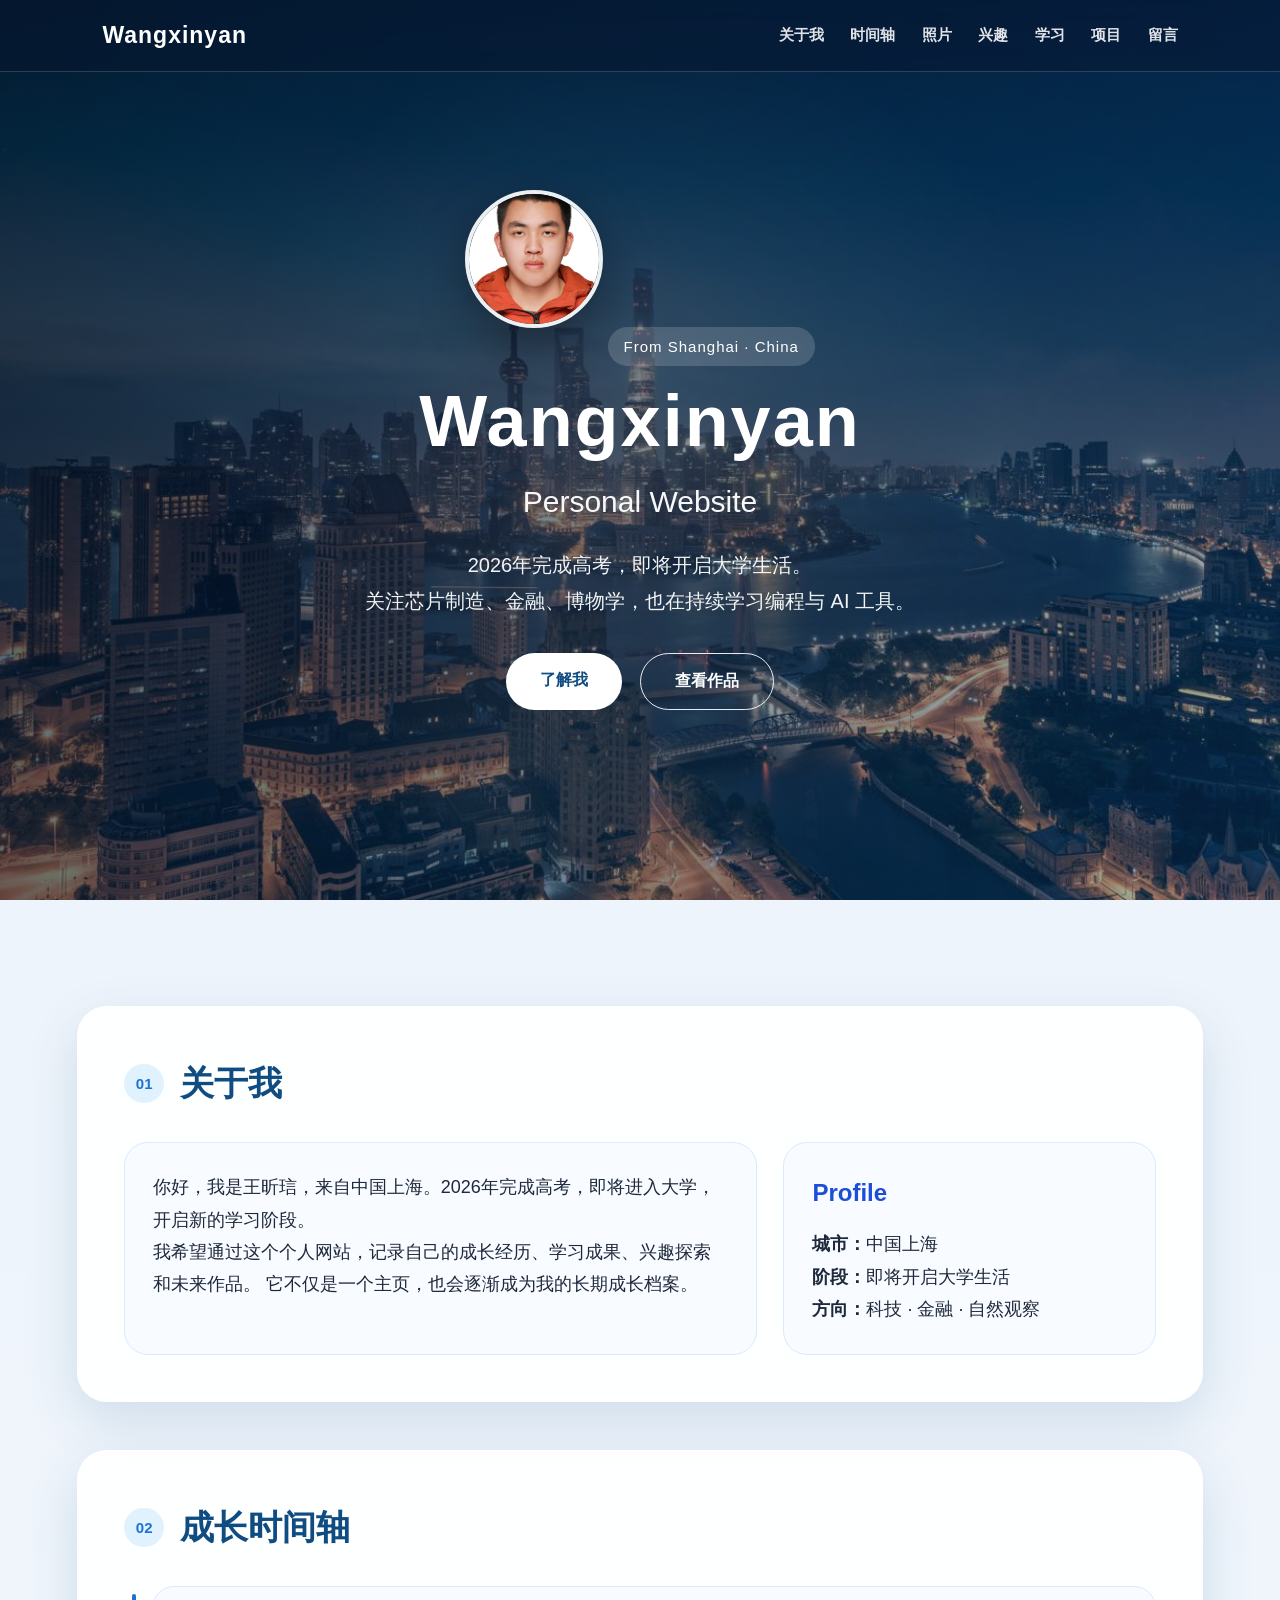
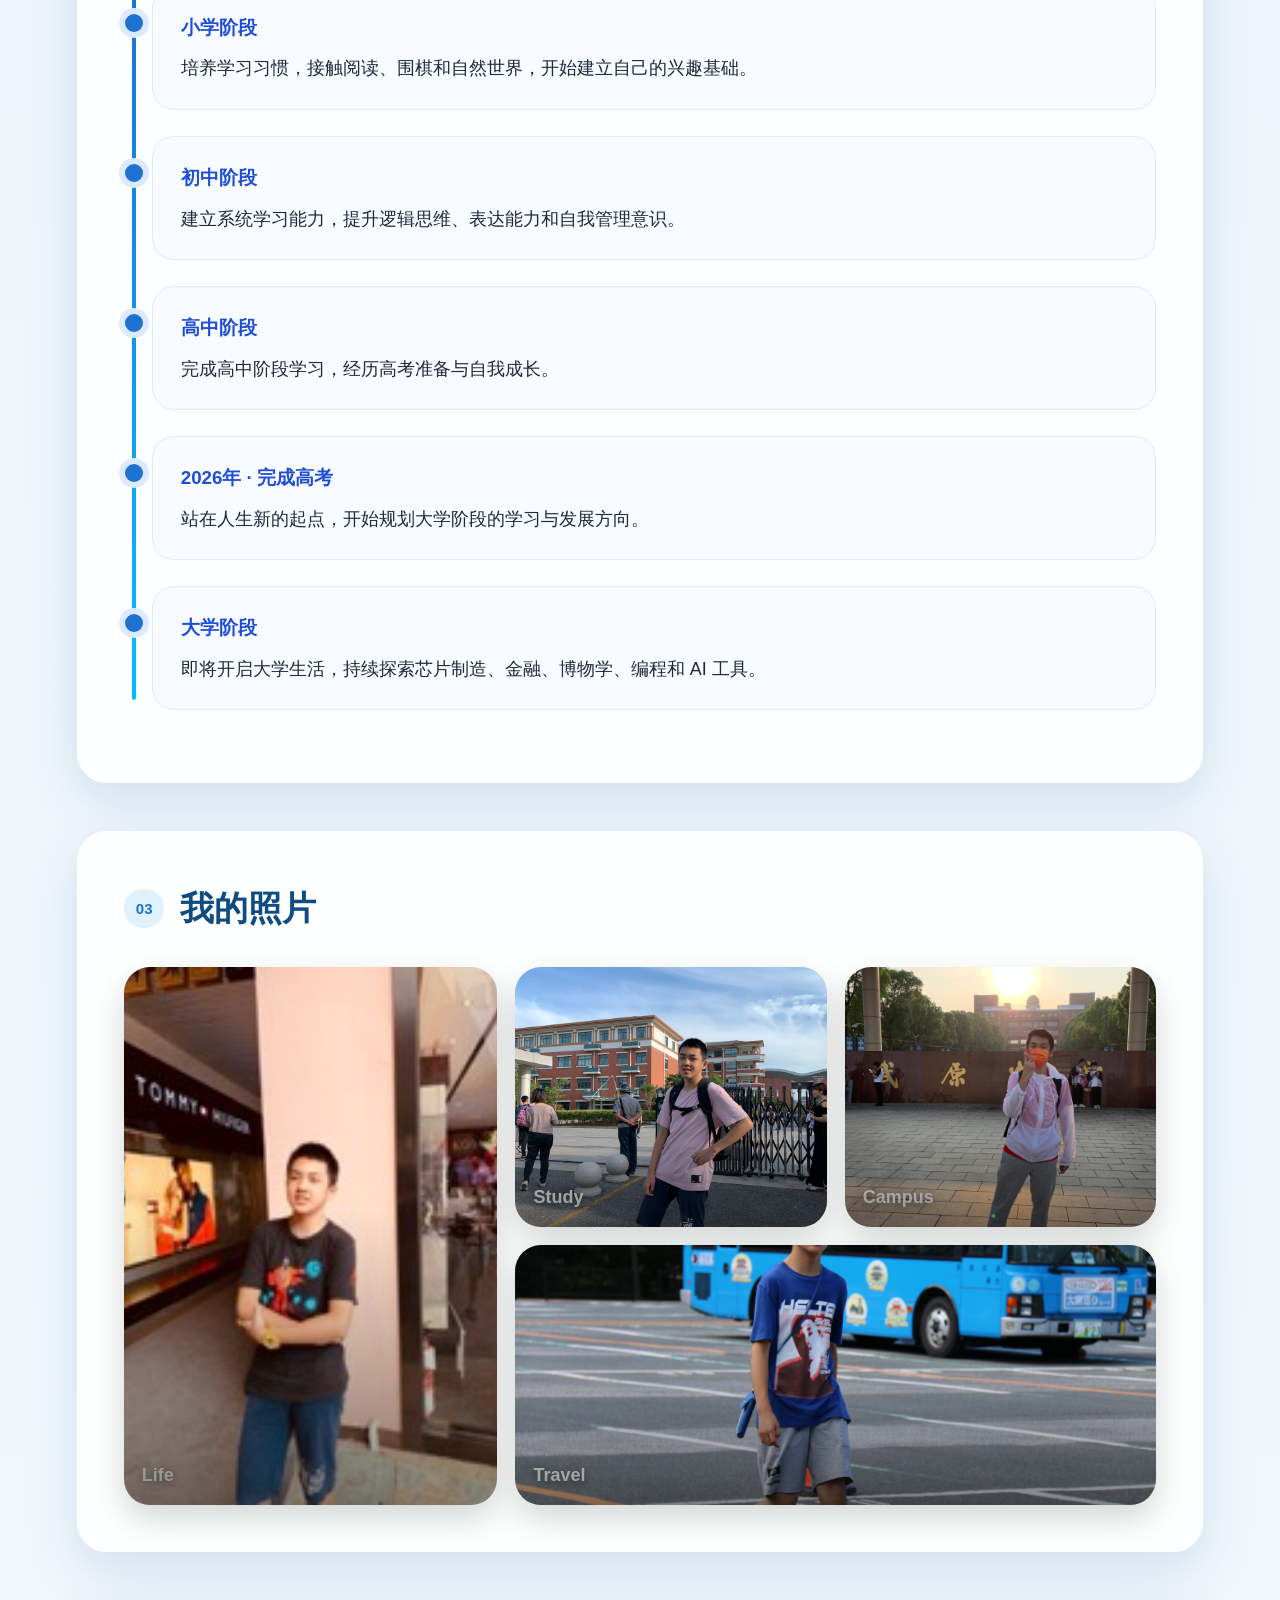
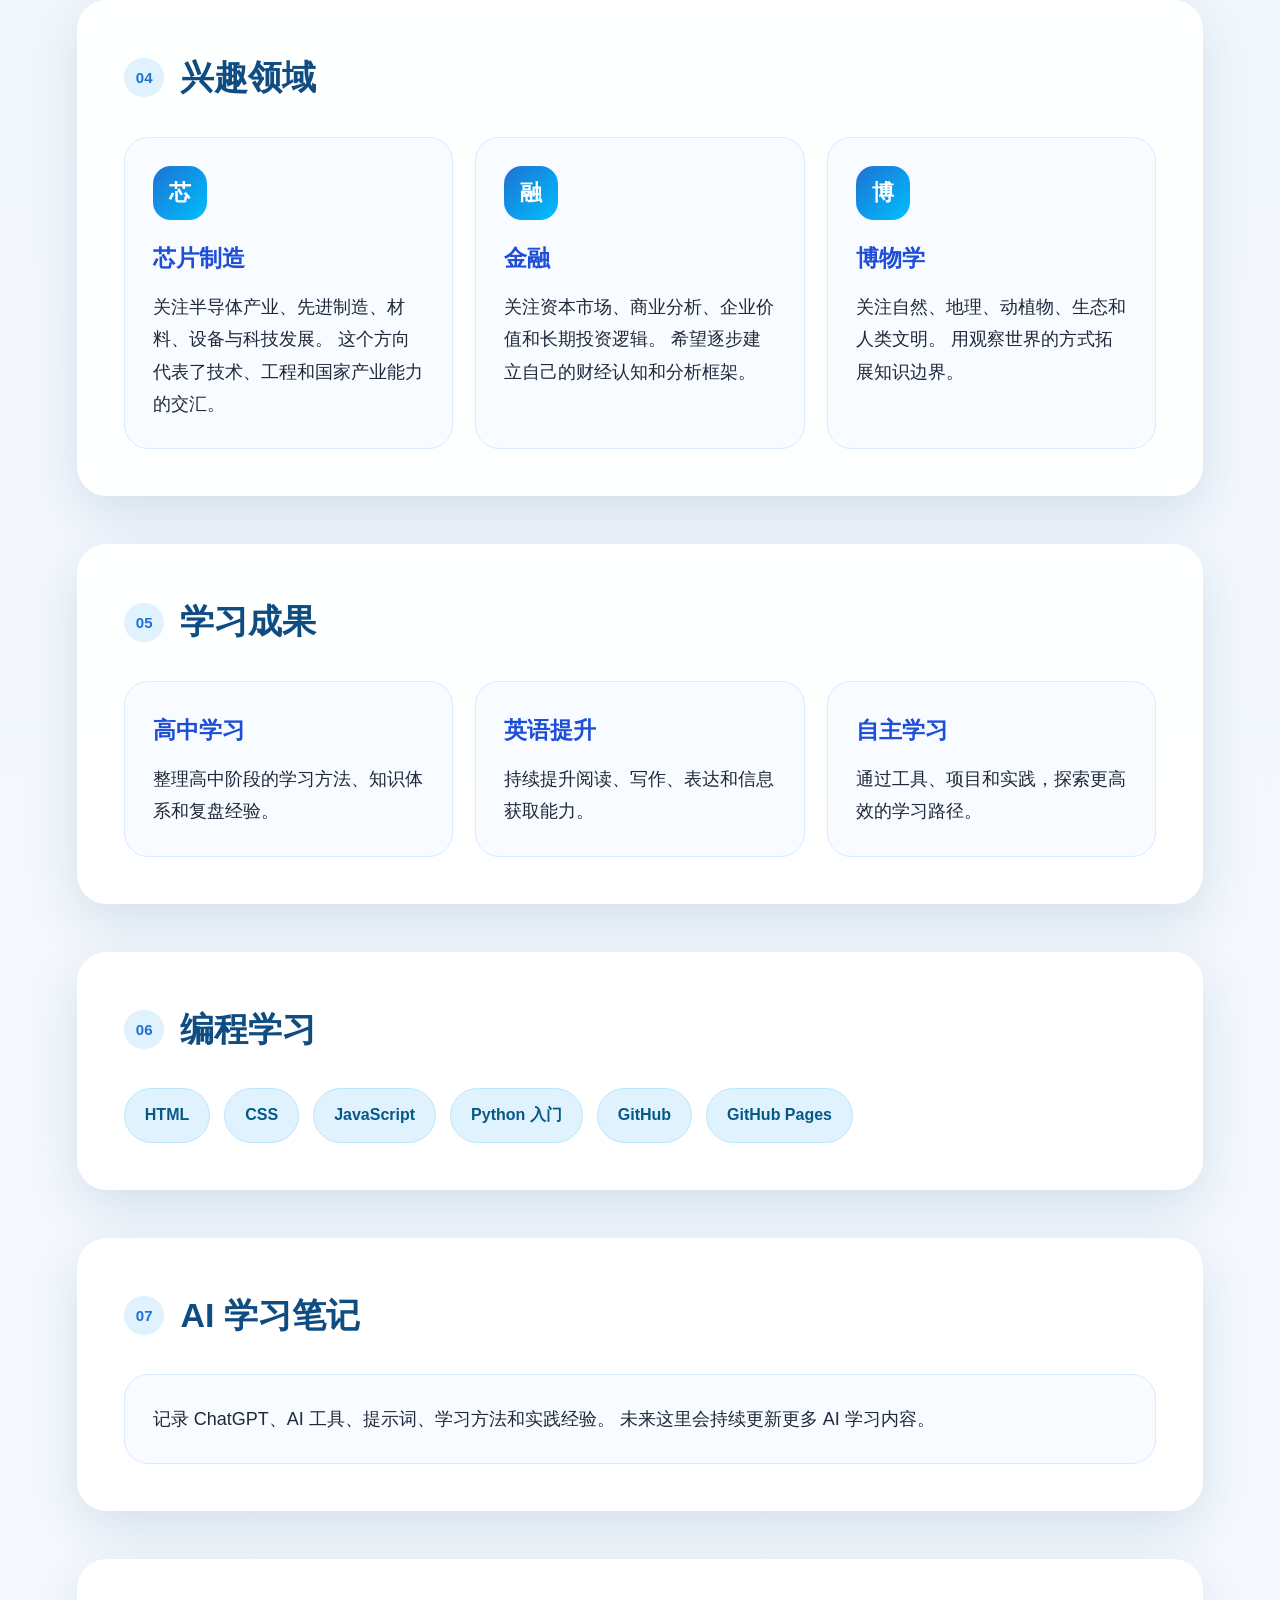
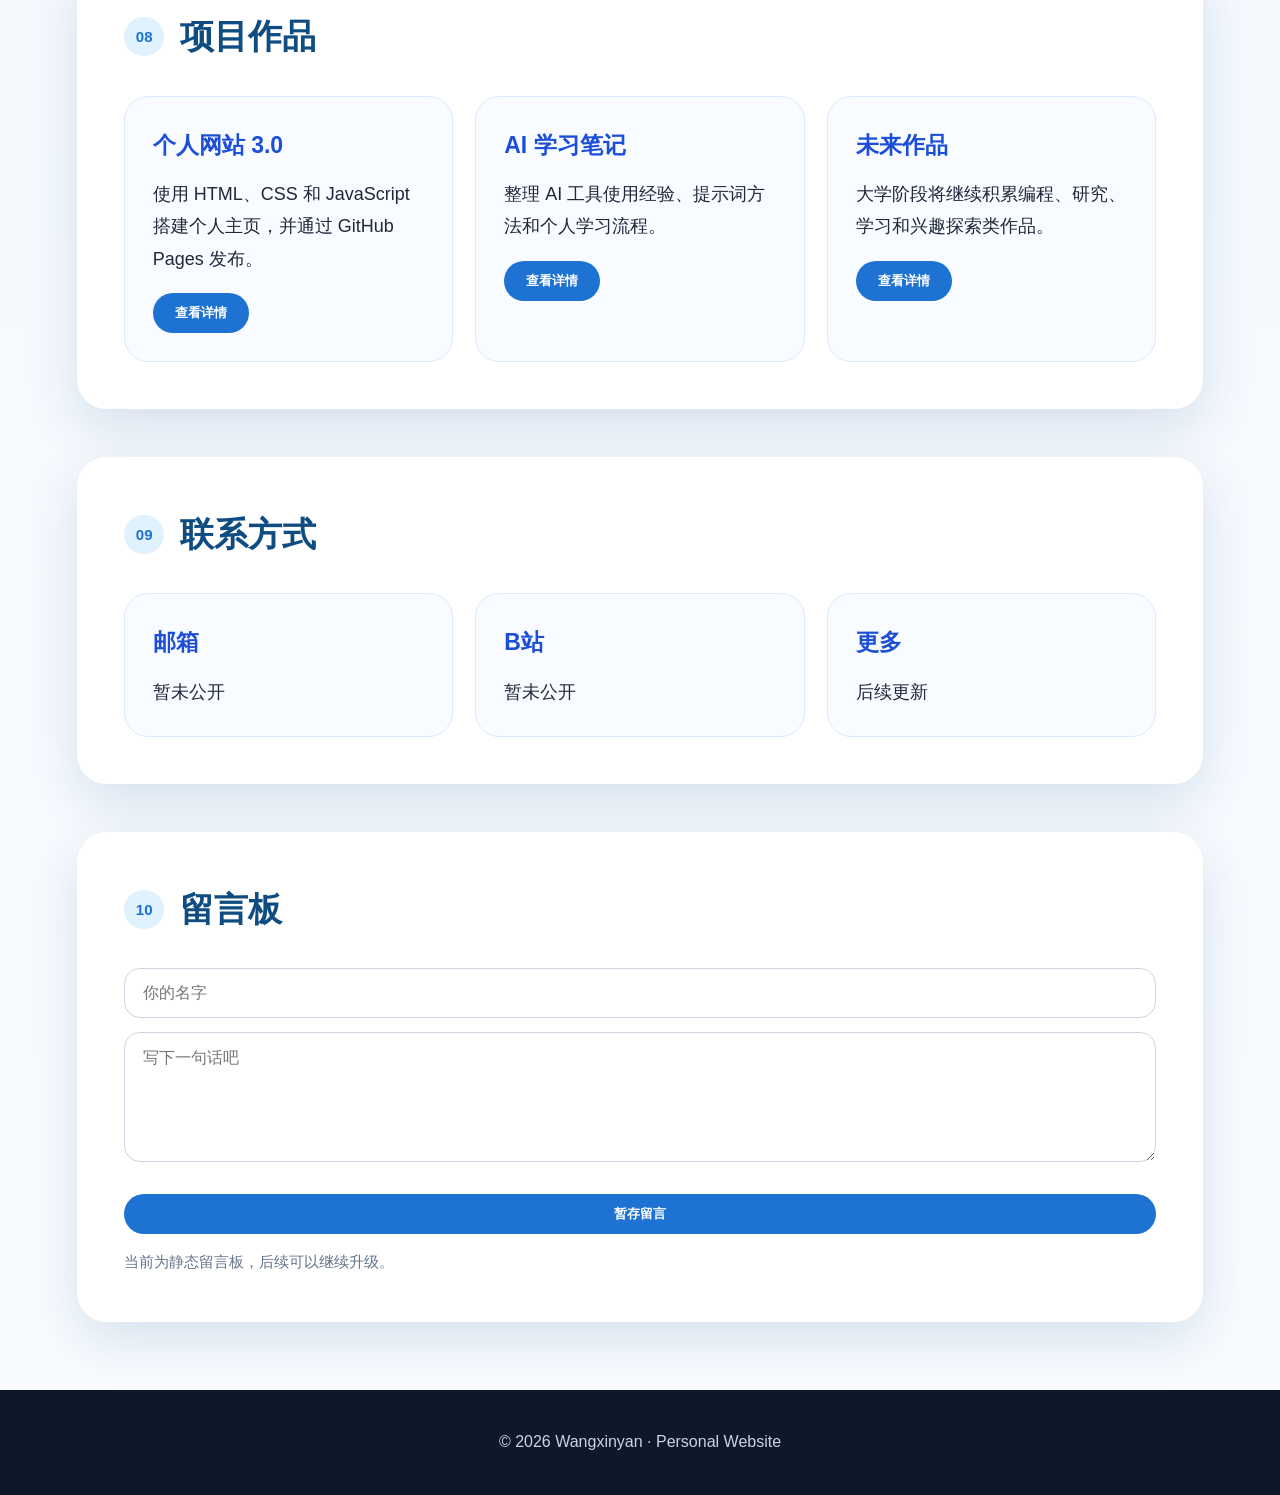
==== index.html @ 005f0ea9 "4.0check" ====
<!DOCTYPE html>
<html lang="zh-CN">
<head>
    <meta charset="UTF-8">
    <meta name="viewport" content="width=device-width, initial-scale=1.0">
    <title>Wangxinyan · Personal Website</title>
    <link rel="stylesheet" href="style.css">
</head>
<body>

<nav class="navbar">
    <div class="nav-brand">Wangxinyan</div>
    <div class="nav-links">
        <a href="about.html">关于我</a>
        <a href="timeline.html">时间轴</a>
        <a href="gallery.html">照片</a>
        <a href="#interests">兴趣</a>
        <a href="#study">学习</a>
        <a href="#projects">项目</a>
        <a href="#message">留言</a>
    </div>
</nav>

<header class="hero">
    <div class="hero-mask"></div>

    <div class="hero-content">
        <img class="avatar" src="images/avatar.jpg" alt="王昕琂头像">

        <p class="eyebrow">From Shanghai · China</p>

        <h1>Wangxinyan</h1>

        <p class="subtitle">Personal Website</p>

        <p class="hero-desc">
            2026年完成高考，即将开启大学生活。<br>
            关注芯片制造、金融、博物学，也在持续学习编程与 AI 工具。
        </p>

        <div class="hero-actions">
            <a href="#about" class="btn btn-primary">了解我</a>
            <a href="#projects" class="btn btn-outline">查看作品</a>
        </div>
    </div>
</header>

<main>

<section id="about" class="section intro-section">
    <div class="section-title">
        <span>01</span>
        <h2>关于我</h2>
    </div>

    <div class="intro-layout">
        <div class="intro-text">
            <p>
                你好，我是王昕琂，来自中国上海。2026年完成高考，即将进入大学，开启新的学习阶段。
            </p>
            <p>
                我希望通过这个个人网站，记录自己的成长经历、学习成果、兴趣探索和未来作品。
                它不仅是一个主页，也会逐渐成为我的长期成长档案。
            </p>
        </div>

        <div class="profile-card">
            <h3>Profile</h3>
            <p><strong>城市：</strong>中国上海</p>
            <p><strong>阶段：</strong>即将开启大学生活</p>
            <p><strong>方向：</strong>科技 · 金融 · 自然观察</p>
        </div>
    </div>
</section>

<section id="timeline" class="section">
    <div class="section-title">
        <span>02</span>
        <h2>成长时间轴</h2>
    </div>

    <div class="timeline">
        <div class="timeline-item">
            <div class="dot"></div>
            <div class="timeline-content">
                <h3>小学阶段</h3>
                <p>培养学习习惯，接触阅读、围棋和自然世界，开始建立自己的兴趣基础。</p>
            </div>
        </div>

        <div class="timeline-item">
            <div class="dot"></div>
            <div class="timeline-content">
                <h3>初中阶段</h3>
                <p>建立系统学习能力，提升逻辑思维、表达能力和自我管理意识。</p>
            </div>
        </div>

        <div class="timeline-item">
            <div class="dot"></div>
            <div class="timeline-content">
                <h3>高中阶段</h3>
                <p>完成高中阶段学习，经历高考准备与自我成长。</p>
            </div>
        </div>

        <div class="timeline-item">
            <div class="dot"></div>
            <div class="timeline-content">
                <h3>2026年 · 完成高考</h3>
                <p>站在人生新的起点，开始规划大学阶段的学习与发展方向。</p>
            </div>
        </div>

        <div class="timeline-item">
            <div class="dot"></div>
            <div class="timeline-content">
                <h3>大学阶段</h3>
                <p>即将开启大学生活，持续探索芯片制造、金融、博物学、编程和 AI 工具。</p>
            </div>
        </div>
    </div>
</section>

<section id="photos" class="section">
    <div class="section-title">
        <span>03</span>
        <h2>我的照片</h2>
    </div>

    <div class="photo-grid">
        <div class="photo-card large">
            <img src="images/life.jpg" alt="生活照片">
            <p>Life</p>
        </div>

        <div class="photo-card">
            <img src="images/study1.jpg" alt="学习照片">
            <p>Study</p>
        </div>

        <div class="photo-card">
            <img src="images/study2.jpg" alt="学习照片">
            <p>Campus</p>
        </div>

        <div class="photo-card wide">
            <img src="images/travel1.jpg" alt="旅行照片">
            <p>Travel</p>
        </div>
    </div>
</section>

<section id="interests" class="section">
    <div class="section-title">
        <span>04</span>
        <h2>兴趣领域</h2>
    </div>

    <div class="interest-grid">
        <div class="interest-card">
            <div class="icon">芯</div>
            <h3>芯片制造</h3>
            <p>
                关注半导体产业、先进制造、材料、设备与科技发展。
                这个方向代表了技术、工程和国家产业能力的交汇。
            </p>
        </div>

        <div class="interest-card">
            <div class="icon">融</div>
            <h3>金融</h3>
            <p>
                关注资本市场、商业分析、企业价值和长期投资逻辑。
                希望逐步建立自己的财经认知和分析框架。
            </p>
        </div>

        <div class="interest-card">
            <div class="icon">博</div>
            <h3>博物学</h3>
            <p>
                关注自然、地理、动植物、生态和人类文明。
                用观察世界的方式拓展知识边界。
            </p>
        </div>
    </div>
</section>

<section id="study" class="section">
    <div class="section-title">
        <span>05</span>
        <h2>学习成果</h2>
    </div>

    <div class="card-grid">
        <div class="info-card">
            <h3>高中学习</h3>
            <p>整理高中阶段的学习方法、知识体系和复盘经验。</p>
        </div>

        <div class="info-card">
            <h3>英语提升</h3>
            <p>持续提升阅读、写作、表达和信息获取能力。</p>
        </div>

        <div class="info-card">
            <h3>自主学习</h3>
            <p>通过工具、项目和实践，探索更高效的学习路径。</p>
        </div>
    </div>
</section>

<section id="coding" class="section">
    <div class="section-title">
        <span>06</span>
        <h2>编程学习</h2>
    </div>

    <div class="tags">
        <span>HTML</span>
        <span>CSS</span>
        <span>JavaScript</span>
        <span>Python 入门</span>
        <span>GitHub</span>
        <span>GitHub Pages</span>
    </div>
</section>

<section id="ai" class="section">
    <div class="section-title">
        <span>07</span>
        <h2>AI 学习笔记</h2>
    </div>

    <div class="note-card">
        <p>
            记录 ChatGPT、AI 工具、提示词、学习方法和实践经验。
            未来这里会持续更新更多 AI 学习内容。
        </p>
    </div>
</section>

<section id="projects" class="section">
    <div class="section-title">
        <span>08</span>
        <h2>项目作品</h2>
    </div>

    <div class="project-grid">
        <div class="project-card">
            <h3>个人网站 3.0</h3>
            <p>使用 HTML、CSS 和 JavaScript 搭建个人主页，并通过 GitHub Pages 发布。</p>
            <button class="detail-btn" data-title="个人网站 3.0" data-content="这是我的个人网站项目，记录我的成长经历、兴趣方向、照片、学习成果和未来作品。">查看详情</button>
        </div>

        <div class="project-card">
            <h3>AI 学习笔记</h3>
            <p>整理 AI 工具使用经验、提示词方法和个人学习流程。</p>
            <button class="detail-btn" data-title="AI 学习笔记" data-content="这里未来会记录我使用 AI 工具辅助学习、写作、编程和资料整理的过程。">查看详情</button>
        </div>

        <div class="project-card">
            <h3>未来作品</h3>
            <p>大学阶段将继续积累编程、研究、学习和兴趣探索类作品。</p>
            <button class="detail-btn" data-title="未来作品" data-content="这里会逐步放入我大学阶段完成的小项目、学习成果和实践作品。">查看详情</button>
        </div>
    </div>
</section>

<section id="contact" class="section">
    <div class="section-title">
        <span>09</span>
        <h2>联系方式</h2>
    </div>

    <div class="contact-grid">
        <div class="contact-card">
            <h3>邮箱</h3>
            <p>暂未公开</p>
        </div>

        <div class="contact-card">
            <h3>B站</h3>
            <p>暂未公开</p>
        </div>

        <div class="contact-card">
            <h3>更多</h3>
            <p>后续更新</p>
        </div>
    </div>
</section>

<section id="message" class="section">
    <div class="section-title">
        <span>10</span>
        <h2>留言板</h2>
    </div>

    <div class="message-box">
        <input type="text" placeholder="你的名字">
        <textarea placeholder="写下一句话吧"></textarea>
        <button id="messageBtn">暂存留言</button>
        <p>当前为静态留言板，后续可以继续升级。</p>
    </div>
</section>

</main>

<div class="modal" id="projectModal">
    <div class="modal-box">
        <button class="close-btn" id="closeModal">×</button>
        <h3 id="modalTitle"></h3>
        <p id="modalContent"></p>
    </div>
</div>

<button id="topBtn">↑</button>

<footer>
    <p>© 2026 Wangxinyan · Personal Website</p>
</footer>

<script src="script.js"></script>
</body>
</html>
---- style.css ----
* {
    margin: 0;
    padding: 0;
    box-sizing: border-box;
}

html {
    scroll-behavior: smooth;
}

body {
    font-family: "Microsoft YaHei", Arial, sans-serif;
    color: #1e293b;
    background: #eef4fb;
    line-height: 1.8;
}

/* 顶部导航 */
.navbar {
    position: fixed;
    top: 0;
    left: 0;
    width: 100%;
    height: 72px;
    padding: 0 8%;
    z-index: 1000;
    display: flex;
    align-items: center;
    justify-content: space-between;
    color: #fff;
    background: rgba(8, 20, 45, 0.42);
    backdrop-filter: blur(18px);
    border-bottom: 1px solid rgba(255, 255, 255, 0.16);
}

.nav-brand {
    font-size: 23px;
    font-weight: 800;
    letter-spacing: 1px;
}

.nav-links a {
    margin-left: 22px;
    color: #fff;
    text-decoration: none;
    font-size: 15px;
    font-weight: 600;
    opacity: 0.88;
    transition: 0.3s;
}

.nav-links a:hover {
    color: #93c5fd;
    opacity: 1;
}

/* 首页 */
.hero {
    position: relative;
    min-height: 100vh;
    background: url("shanghai.jpg") center center / cover no-repeat;
    display: flex;
    align-items: center;
    justify-content: center;
    text-align: center;
    color: #fff;
    overflow: hidden;
}

.hero::before {
    content: "";
    position: absolute;
    inset: 0;
    background: linear-gradient(135deg, rgba(4, 12, 28, 0.76), rgba(12, 80, 140, 0.36));
}

.hero::after {
    content: "";
    position: absolute;
    inset: 0;
    background: radial-gradient(circle at center, rgba(255,255,255,0.08), transparent 55%);
}

.hero-mask {
    position: absolute;
    inset: 0;
}

.hero-content {
    position: relative;
    z-index: 2;
    max-width: 980px;
    padding: 40px 24px;
    animation: fadeUp 1s ease forwards;
}

.avatar {
    width: 138px;
    height: 138px;
    border-radius: 50%;
    object-fit: cover;
    border: 4px solid rgba(255, 255, 255, 0.92);
    box-shadow: 0 16px 48px rgba(0, 0, 0, 0.38);
    margin-bottom: 24px;
}

.eyebrow {
    display: inline-block;
    padding: 6px 16px;
    margin-bottom: 16px;
    border-radius: 999px;
    background: rgba(255, 255, 255, 0.16);
    backdrop-filter: blur(12px);
    font-size: 15px;
    letter-spacing: 1px;
}

.hero h1 {
    font-size: 72px;
    line-height: 1.1;
    letter-spacing: 2px;
    margin-bottom: 14px;
}

.subtitle {
    font-size: 30px;
    margin-bottom: 18px;
    opacity: 0.96;
}

.hero-desc {
    font-size: 20px;
    opacity: 0.94;
    margin-bottom: 34px;
}

.hero-actions {
    display: flex;
    justify-content: center;
    gap: 18px;
    flex-wrap: wrap;
}

.btn {
    display: inline-block;
    padding: 13px 34px;
    border-radius: 999px;
    text-decoration: none;
    font-weight: 800;
    transition: 0.32s;
}

.btn-primary {
    background: #ffffff;
    color: #0f4c81;
}

.btn-outline {
    border: 1px solid rgba(255,255,255,0.9);
    color: #ffffff;
}

.btn:hover {
    transform: translateY(-4px);
    box-shadow: 0 14px 32px rgba(0,0,0,0.22);
}

/* 主体 */
main {
    padding: 58px 0 20px;
    background:
        linear-gradient(180deg, #eef4fb, #f8fbff);
}

.section {
    width: 88%;
    max-width: 1160px;
    margin: 48px auto;
    padding: 46px;
    background: rgba(255, 255, 255, 0.92);
    border-radius: 30px;
    box-shadow: 0 18px 52px rgba(15, 76, 129, 0.14);
    border: 1px solid rgba(255,255,255,0.65);
}

.section-title {
    display: flex;
    align-items: center;
    gap: 16px;
    margin-bottom: 28px;
}

.section-title span {
    font-size: 15px;
    font-weight: 900;
    color: #1d72d2;
    padding: 6px 12px;
    background: #e0f2fe;
    border-radius: 999px;
}

.section-title h2 {
    font-size: 34px;
    color: #0f4c81;
}

.section p {
    font-size: 18px;
}

/* 关于我 */
.intro-layout {
    display: grid;
    grid-template-columns: 1.7fr 1fr;
    gap: 26px;
}

.intro-text,
.profile-card,
.note-card {
    padding: 28px;
    border-radius: 24px;
    background: #f8fbff;
    border: 1px solid #dbeafe;
}

.profile-card h3 {
    color: #1d4ed8;
    font-size: 24px;
    margin-bottom: 14px;
}

/* 时间轴 */
.timeline {
    position: relative;
    padding-left: 28px;
}

.timeline::before {
    content: "";
    position: absolute;
    left: 8px;
    top: 8px;
    width: 4px;
    height: calc(100% - 18px);
    background: linear-gradient(#1d72d2, #00bfff);
    border-radius: 999px;
}

.timeline-item {
    position: relative;
    margin-bottom: 26px;
}

.timeline-item .dot {
    position: absolute;
    left: -27px;
    top: 28px;
    width: 18px;
    height: 18px;
    background: #1d72d2;
    border-radius: 50%;
    box-shadow: 0 0 0 6px #dbeafe;
}

.timeline-content {
    padding: 24px 28px;
    background: #f8fbff;
    border: 1px solid #dbeafe;
    border-radius: 22px;
    transition: 0.32s;
}

.timeline-content:hover {
    transform: translateX(6px);
    box-shadow: 0 12px 30px rgba(29, 114, 210, 0.16);
}

.timeline-content h3 {
    color: #1d4ed8;
    margin-bottom: 8px;
}

/* 照片墙 */
.photo-grid {
    display: grid;
    grid-template-columns: 1.2fr 1fr 1fr;
    grid-auto-rows: 260px;
    gap: 18px;
}

.photo-card {
    position: relative;
    overflow: hidden;
    border-radius: 26px;
    box-shadow: 0 14px 34px rgba(0,0,0,0.17);
    background: #e2e8f0;
}

.photo-card.large {
    grid-row: span 2;
}

.photo-card.wide {
    grid-column: span 2;
}

.photo-card img {
    width: 100%;
    height: 100%;
    object-fit: cover;
    transition: 0.45s;
}

.photo-card p {
    position: absolute;
    left: 18px;
    bottom: 14px;
    color: white;
    font-weight: 800;
    text-shadow: 0 2px 10px rgba(0,0,0,0.5);
}

.photo-card::after {
    content: "";
    position: absolute;
    inset: 0;
    background: linear-gradient(transparent 45%, rgba(0,0,0,0.45));
}

.photo-card:hover img {
    transform: scale(1.08);
}

/* 卡片网格 */
.card-grid,
.interest-grid,
.project-grid,
.contact-grid {
    display: grid;
    grid-template-columns: repeat(3, 1fr);
    gap: 22px;
}

.info-card,
.interest-card,
.project-card,
.contact-card {
    padding: 28px;
    border-radius: 24px;
    background: #f8fbff;
    border: 1px solid #dbeafe;
    transition: 0.35s;
}

.info-card:hover,
.interest-card:hover,
.project-card:hover,
.contact-card:hover {
    transform: translateY(-8px);
    box-shadow: 0 16px 38px rgba(29, 114, 210, 0.18);
}

.info-card h3,
.interest-card h3,
.project-card h3,
.contact-card h3 {
    color: #1d4ed8;
    font-size: 23px;
    margin-bottom: 12px;
}

.icon {
    width: 54px;
    height: 54px;
    border-radius: 18px;
    display: flex;
    align-items: center;
    justify-content: center;
    background: linear-gradient(135deg, #1d72d2, #00bfff);
    color: white;
    font-size: 22px;
    font-weight: 900;
    margin-bottom: 18px;
}

/* 标签 */
.tags {
    display: flex;
    flex-wrap: wrap;
    gap: 14px;
}

.tags span {
    padding: 12px 20px;
    border-radius: 999px;
    background: #e0f2fe;
    color: #075985;
    font-weight: 800;
    border: 1px solid #bae6fd;
}

/* 项目按钮 */
.detail-btn,
.message-box button {
    margin-top: 18px;
    padding: 11px 22px;
    border: none;
    border-radius: 999px;
    background: #1d72d2;
    color: white;
    font-weight: 800;
    cursor: pointer;
    transition: 0.3s;
}

.detail-btn:hover,
.message-box button:hover {
    background: #0f4c81;
    transform: translateY(-3px);
}

/* 留言板 */
.message-box {
    display: grid;
    gap: 14px;
}

.message-box input,
.message-box textarea {
    width: 100%;
    padding: 15px 18px;
    border: 1px solid #cbd5e1;
    border-radius: 16px;
    font-size: 16px;
    font-family: inherit;
    background: #ffffff;
}

.message-box textarea {
    min-height: 130px;
    resize: vertical;
}

.message-box p {
    color: #64748b;
    font-size: 15px;
}

/* 弹窗 */
.modal {
    position: fixed;
    inset: 0;
    background: rgba(0,0,0,0.45);
    display: none;
    align-items: center;
    justify-content: center;
    z-index: 3000;
    padding: 24px;
}

.modal.active {
    display: flex;
}

.modal-box {
    width: min(560px, 92vw);
    padding: 34px;
    border-radius: 26px;
    background: white;
    box-shadow: 0 20px 60px rgba(0,0,0,0.28);
    position: relative;
}

.modal-box h3 {
    color: #0f4c81;
    font-size: 26px;
    margin-bottom: 14px;
}

.close-btn {
    position: absolute;
    top: 14px;
    right: 18px;
    border: none;
    background: transparent;
    font-size: 30px;
    cursor: pointer;
}

/* 返回顶部 */
#topBtn {
    position: fixed;
    right: 24px;
    bottom: 24px;
    width: 46px;
    height: 46px;
    border: none;
    border-radius: 50%;
    background: #1d72d2;
    color: white;
    font-size: 22px;
    cursor: pointer;
    display: none;
    z-index: 2000;
    box-shadow: 0 10px 28px rgba(0,0,0,0.25);
}

footer {
    text-align: center;
    padding: 38px;
    background: #0f172a;
    color: #cbd5e1;
}

/* 滚动动画 */
.reveal {
    opacity: 0;
    transform: translateY(34px);
    transition: 0.75s ease;
}

.reveal.active {
    opacity: 1;
    transform: translateY(0);
}

@keyframes fadeUp {
    from {
        opacity: 0;
        transform: translateY(32px);
    }
    to {
        opacity: 1;
        transform: translateY(0);
    }
}

/* 手机适配 */
@media (max-width: 900px) {
    .navbar {
        height: auto;
        padding: 16px;
        flex-direction: column;
        gap: 12px;
    }

    .nav-links {
        display: flex;
        flex-wrap: wrap;
        justify-content: center;
        gap: 10px;
    }

    .nav-links a {
        margin-left: 0;
        font-size: 14px;
    }

    .hero h1 {
        font-size: 46px;
    }

    .subtitle {
        font-size: 22px;
    }

    .hero-desc {
        font-size: 17px;
    }

    .section {
        width: 92%;
        padding: 30px;
    }

    .intro-layout,
    .card-grid,
    .interest-grid,
    .project-grid,
    .contact-grid,
    .photo-grid {
        grid-template-columns: 1fr;
    }

    .photo-card.large,
    .photo-card.wide {
        grid-row: auto;
        grid-column: auto;
    }

    .photo-grid {
        grid-auto-rows: 280px;
    }
}
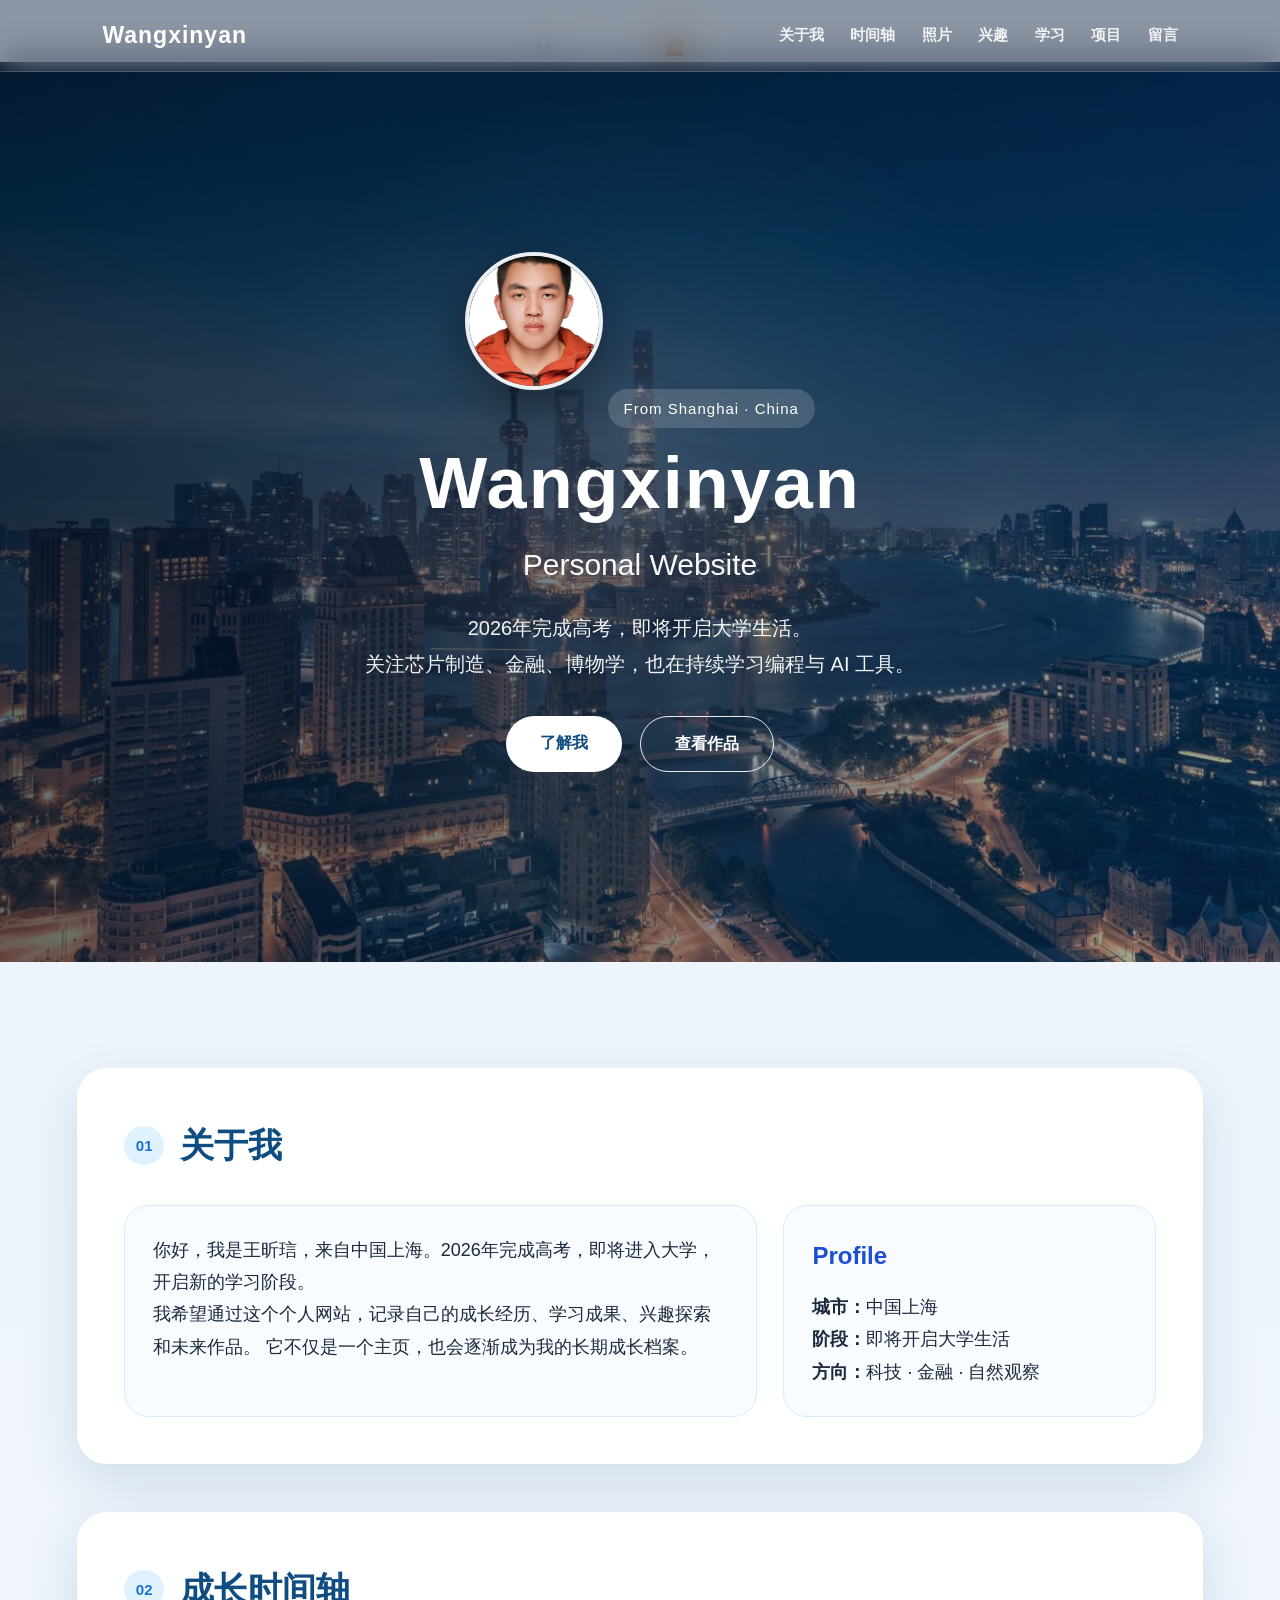
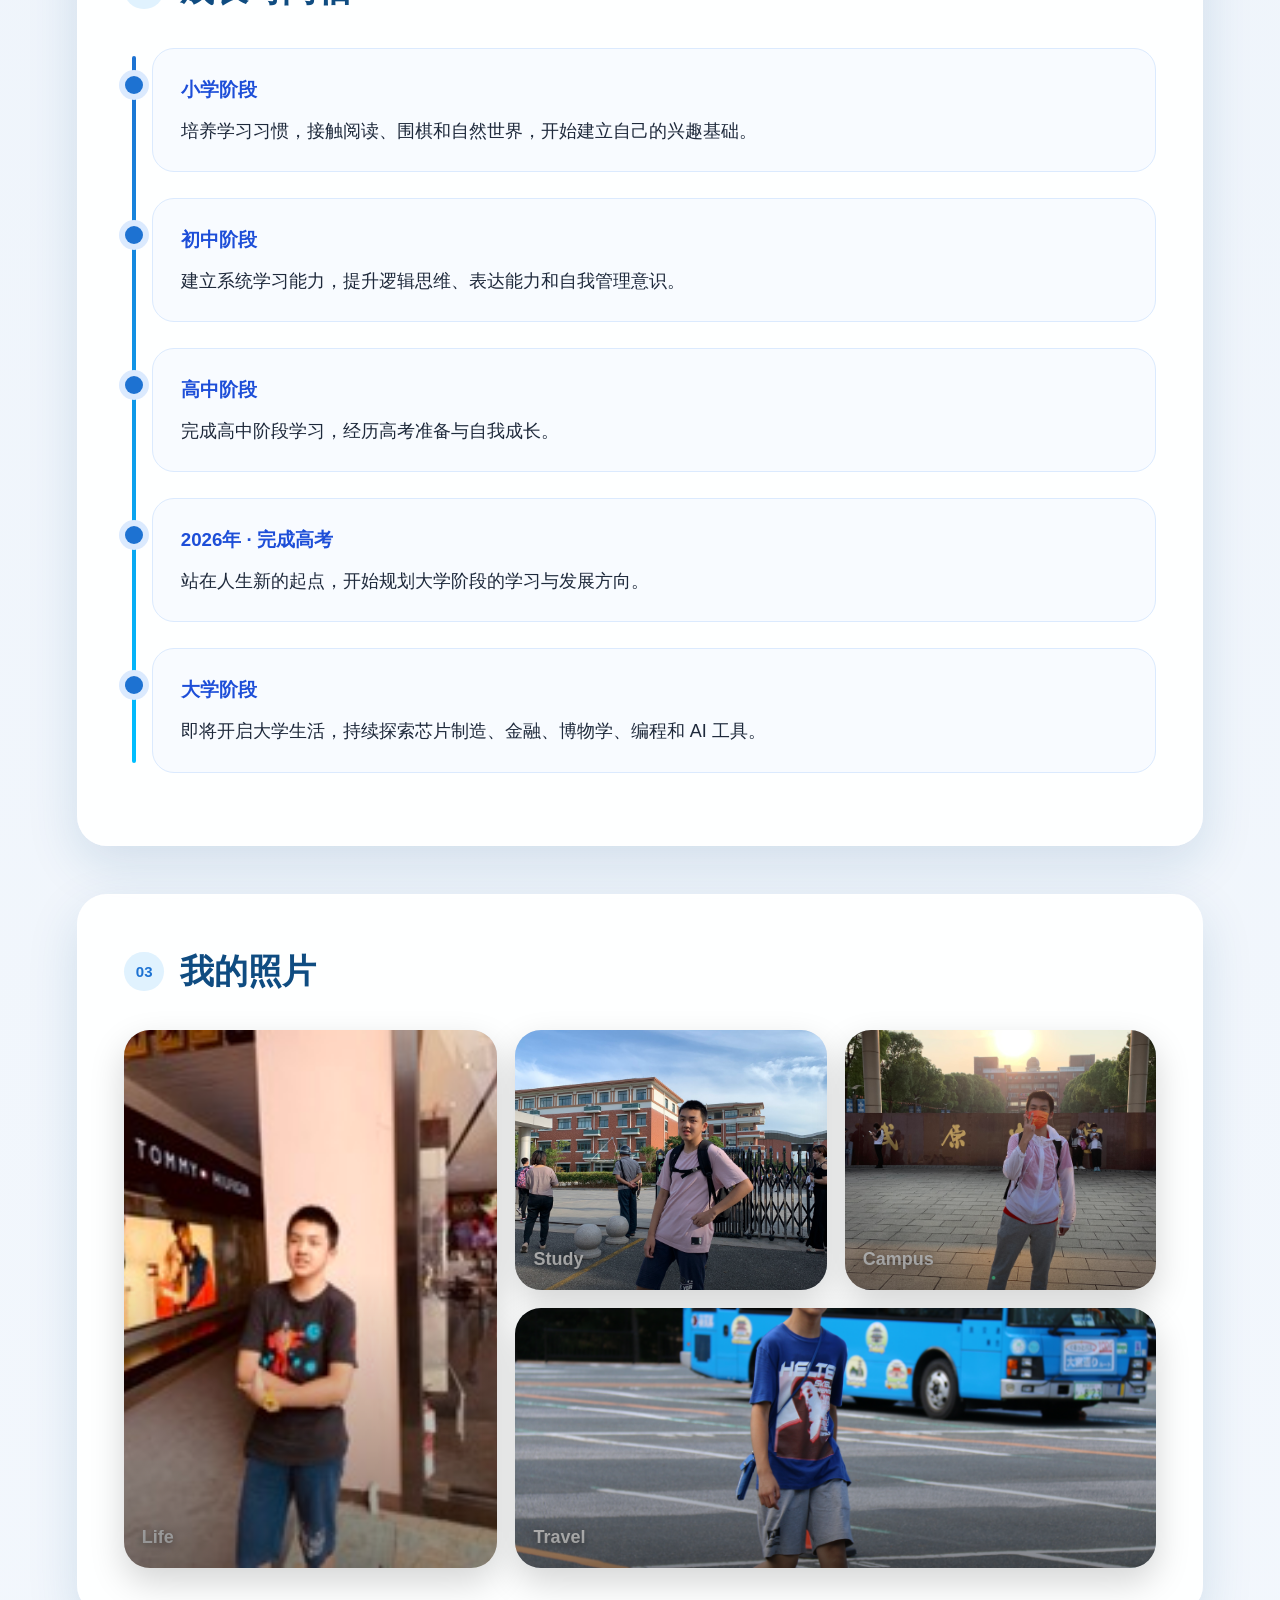
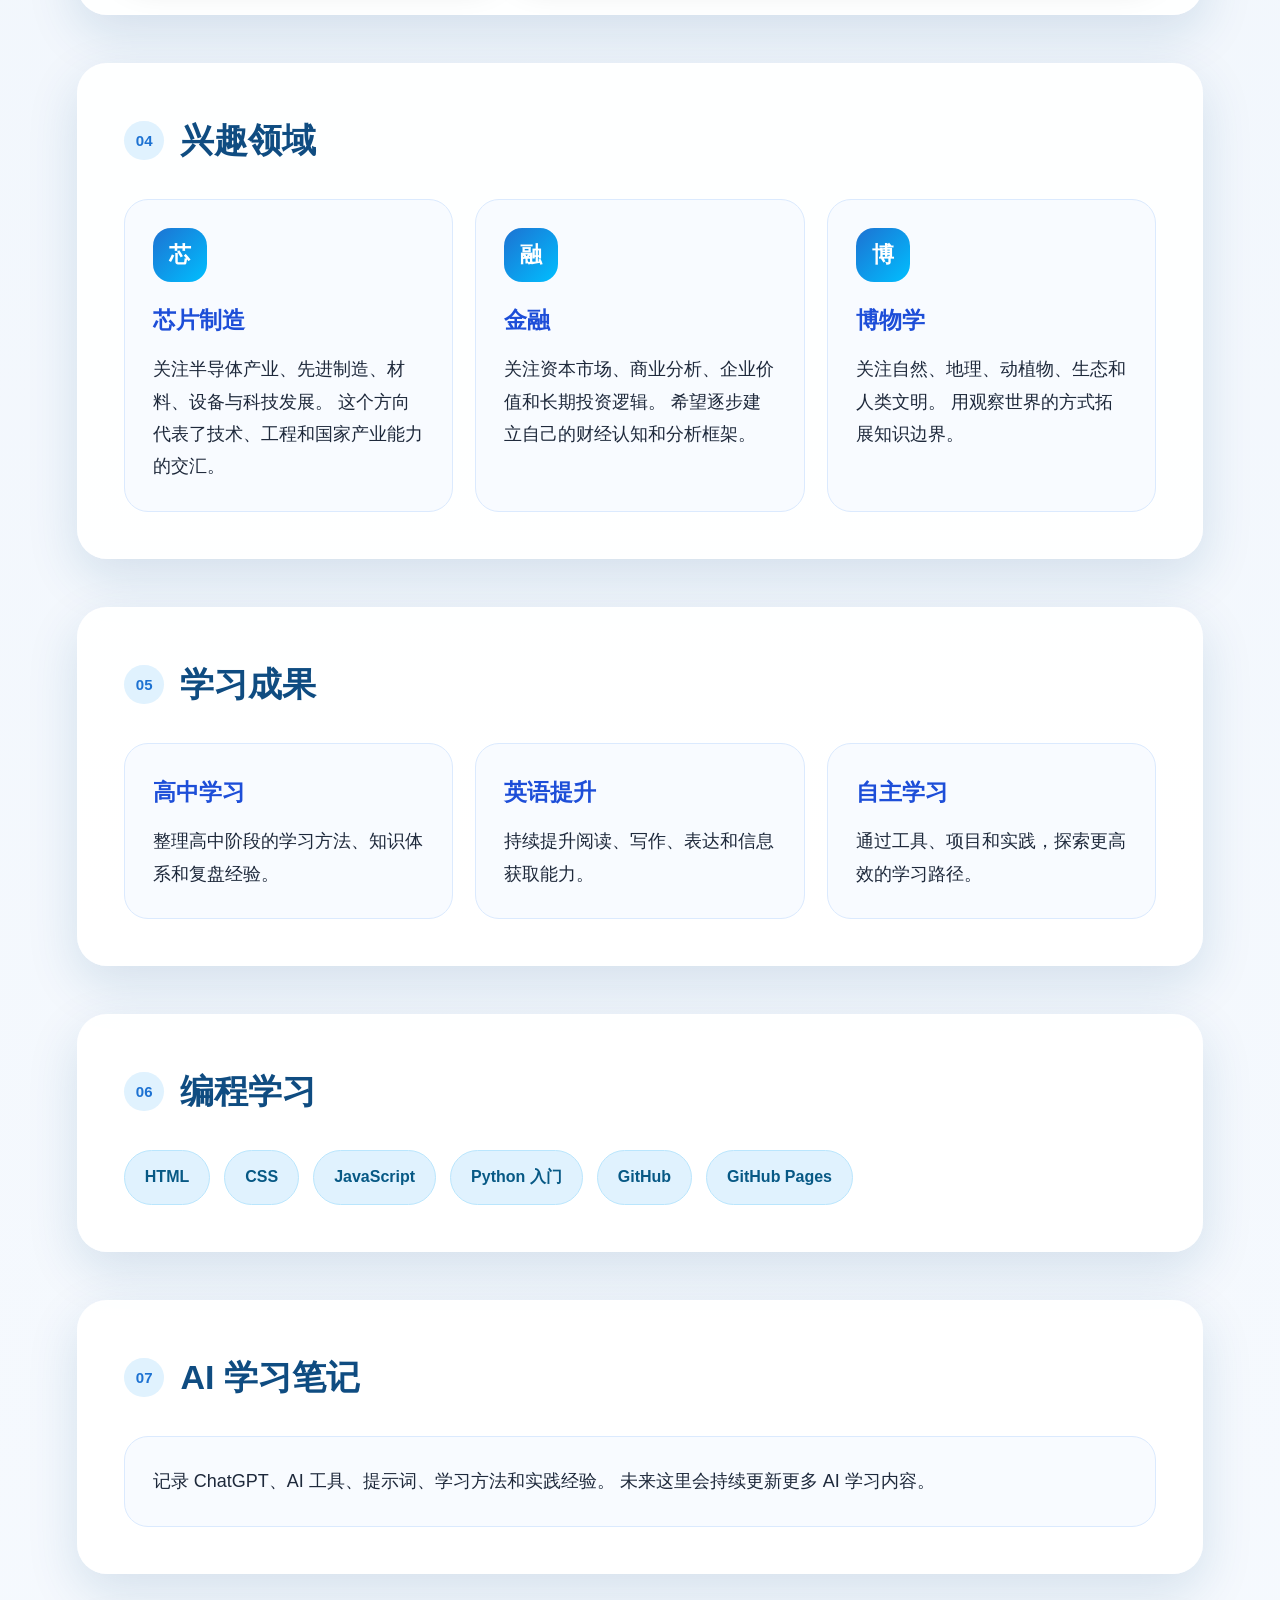
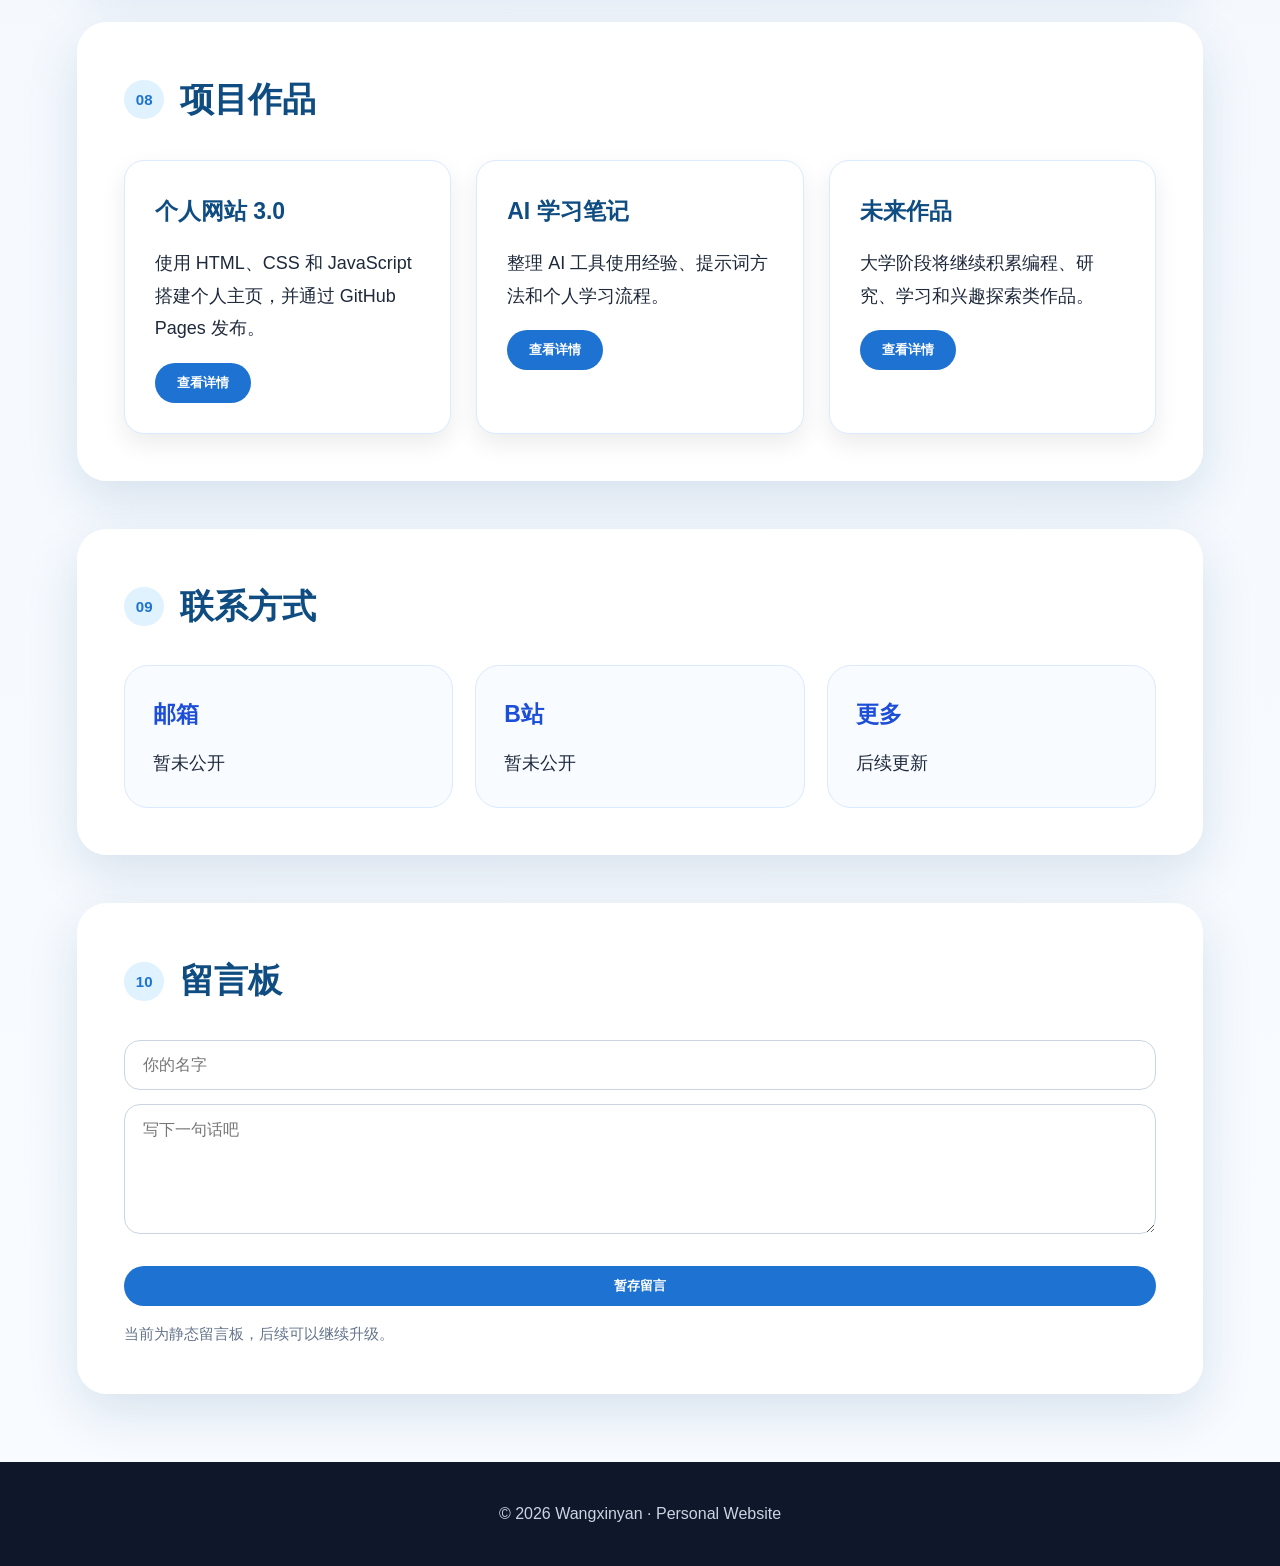
==== commit 5c1dafa2: "5.0版本" ====
--- a/index.html
+++ b/index.html
@@ -4,8 +4,22 @@
     <meta charset="UTF-8">
     <meta name="viewport" content="width=device-width, initial-scale=1.0">
     <title>Wangxinyan · Personal Website</title>
+    <div class="visitor-box">
+
+        <span>
+            👀 浏览量：
+            <span id="busuanzi_value_site_pv"></span>
+        </span>
+    
+        <span>
+            🙋 访客：
+            <span id="busuanzi_value_site_uv"></span>
+        </span>
+    
+    </div>
     <link rel="stylesheet" href="style.css">
 </head>
+<script async src="//busuanzi.ibruce.info/busuanzi/2.3/busuanzi.pure.mini.js"></script>
 <body>
 
 <nav class="navbar">
--- a/style.css
+++ b/style.css
@@ -78,7 +78,7 @@
     content: "";
     position: absolute;
     inset: 0;
-    background: radial-gradient(circle at center, rgba(255,255,255,0.08), transparent 55%);
+    background: radial-gradient(circle at center, rgba(255, 255, 255, 0.08), transparent 55%);
 }
 
 .hero-mask {
@@ -156,13 +156,13 @@
 }
 
 .btn-outline {
-    border: 1px solid rgba(255,255,255,0.9);
+    border: 1px solid rgba(255, 255, 255, 0.9);
     color: #ffffff;
 }
 
 .btn:hover {
     transform: translateY(-4px);
-    box-shadow: 0 14px 32px rgba(0,0,0,0.22);
+    box-shadow: 0 14px 32px rgba(0, 0, 0, 0.22);
 }
 
 /* 主体 */
@@ -180,7 +180,7 @@
     background: rgba(255, 255, 255, 0.92);
     border-radius: 30px;
     box-shadow: 0 18px 52px rgba(15, 76, 129, 0.14);
-    border: 1px solid rgba(255,255,255,0.65);
+    border: 1px solid rgba(255, 255, 255, 0.65);
 }
 
 .section-title {
@@ -293,7 +293,7 @@
     position: relative;
     overflow: hidden;
     border-radius: 26px;
-    box-shadow: 0 14px 34px rgba(0,0,0,0.17);
+    box-shadow: 0 14px 34px rgba(0, 0, 0, 0.17);
     background: #e2e8f0;
 }
 
@@ -318,14 +318,14 @@
     bottom: 14px;
     color: white;
     font-weight: 800;
-    text-shadow: 0 2px 10px rgba(0,0,0,0.5);
+    text-shadow: 0 2px 10px rgba(0, 0, 0, 0.5);
 }
 
 .photo-card::after {
     content: "";
     position: absolute;
     inset: 0;
-    background: linear-gradient(transparent 45%, rgba(0,0,0,0.45));
+    background: linear-gradient(transparent 45%, rgba(0, 0, 0, 0.45));
 }
 
 .photo-card:hover img {
@@ -451,7 +451,7 @@
 .modal {
     position: fixed;
     inset: 0;
-    background: rgba(0,0,0,0.45);
+    background: rgba(0, 0, 0, 0.45);
     display: none;
     align-items: center;
     justify-content: center;
@@ -468,7 +468,7 @@
     padding: 34px;
     border-radius: 26px;
     background: white;
-    box-shadow: 0 20px 60px rgba(0,0,0,0.28);
+    box-shadow: 0 20px 60px rgba(0, 0, 0, 0.28);
     position: relative;
 }
 
@@ -503,7 +503,7 @@
     cursor: pointer;
     display: none;
     z-index: 2000;
-    box-shadow: 0 10px 28px rgba(0,0,0,0.25);
+    box-shadow: 0 10px 28px rgba(0, 0, 0, 0.25);
 }
 
 footer {
@@ -530,11 +530,13 @@
         opacity: 0;
         transform: translateY(32px);
     }
+
     to {
         opacity: 1;
         transform: translateY(0);
     }
 }
+
 
 /* 手机适配 */
 @media (max-width: 900px) {
@@ -592,4 +594,493 @@
     .photo-grid {
         grid-auto-rows: 280px;
     }
-}+
+    /* ===========================
+   子页面统一风格
+=========================== */
+    body.sub-page {
+        border: 10px solid red;
+        min-height: 100vh !important;
+
+        background-image:
+            linear-gradient(rgba(5, 20, 40, 0.65),
+                rgba(5, 20, 40, 0.65)),
+            url("shanghai.jpg");
+
+        background-size: cover;
+        background-position: center;
+        background-attachment: fixed;
+    }
+
+    body.sub-page main {
+        background: transparent !important;
+        padding-top: 120px !important;
+    }
+
+    body.sub-page .section {
+        background: rgba(255, 255, 255, 0.86) !important;
+        backdrop-filter: blur(18px);
+        -webkit-backdrop-filter: blur(18px);
+        border-radius: 30px;
+        box-shadow: 0 20px 50px rgba(0, 0, 0, 0.25);
+    }
+
+    /* 时间轴 */
+
+    .timeline {
+
+        position: relative;
+
+        margin-top: 40px;
+
+        padding-left: 40px;
+
+    }
+
+    .timeline::before {
+
+        content: "";
+
+        position: absolute;
+
+        left: 14px;
+
+        top: 0;
+
+        width: 4px;
+
+        height: 100%;
+
+        background: #0f4c81;
+
+    }
+
+    .timeline-item {
+
+        position: relative;
+
+        margin-bottom: 50px;
+
+    }
+
+    .timeline-dot {
+
+        width: 24px;
+
+        height: 24px;
+
+        background: #0f4c81;
+
+        border-radius: 50%;
+
+        position: absolute;
+
+        left: -37px;
+
+        top: 5px;
+
+    }
+
+    .timeline-content {
+
+        background: white;
+
+        padding: 25px;
+
+        border-radius: 20px;
+
+        box-shadow: 0 10px 30px rgba(0, 0, 0, .1);
+    }
+    .sub-page main {
+        min-height: 100vh;
+        background-image: linear-gradient(rgba(5,20,40,0.65), rgba(5,20,40,0.65)), url("shanghai.jpg");
+        background-size: cover;
+        background-position: center;
+        background-attachment: fixed;
+    }
+    .gallery-page-grid {
+        display: grid;
+        grid-template-columns: 1.3fr 1fr 1fr;
+        grid-auto-rows: 260px;
+        gap: 22px;
+    }
+    
+    .gallery-card {
+        position: relative;
+        overflow: hidden;
+        border-radius: 26px;
+        cursor: pointer;
+        box-shadow: 0 16px 38px rgba(0,0,0,0.18);
+        background: #e2e8f0;
+    }
+    
+    .gallery-card.big {
+        grid-row: span 2;
+    }
+    
+    .gallery-card.wide {
+        grid-column: span 2;
+    }
+    
+    .gallery-card img {
+        width: 100%;
+        height: 100%;
+        object-fit: cover;
+        transition: 0.45s;
+    }
+    
+    .gallery-card:hover img {
+        transform: scale(1.08);
+    }
+    
+    .gallery-card::after {
+        content: "";
+        position: absolute;
+        inset: 0;
+        background: linear-gradient(transparent 45%, rgba(0,0,0,0.55));
+    }
+    
+    .gallery-text {
+        position: absolute;
+        left: 22px;
+        bottom: 18px;
+        z-index: 2;
+        color: white;
+    }
+    
+    .gallery-text h3 {
+        font-size: 26px;
+        margin-bottom: 4px;
+    }
+    
+    .gallery-text p {
+        font-size: 15px;
+    }
+    
+    .image-preview {
+        position: fixed;
+        inset: 0;
+        background: rgba(0,0,0,0.78);
+        display: none;
+        align-items: center;
+        justify-content: center;
+        z-index: 5000;
+    }
+    
+    .image-preview img {
+        max-width: 88vw;
+        max-height: 82vh;
+        border-radius: 22px;
+        box-shadow: 0 20px 60px rgba(0,0,0,0.45);
+    }
+    
+    #closePreview {
+        position: absolute;
+        top: 28px;
+        right: 38px;
+        color: white;
+        font-size: 42px;
+        cursor: pointer;
+    }
+    
+    @media (max-width: 900px) {
+        .gallery-page-grid {
+            grid-template-columns: 1fr;
+            grid-auto-rows: 260px;
+        }
+    
+        .gallery-card.big,
+        .gallery-card.wide {
+            grid-row: auto;
+            grid-column: auto;
+        }
+    }
+    /* ==========================
+   Gallery 4.0
+========================== */
+
+.gallery-grid{
+
+    display:grid;
+
+    grid-template-columns:
+    repeat(3,1fr);
+
+    gap:24px;
+
+    margin-top:40px;
+}
+
+.gallery-card{
+
+    height:300px;
+
+    overflow:hidden;
+
+    border-radius:24px;
+
+    cursor:pointer;
+
+    box-shadow:
+    0 10px 30px rgba(0,0,0,.15);
+
+    transition:.4s;
+}
+
+.gallery-card:hover{
+
+    transform:translateY(-8px);
+}
+
+.gallery-card img{
+
+    width:100%;
+
+    height:100%;
+
+    object-fit:cover;
+
+    display:block;
+
+    transition:.5s;
+}
+
+.gallery-card:hover img{
+
+    transform:scale(1.08);
+}
+
+.gallery-card.large{
+
+    grid-row:span 2;
+
+    height:auto;
+}
+
+.gallery-card.wide{
+
+    grid-column:span 2;
+}
+
+/* 手机 */
+
+@media(max-width:900px){
+
+    .gallery-grid{
+
+        grid-template-columns:1fr;
+    }
+
+    .gallery-card.large,
+    .gallery-card.wide{
+
+        grid-column:auto;
+        grid-row:auto;
+
+        height:300px;
+    }
+}
+/* ==================================
+   Gallery 4.0
+================================== */
+
+.gallery-grid {
+
+    margin-top: 40px;
+
+    display: grid;
+
+    grid-template-columns: repeat(3, 1fr);
+
+    gap: 24px;
+
+    grid-auto-rows: 280px;
+}
+
+.gallery-card {
+
+    position: relative;
+
+    overflow: hidden;
+
+    border-radius: 24px;
+
+    cursor: pointer;
+
+    box-shadow:
+        0 10px 30px rgba(0, 0, 0, .15);
+
+    transition: .4s;
+}
+
+.gallery-card:hover {
+
+    transform: translateY(-8px);
+}
+
+.gallery-card img {
+
+    width: 100%;
+
+    height: 100%;
+
+    object-fit: cover;
+
+    display: block;
+
+    transition: .5s;
+}
+
+.gallery-card:hover img {
+
+    transform: scale(1.08);
+}
+
+.gallery-card::after {
+
+    content: "";
+
+    position: absolute;
+
+    inset: 0;
+
+    background:
+        linear-gradient(
+            transparent 45%,
+            rgba(0,0,0,.65)
+        );
+}
+
+.gallery-info {
+
+    position: absolute;
+
+    left: 25px;
+
+    bottom: 20px;
+
+    z-index: 10;
+
+    color: white;
+}
+
+.gallery-info h3 {
+
+    font-size: 28px;
+
+    margin-bottom: 6px;
+}
+
+.gallery-info p {
+
+    font-size: 15px;
+
+    opacity: .9;
+}
+
+.gallery-card.large {
+
+    grid-row: span 2;
+}
+
+.gallery-card.wide {
+
+    grid-column: span 2;
+}
+
+@media (max-width: 900px) {
+
+    .gallery-grid {
+
+        grid-template-columns: 1fr;
+    }
+
+    .gallery-card.large,
+    .gallery-card.wide {
+
+        grid-column: auto;
+
+        grid-row: auto;
+    }
+}
+}
+.personal-gallery {
+    display: grid;
+    grid-template-columns: repeat(2, 1fr);
+    gap: 24px;
+    margin-top: 30px;
+}
+
+.personal-photo {
+    height: 320px;
+    overflow: hidden;
+    border-radius: 24px;
+    background: #e5e7eb;
+    box-shadow: 0 12px 32px rgba(0,0,0,0.16);
+}
+
+.personal-photo img {
+    width: 100%;
+    height: 100%;
+    object-fit: cover;
+    display: block;
+}
+.study-grid,
+.project-grid{
+    display:grid;
+    grid-template-columns:repeat(auto-fit,minmax(280px,1fr));
+    gap:25px;
+    margin-top:30px;
+}
+
+.study-card,
+.project-card{
+    background:white;
+    padding:30px;
+    border-radius:20px;
+
+    box-shadow:
+    0 10px 25px rgba(0,0,0,.08);
+
+    transition:.3s;
+}
+
+.study-card:hover,
+.project-card:hover{
+
+    transform:translateY(-8px);
+
+    box-shadow:
+    0 20px 40px rgba(0,0,0,.15);
+
+}
+
+.study-card h3,
+.project-card h3{
+
+    color:#0f4c81;
+
+    margin-bottom:15px;
+
+}
+.visitor-box{
+
+    margin-top:30px;
+
+    display:flex;
+
+    justify-content:center;
+
+    gap:30px;
+
+    color:white;
+
+    font-size:18px;
+
+    font-weight:600;
+
+}
+
+
+
+
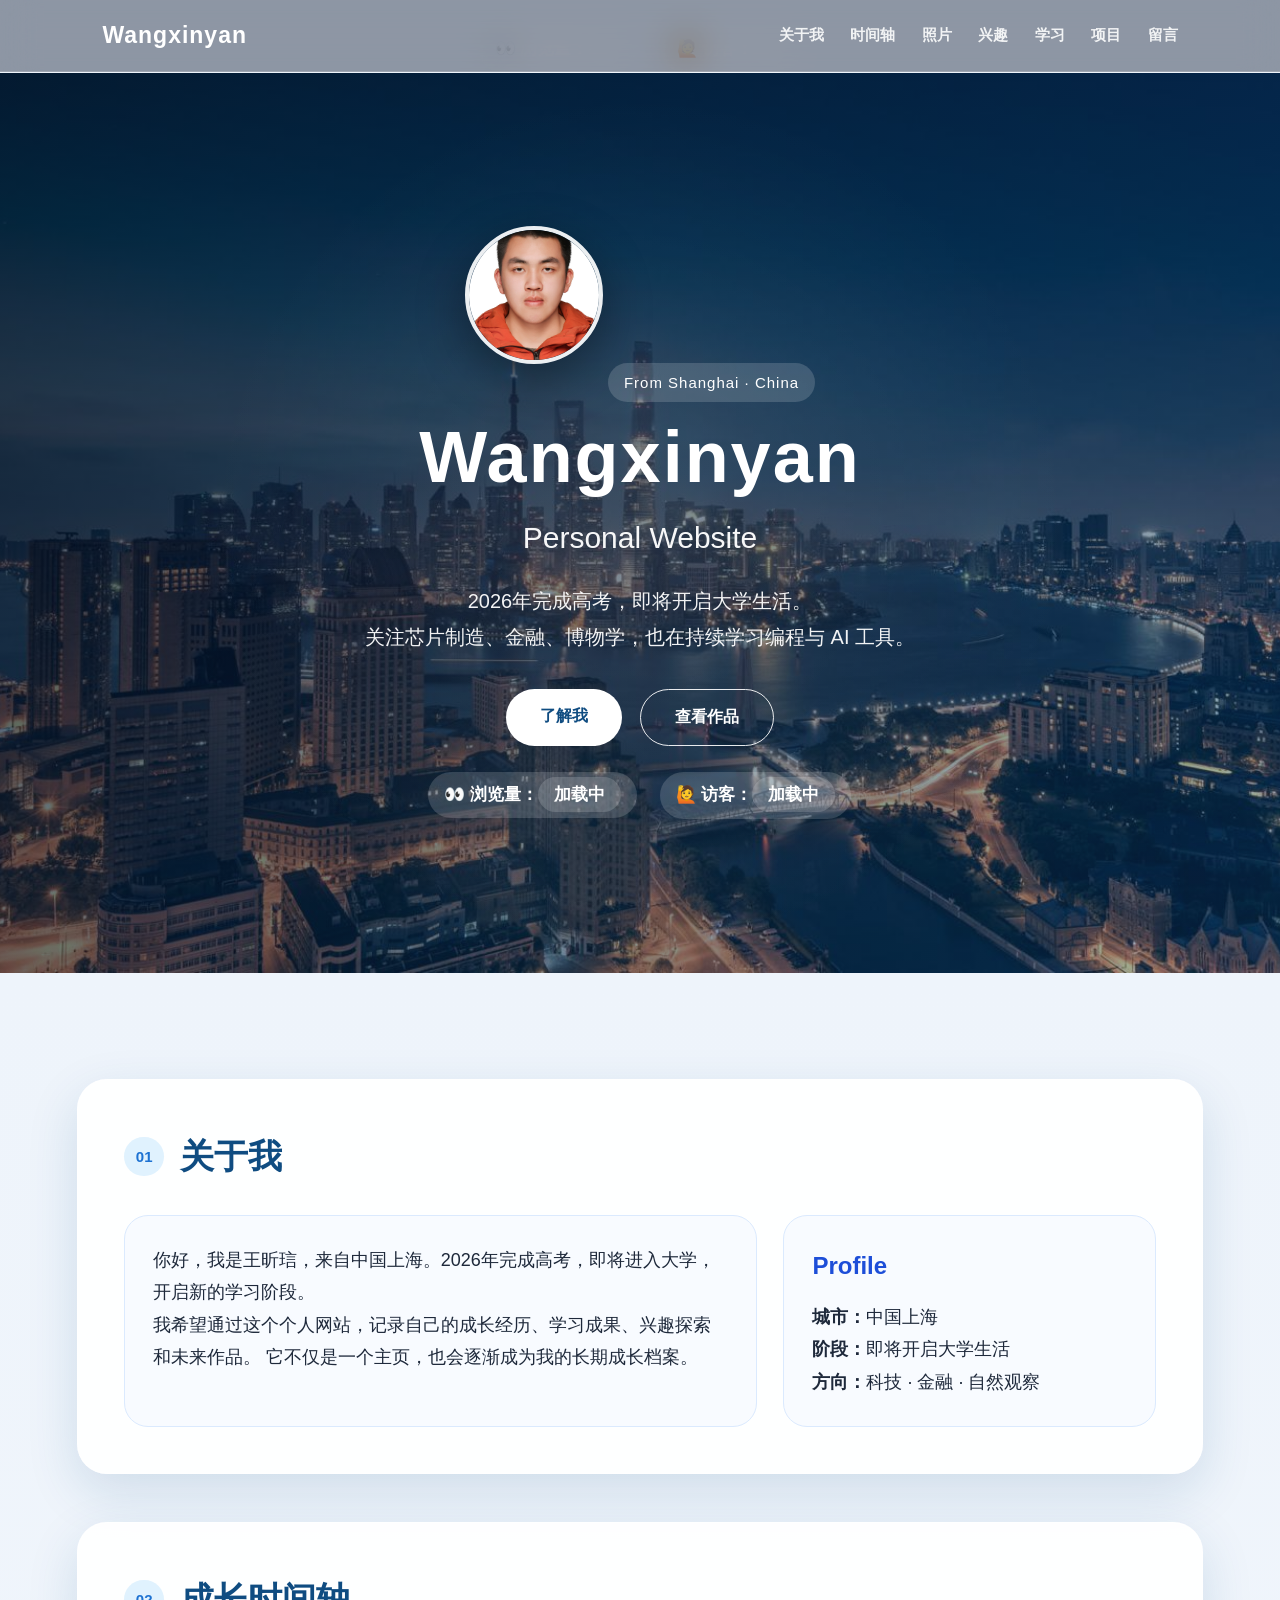
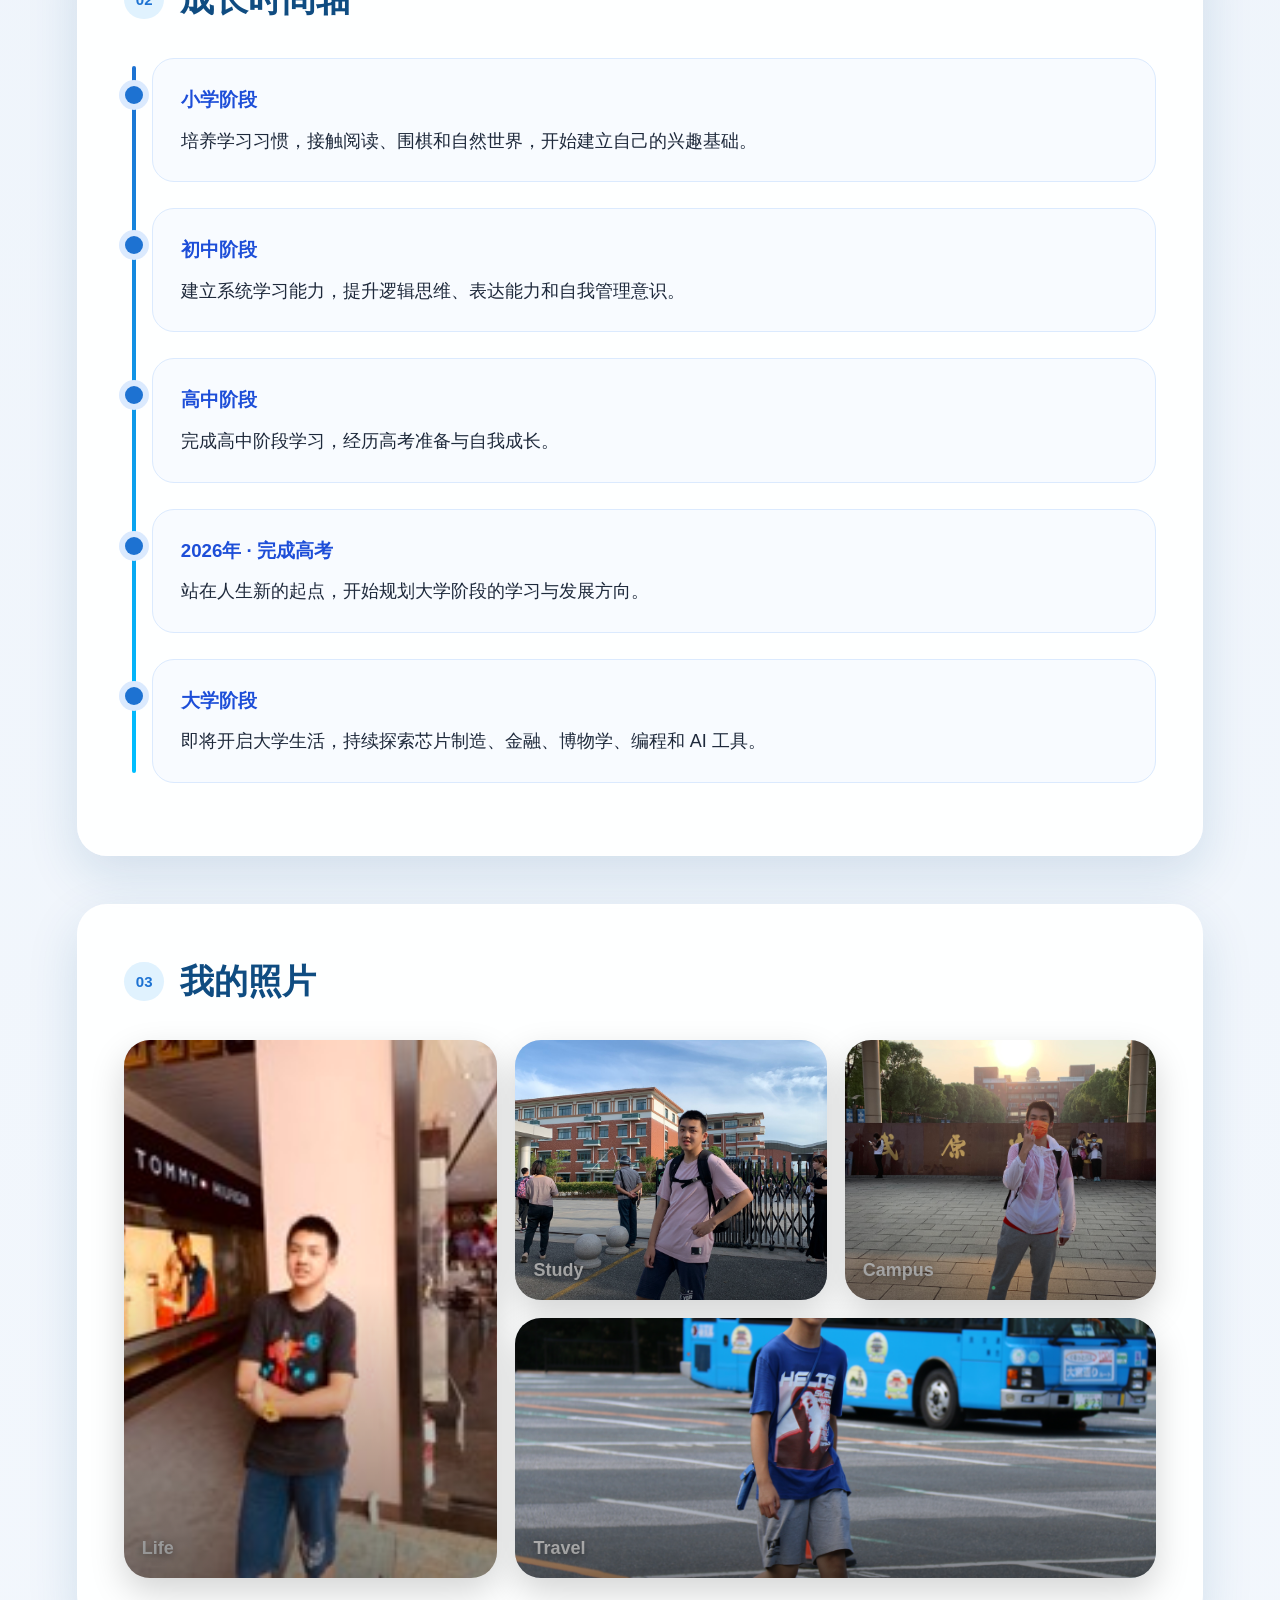
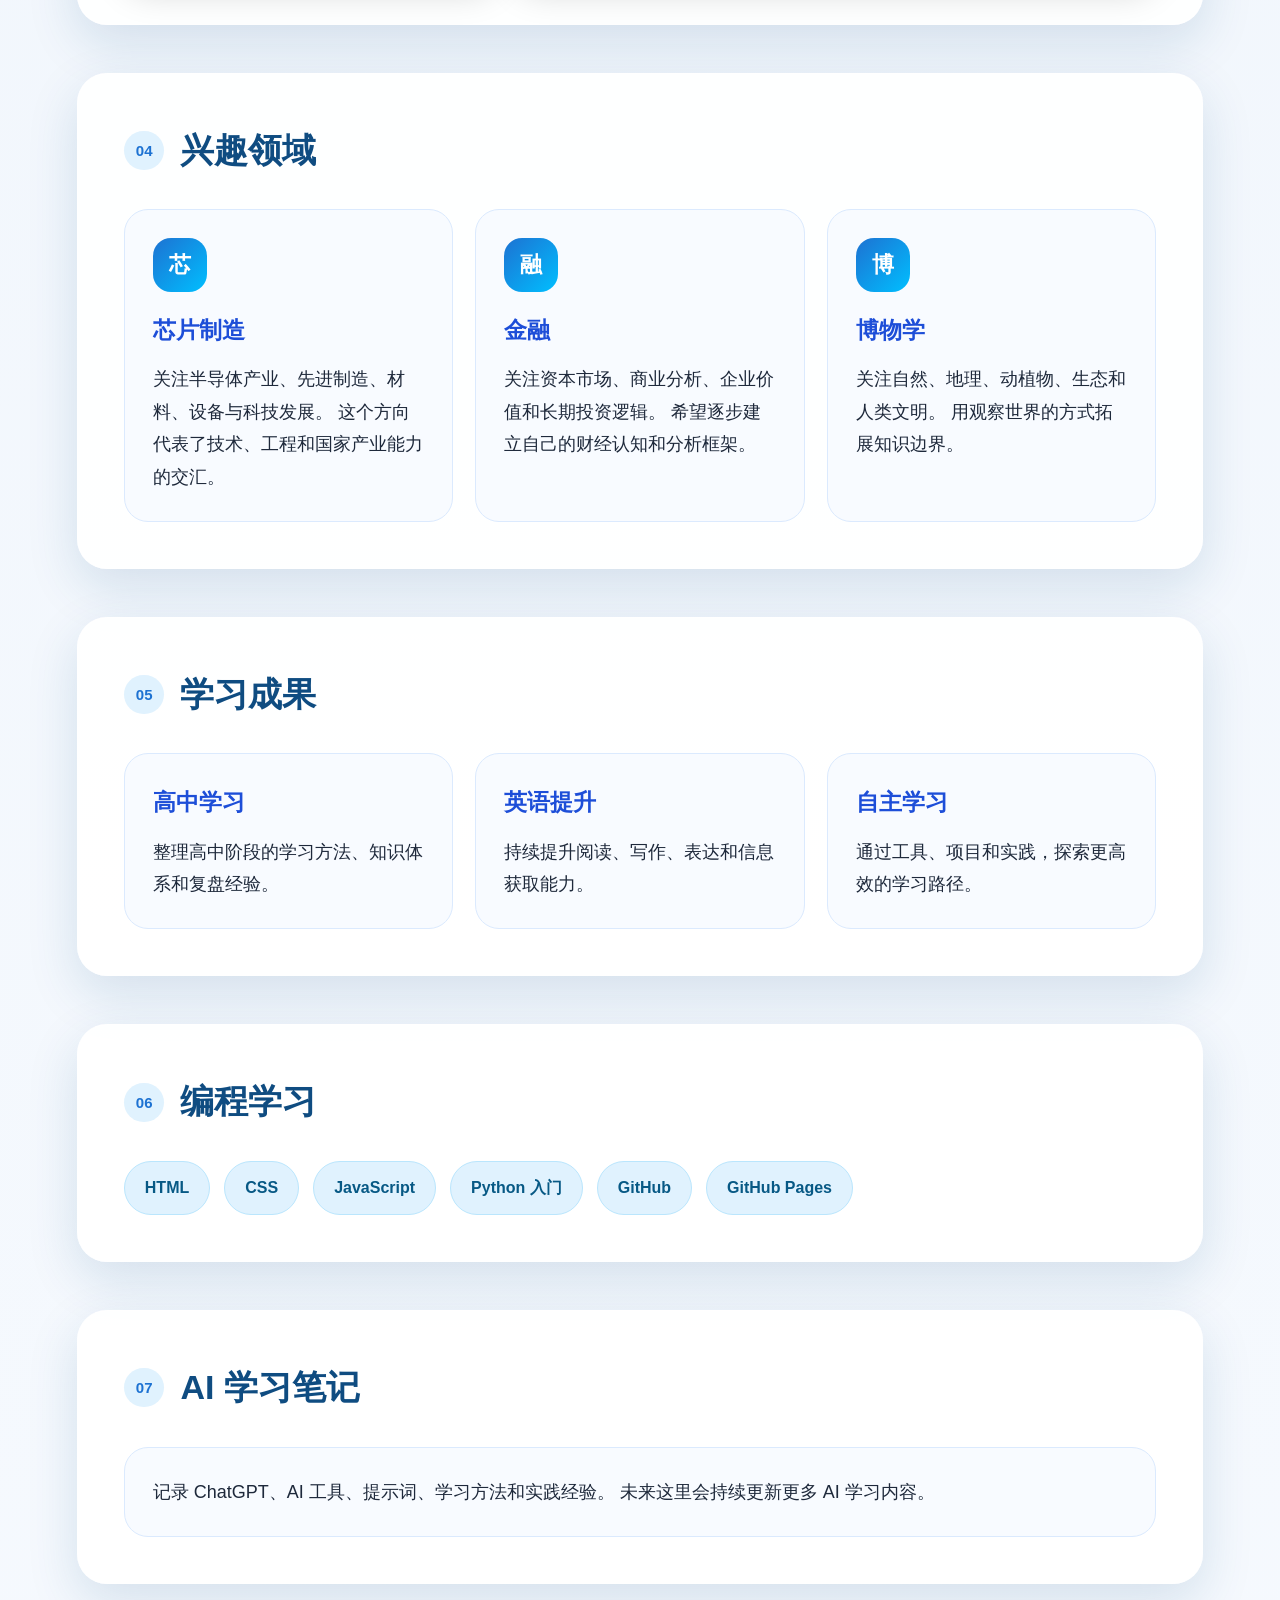
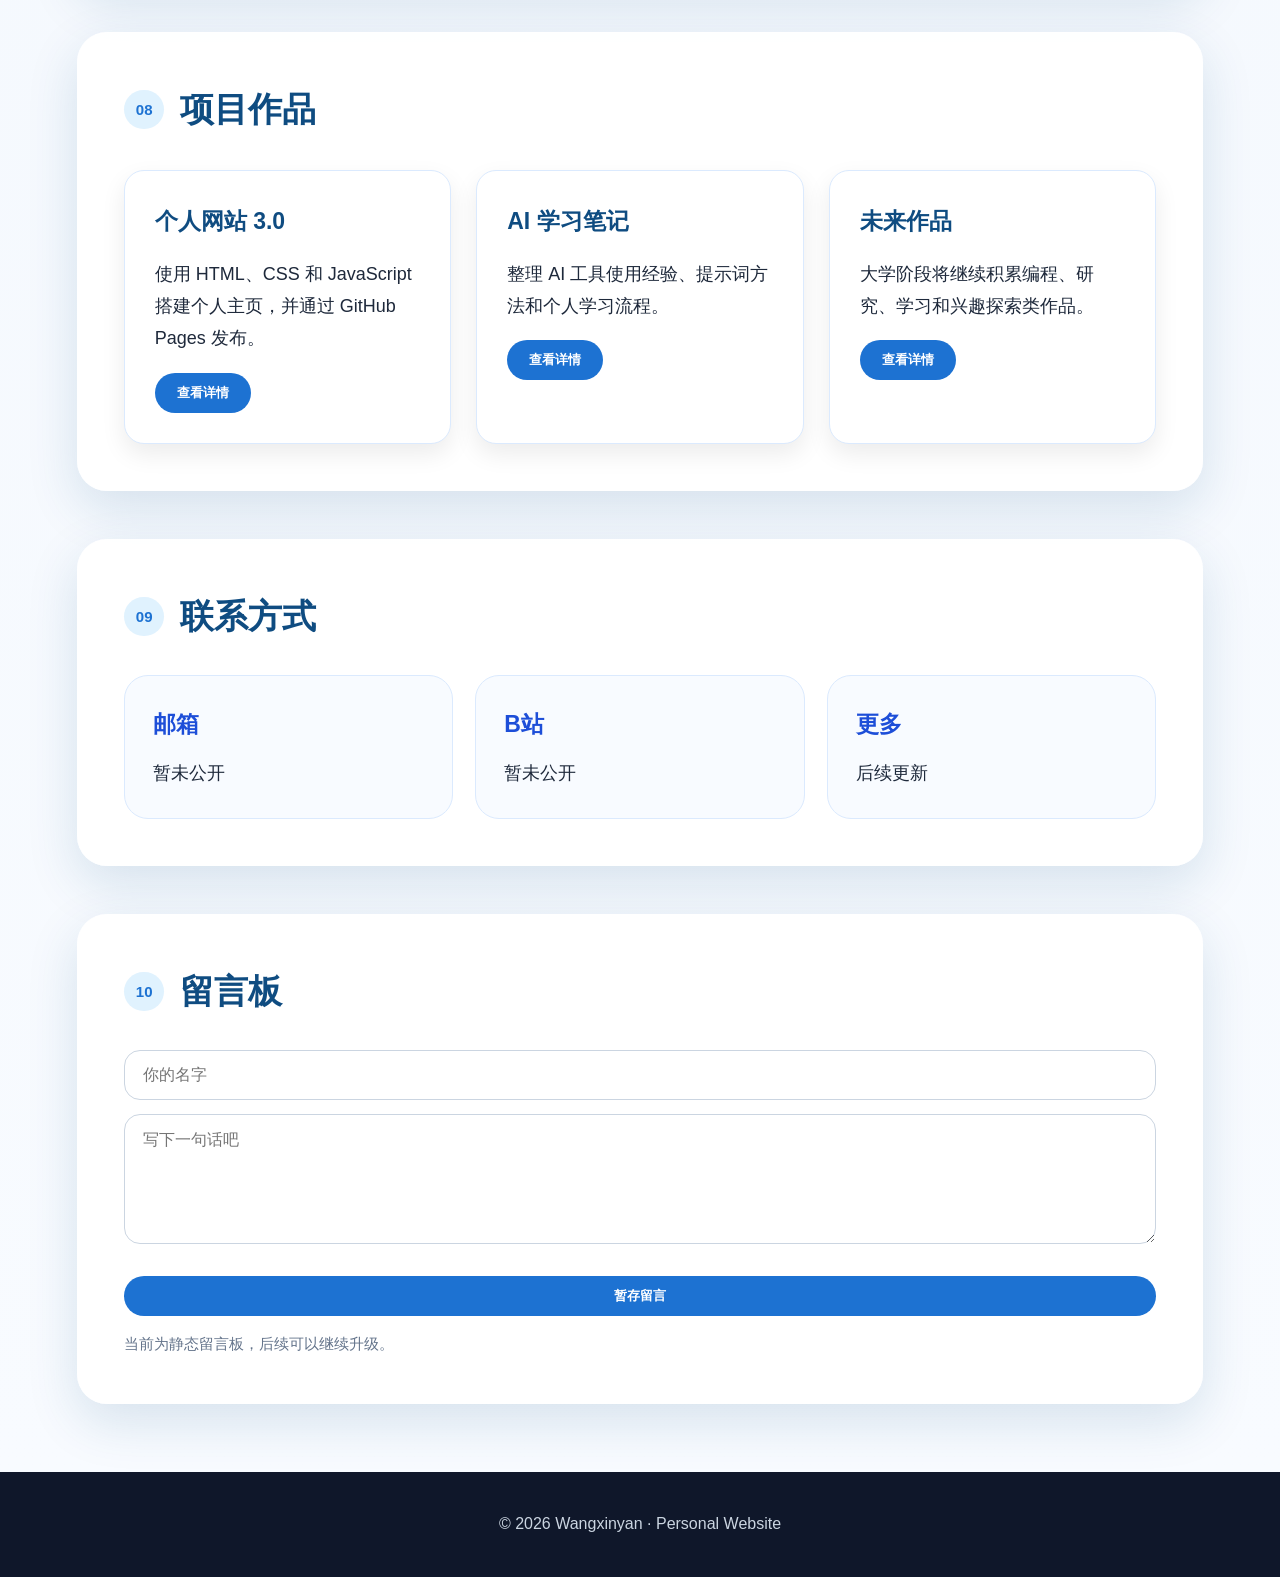
==== commit 5eb54f47: "ok" ====
--- a/index.html
+++ b/index.html
@@ -56,6 +56,10 @@
             <a href="#about" class="btn btn-primary">了解我</a>
             <a href="#projects" class="btn btn-outline">查看作品</a>
         </div>
+        <div class="visitor-box">
+            <span>👀 浏览量：<span id="busuanzi_value_site_pv">加载中</span></span>
+            <span>🙋 访客：<span id="busuanzi_value_site_uv">加载中</span></span>
+        </div>
     </div>
 </header>
 
--- a/style.css
+++ b/style.css
@@ -1080,7 +1080,24 @@
     font-weight:600;
 
 }
-
-
-
-
+.visitor-box {
+    margin-top: 26px;
+    display: flex;
+    justify-content: center;
+    gap: 24px;
+    flex-wrap: wrap;
+    color: white;
+    font-size: 17px;
+    font-weight: 700;
+}
+
+.visitor-box span {
+    padding: 8px 16px;
+    border-radius: 999px;
+    background: rgba(255,255,255,0.16);
+    backdrop-filter: blur(12px);
+}
+
+
+
+
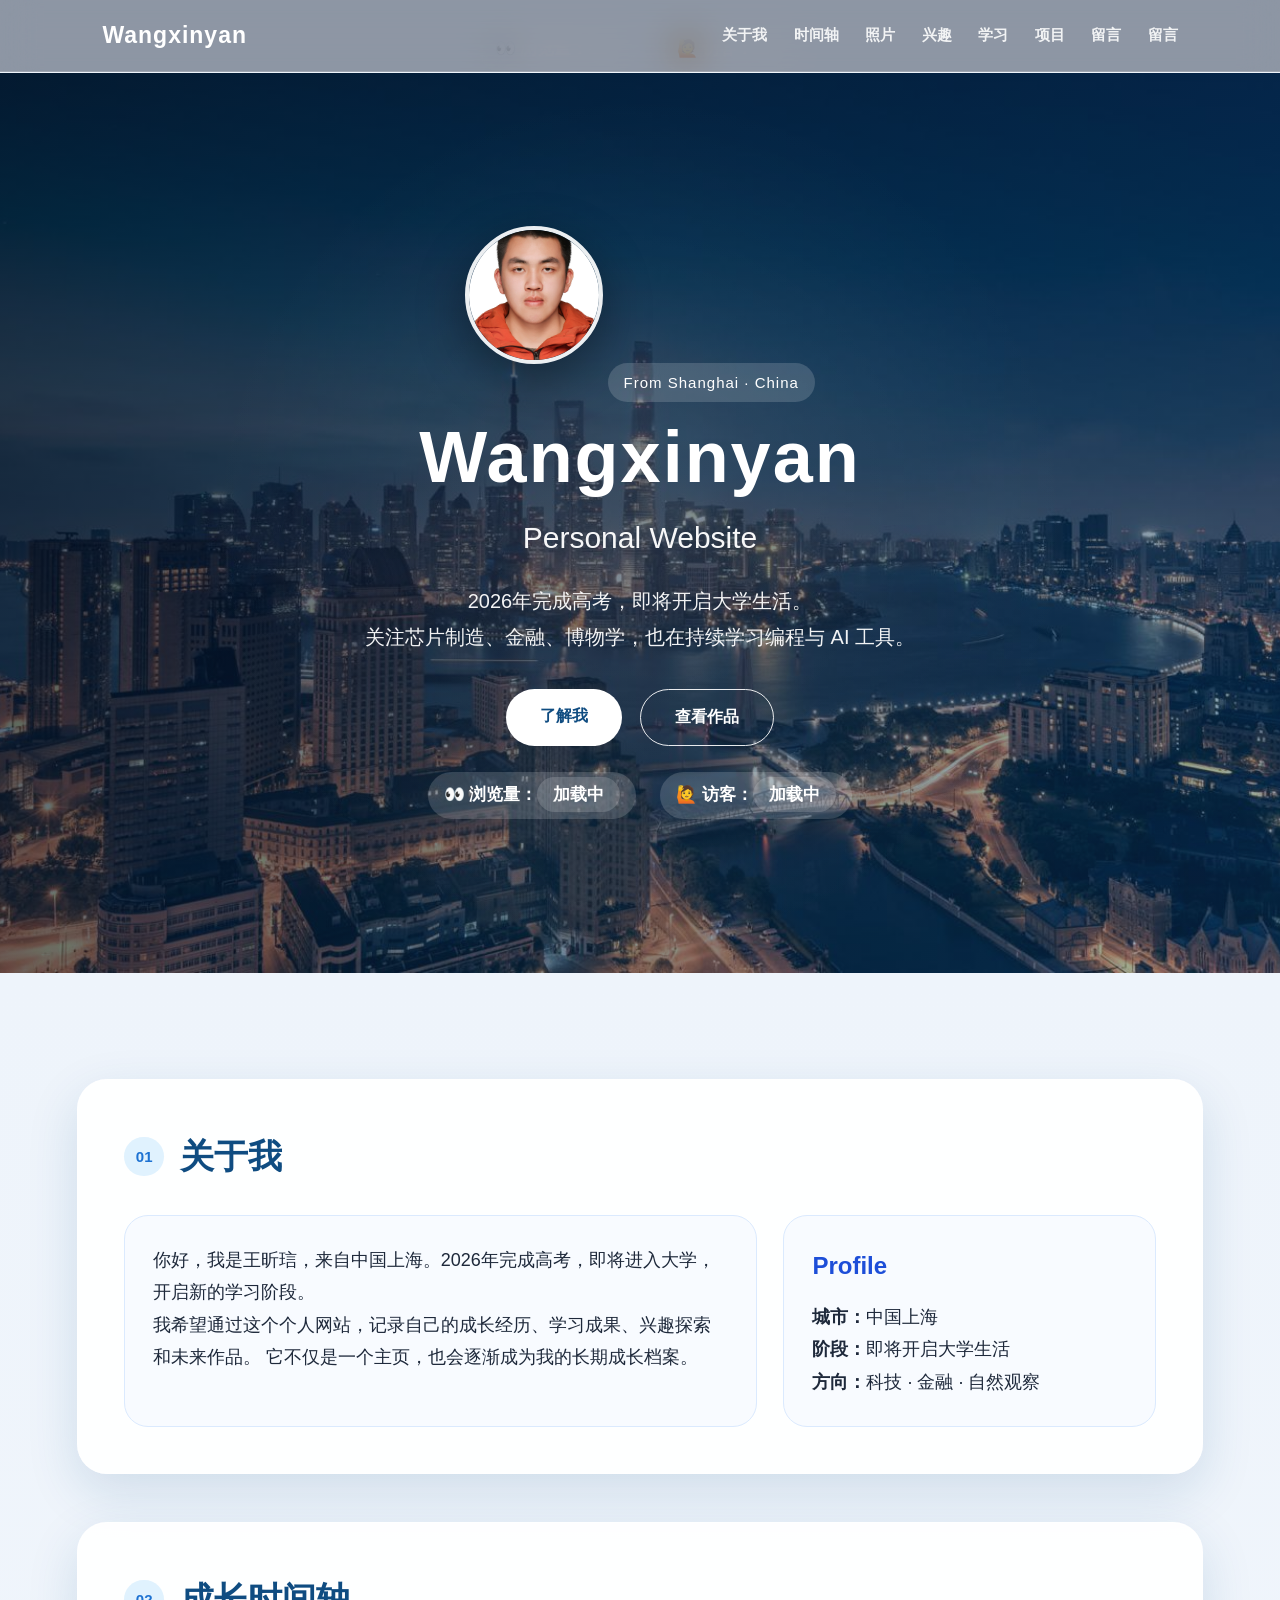
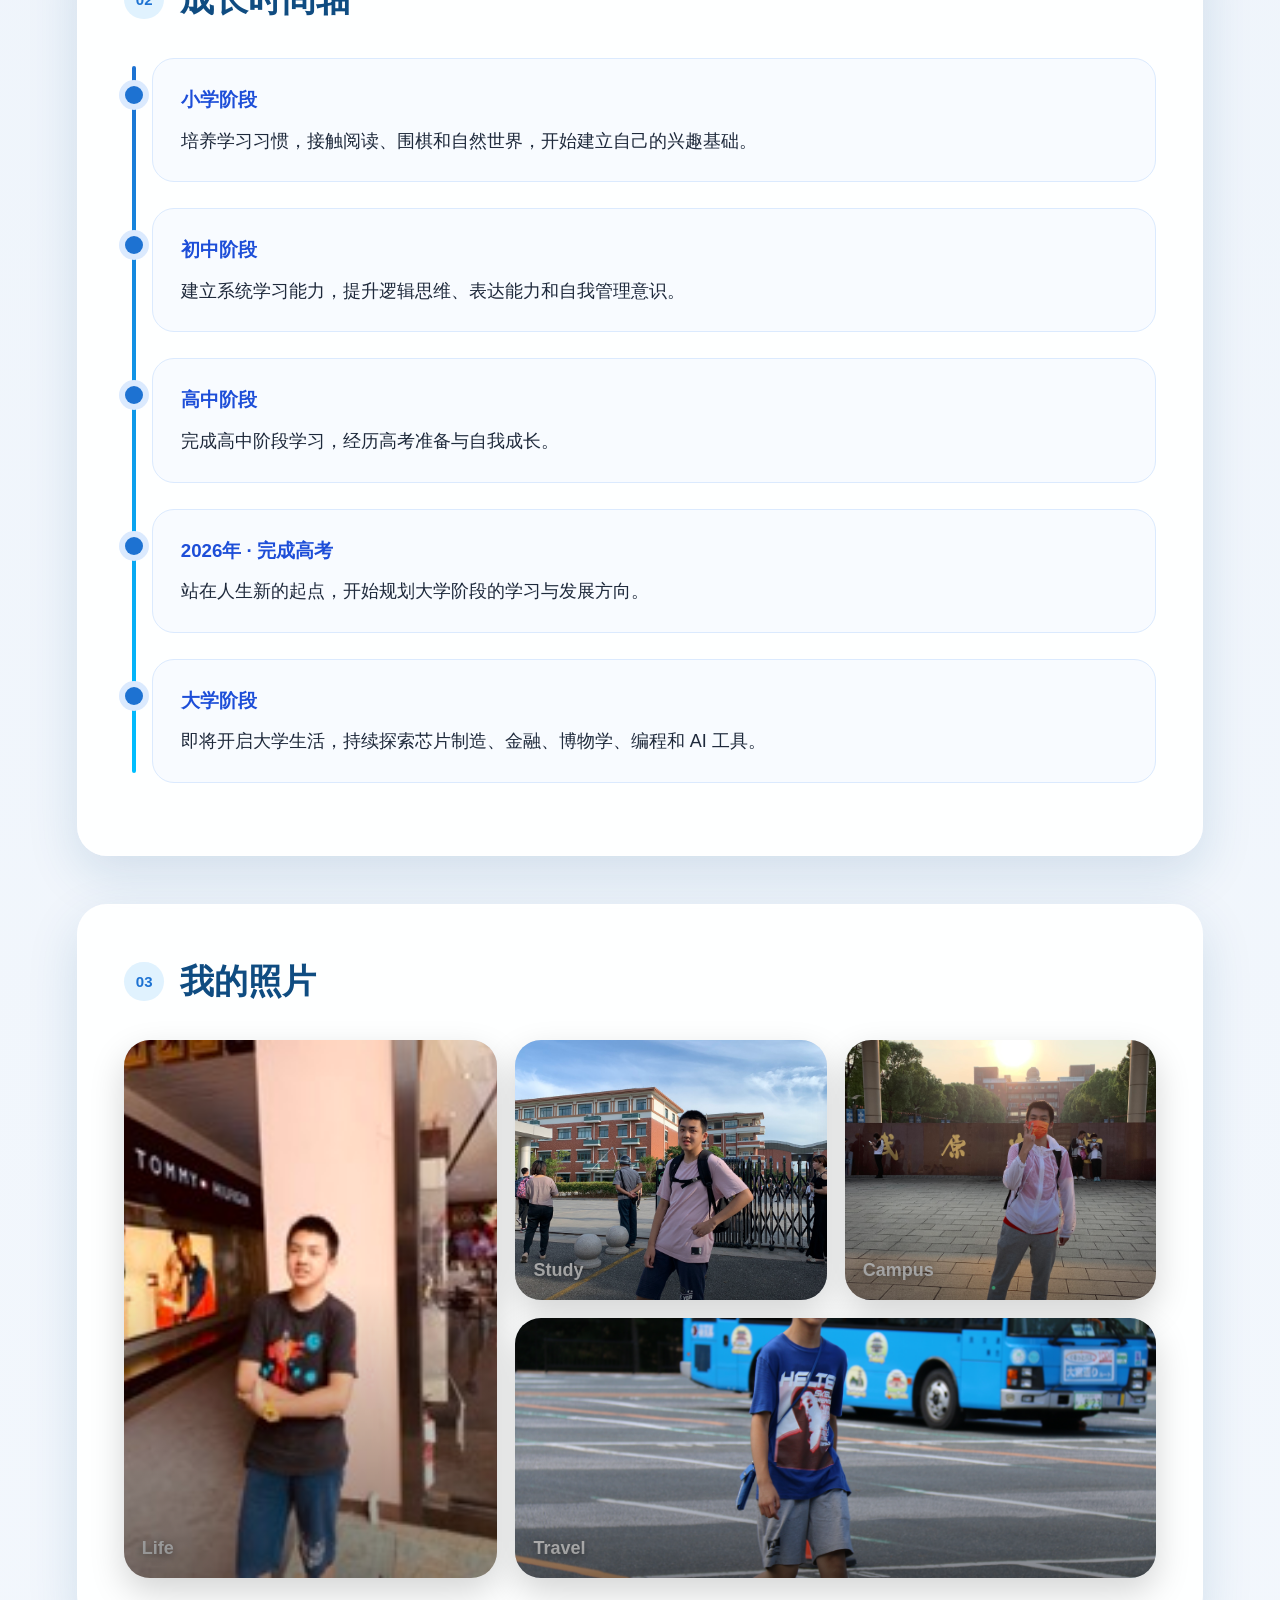
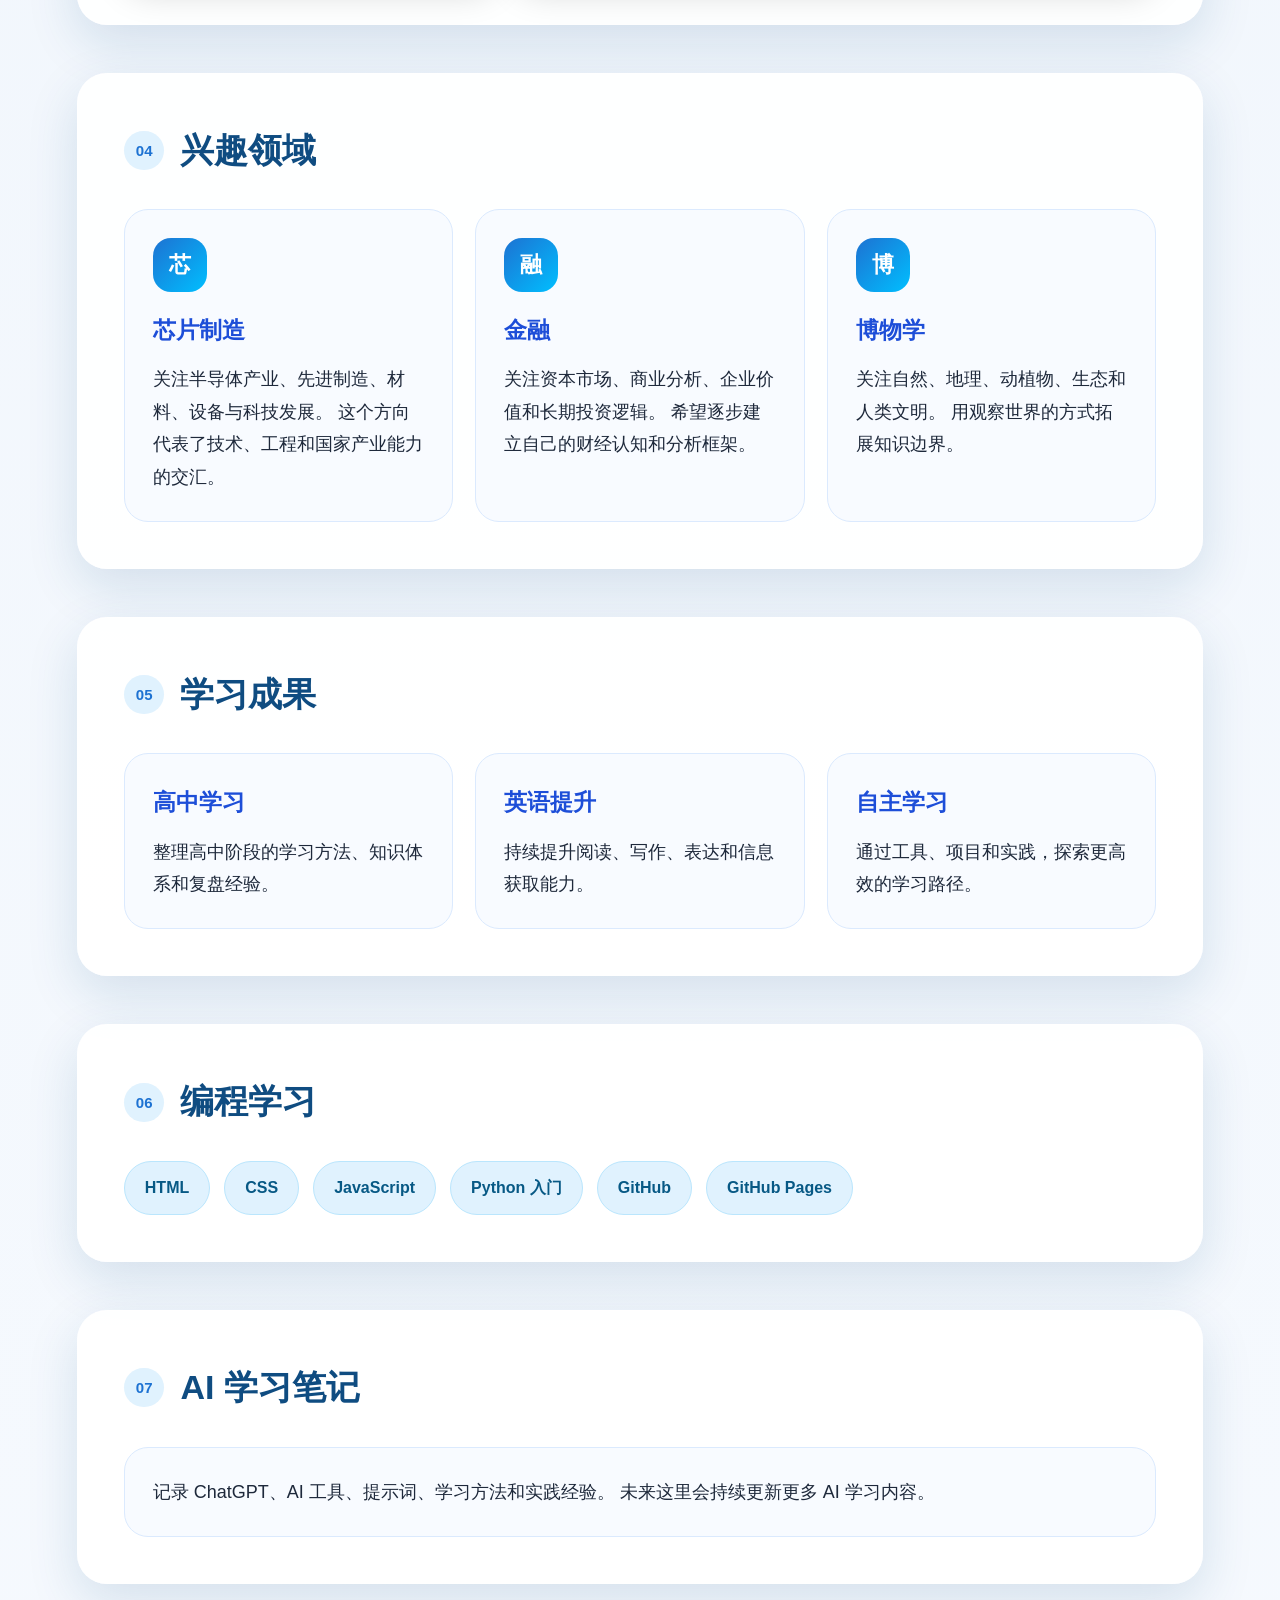
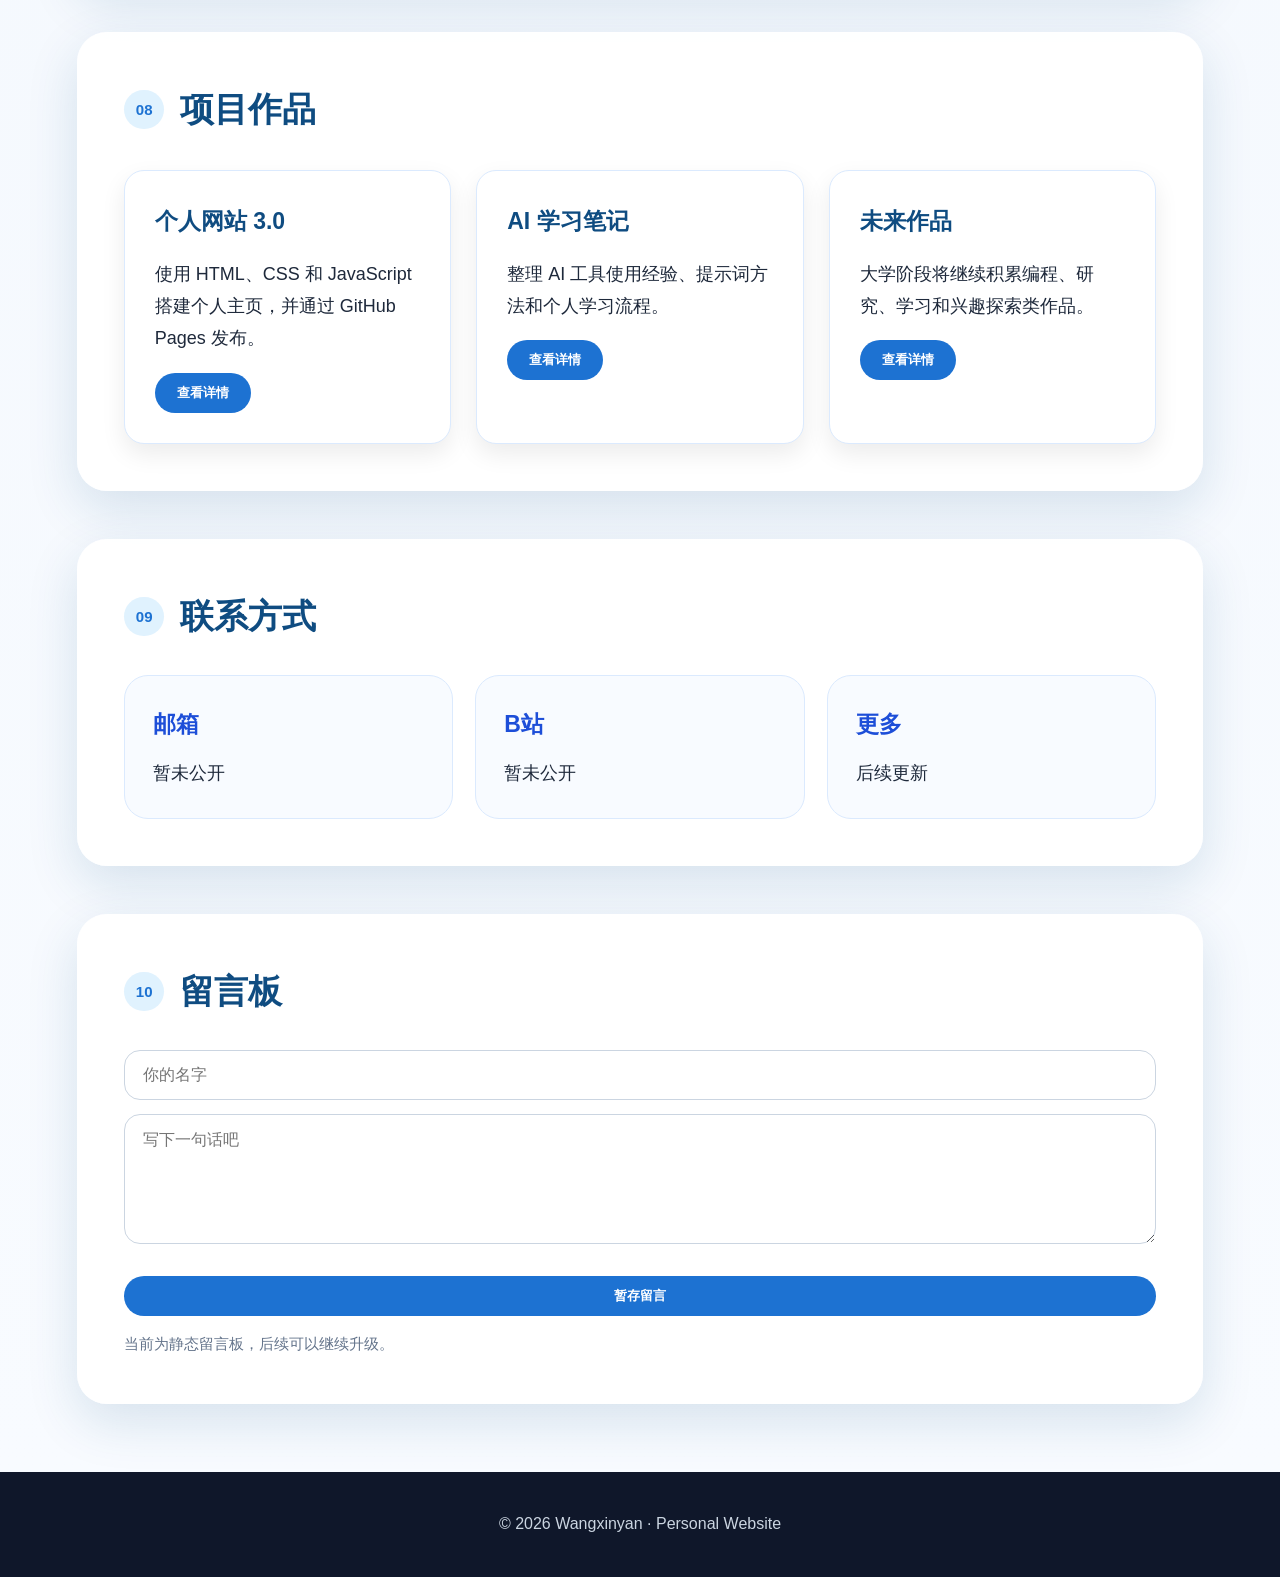
==== commit 031ddfcb: "5.4" ====
--- a/index.html
+++ b/index.html
@@ -32,6 +32,7 @@
         <a href="#study">学习</a>
         <a href="#projects">项目</a>
         <a href="#message">留言</a>
+        <a href="guestbook.html">留言</a>
     </div>
 </nav>
 
--- a/style.css
+++ b/style.css
@@ -1097,7 +1097,311 @@
     background: rgba(255,255,255,0.16);
     backdrop-filter: blur(12px);
 }
-
-
-
-
+/* ==================================
+   Mobile Responsive 5.0
+================================== */
+
+@media (max-width: 768px) {
+
+    body {
+        overflow-x: hidden;
+    }
+
+    .navbar {
+        height: auto;
+        padding: 14px 18px;
+        flex-direction: column;
+        gap: 12px;
+        text-align: center;
+    }
+
+    .nav-brand {
+        font-size: 22px;
+    }
+
+    .nav-links {
+        display: flex;
+        flex-wrap: wrap;
+        justify-content: center;
+        gap: 10px;
+    }
+
+    .nav-links a {
+        margin-left: 0;
+        font-size: 14px;
+        padding: 4px 8px;
+    }
+
+    .hero {
+        min-height: 100vh;
+        padding: 120px 18px 70px;
+    }
+
+    .avatar {
+        width: 108px;
+        height: 108px;
+    }
+
+    .hero h1 {
+        font-size: 42px;
+        line-height: 1.1;
+    }
+
+    .subtitle {
+        font-size: 22px;
+    }
+
+    .hero-desc {
+        font-size: 16px;
+        line-height: 1.7;
+    }
+
+    .hero-actions {
+        flex-direction: column;
+        align-items: center;
+    }
+
+    .btn {
+        width: 210px;
+        text-align: center;
+    }
+
+    .visitor-box {
+        flex-direction: column;
+        gap: 12px;
+        align-items: center;
+    }
+
+    main {
+        padding-top: 30px;
+    }
+
+    .section {
+        width: 92%;
+        padding: 28px 20px;
+        margin: 32px auto;
+        border-radius: 22px;
+    }
+
+    .section-title {
+        flex-direction: column;
+        align-items: flex-start;
+        gap: 8px;
+    }
+
+    .section-title h2 {
+        font-size: 28px;
+    }
+
+    .section p {
+        font-size: 16px;
+    }
+
+    .intro-layout,
+    .study-grid,
+    .project-grid,
+    .contact-grid,
+    .interest-grid,
+    .card-grid {
+        grid-template-columns: 1fr !important;
+    }
+
+    .intro-text,
+    .profile-card,
+    .note-card,
+    .study-card,
+    .project-card,
+    .contact-card,
+    .interest-card,
+    .info-card {
+        padding: 22px;
+    }
+
+    .timeline {
+        padding-left: 28px;
+    }
+
+    .timeline::before {
+        left: 8px;
+    }
+
+    .timeline-dot {
+        left: -32px;
+    }
+
+    .timeline-content {
+        padding: 20px;
+    }
+
+    .timeline-content h3 {
+        font-size: 20px;
+    }
+
+    .personal-gallery,
+    .gallery-grid,
+    .gallery-page-grid,
+    .photo-grid {
+        grid-template-columns: 1fr !important;
+        gap: 18px;
+    }
+
+    .personal-photo,
+    .gallery-card,
+    .photo-card {
+        height: 260px !important;
+        grid-column: auto !important;
+        grid-row: auto !important;
+    }
+
+    .gallery-info h3 {
+        font-size: 22px;
+    }
+
+    .message-box input,
+    .message-box textarea {
+        font-size: 15px;
+    }
+
+    footer {
+        padding: 28px 16px;
+        font-size: 14px;
+    }
+
+    #topBtn {
+        width: 42px;
+        height: 42px;
+        right: 16px;
+        bottom: 16px;
+    }
+}
+
+@media (max-width: 480px) {
+
+    .hero h1 {
+        font-size: 34px;
+    }
+
+    .subtitle {
+        font-size: 19px;
+    }
+
+    .hero-desc {
+        font-size: 15px;
+    }
+
+    .section-title h2 {
+        font-size: 24px;
+    }
+
+    .navbar {
+        padding: 12px;
+    }
+
+    .nav-links a {
+        font-size: 13px;
+    }
+
+    .personal-photo,
+    .gallery-card,
+    .photo-card {
+        height: 220px !important;
+    }
+}
+.notes-grid {
+    display: grid;
+    grid-template-columns: repeat(auto-fit, minmax(260px, 1fr));
+    gap: 24px;
+    margin-top: 30px;
+}
+
+.note-item {
+    display: block;
+    padding: 28px;
+    border-radius: 22px;
+    background: white;
+    text-decoration: none;
+    color: #1e293b;
+    box-shadow: 0 10px 28px rgba(0,0,0,0.1);
+    transition: 0.3s;
+}
+
+.note-item:hover {
+    transform: translateY(-8px);
+    box-shadow: 0 18px 38px rgba(0,0,0,0.16);
+}
+
+.note-item h3 {
+    color: #0f4c81;
+    margin-bottom: 12px;
+}
+
+.note-item span {
+    display: inline-block;
+    margin-top: 16px;
+    color: #1d72d2;
+    font-weight: 700;
+}
+
+.note-article h3 {
+    margin-top: 30px;
+    color: #0f4c81;
+}
+
+.note-article ul {
+    margin-left: 24px;
+    margin-top: 12px;
+}
+
+.note-date {
+    color: #64748b;
+    margin-bottom: 20px;
+}
+.guestbook-form{
+    margin-top:30px;
+    display:flex;
+    flex-direction:column;
+    gap:15px;
+}
+
+.guestbook-form input{
+    padding:15px;
+    border:none;
+    border-radius:12px;
+    font-size:16px;
+}
+
+.guestbook-form textarea{
+    min-height:140px;
+    resize:none;
+    border:none;
+    border-radius:12px;
+    padding:15px;
+    font-size:16px;
+}
+
+.guestbook-form button{
+    width:180px;
+    padding:14px;
+    border:none;
+    border-radius:12px;
+    background:#0f4c81;
+    color:white;
+    font-size:16px;
+    cursor:pointer;
+}
+
+.message-card{
+    margin-top:20px;
+    padding:20px;
+    border-radius:15px;
+    background:white;
+    box-shadow:0 10px 25px rgba(0,0,0,0.08);
+}
+
+.message-card strong{
+    color:#0f4c81;
+}
+
+
+
+
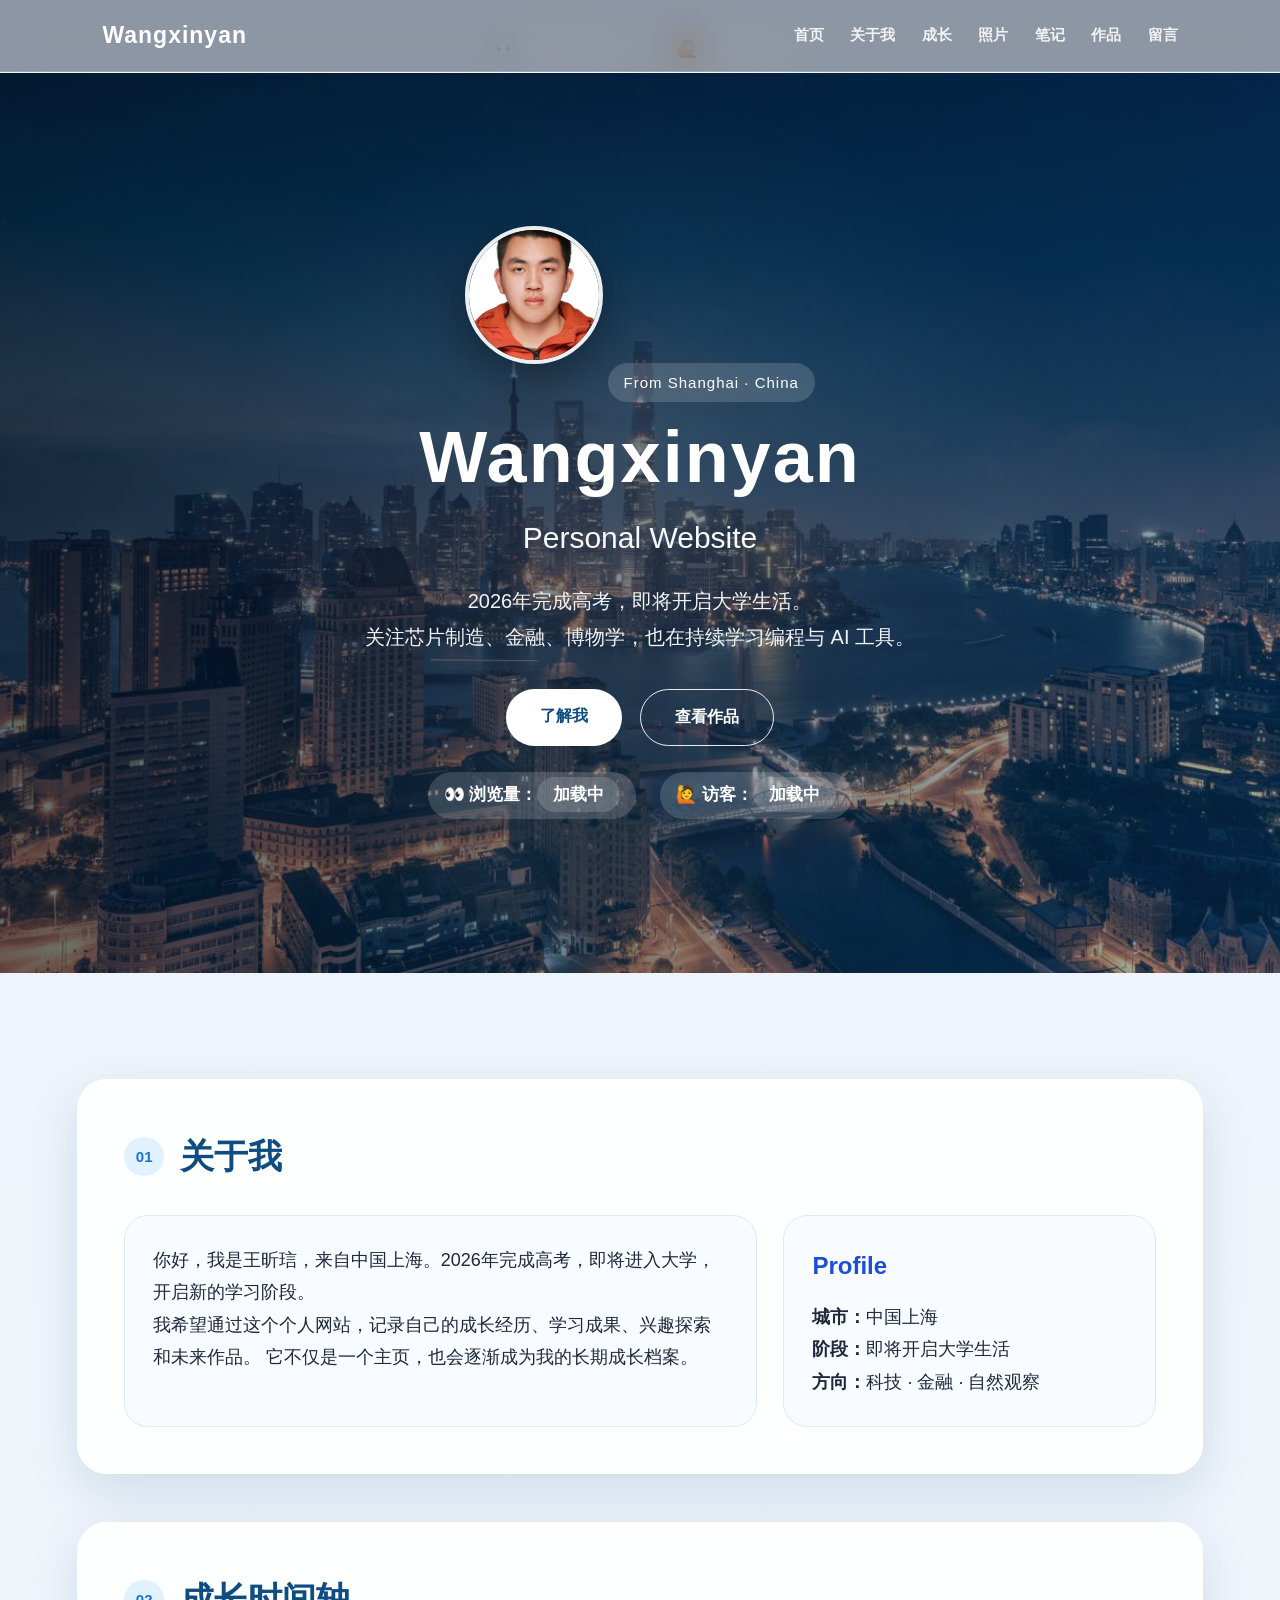
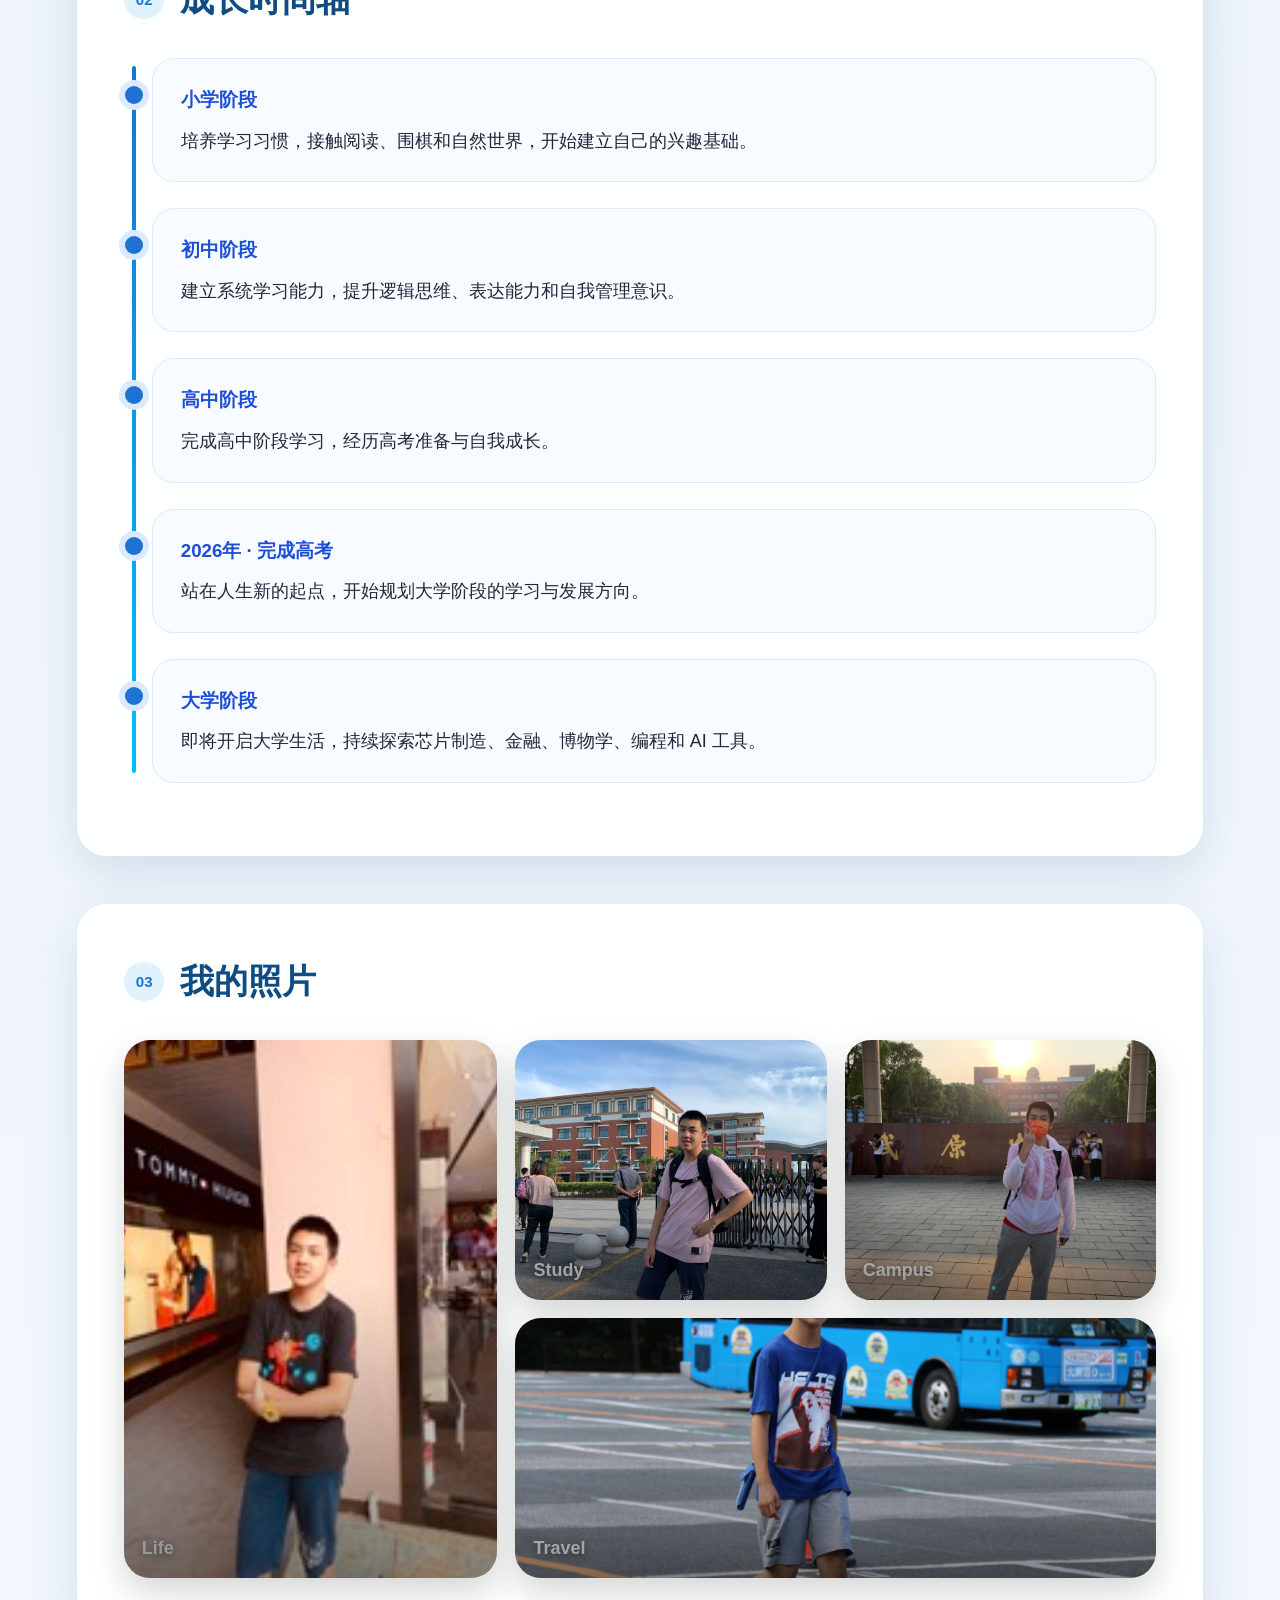
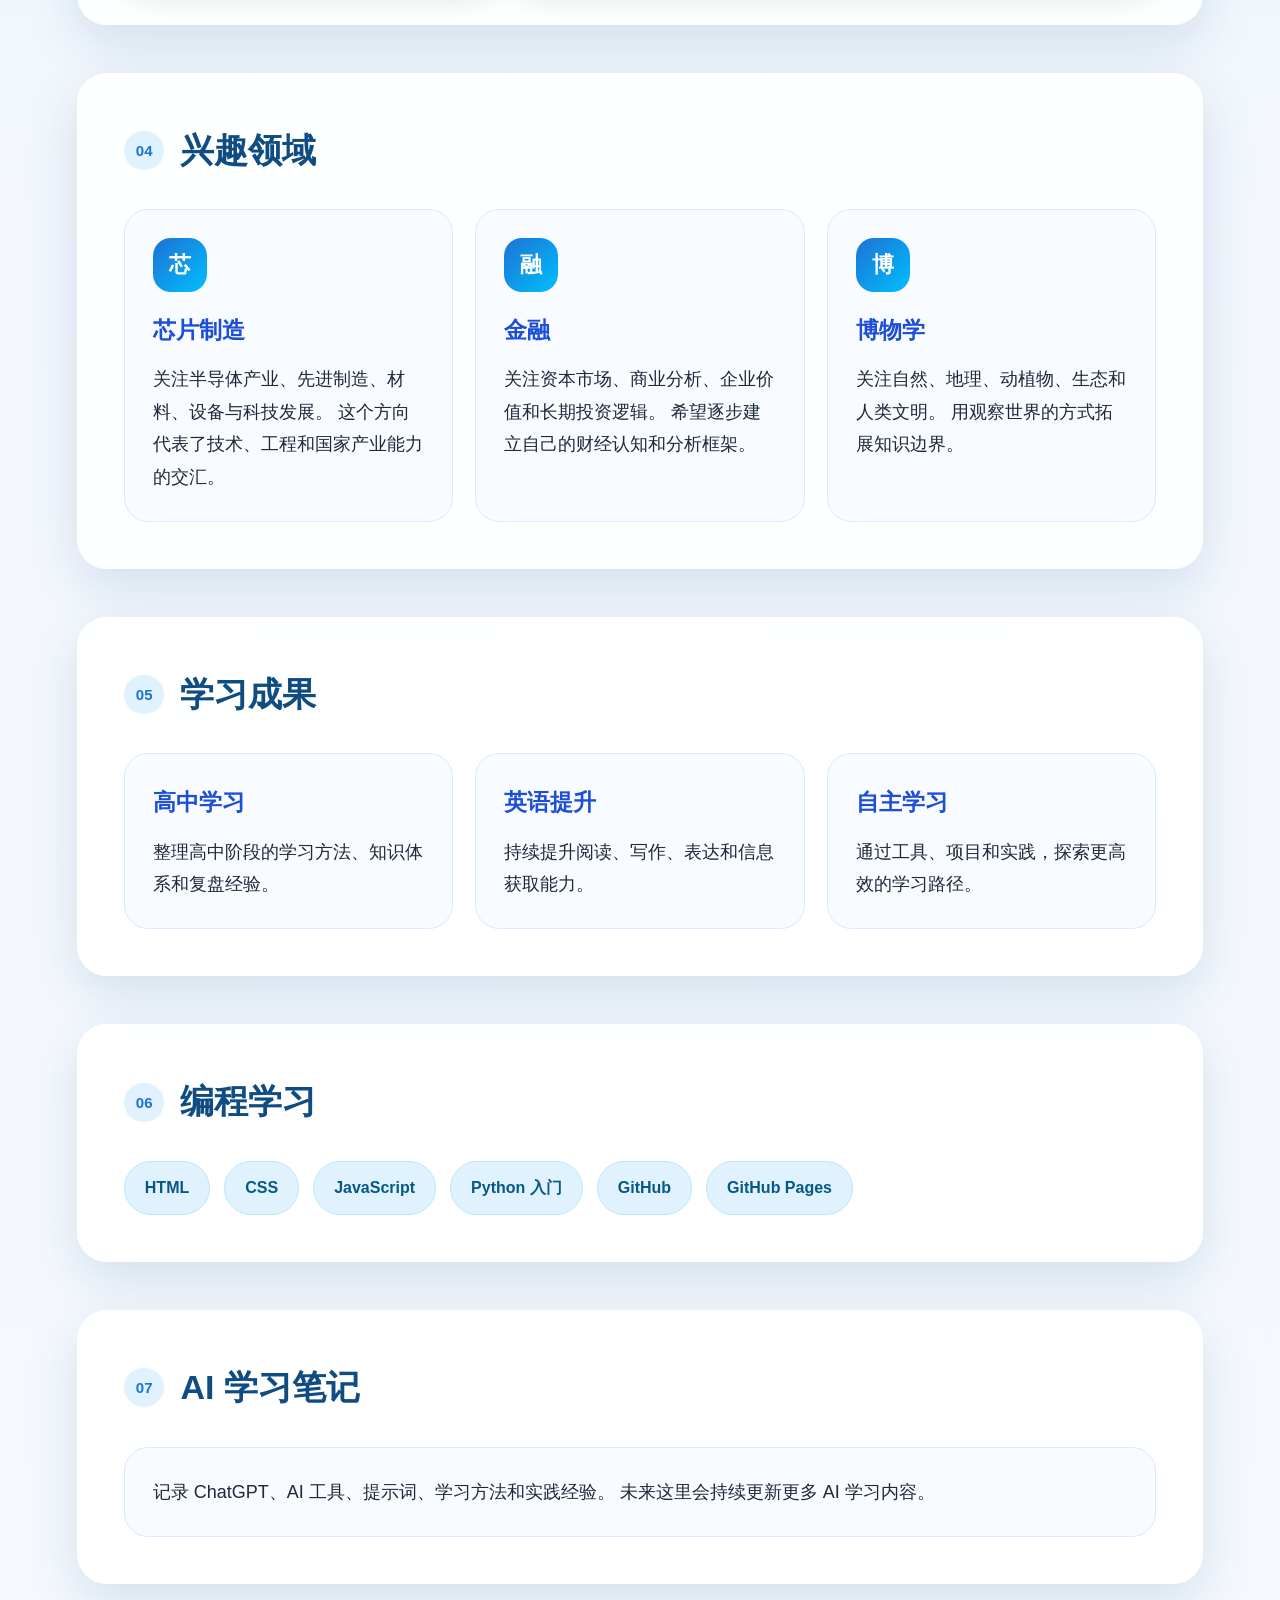
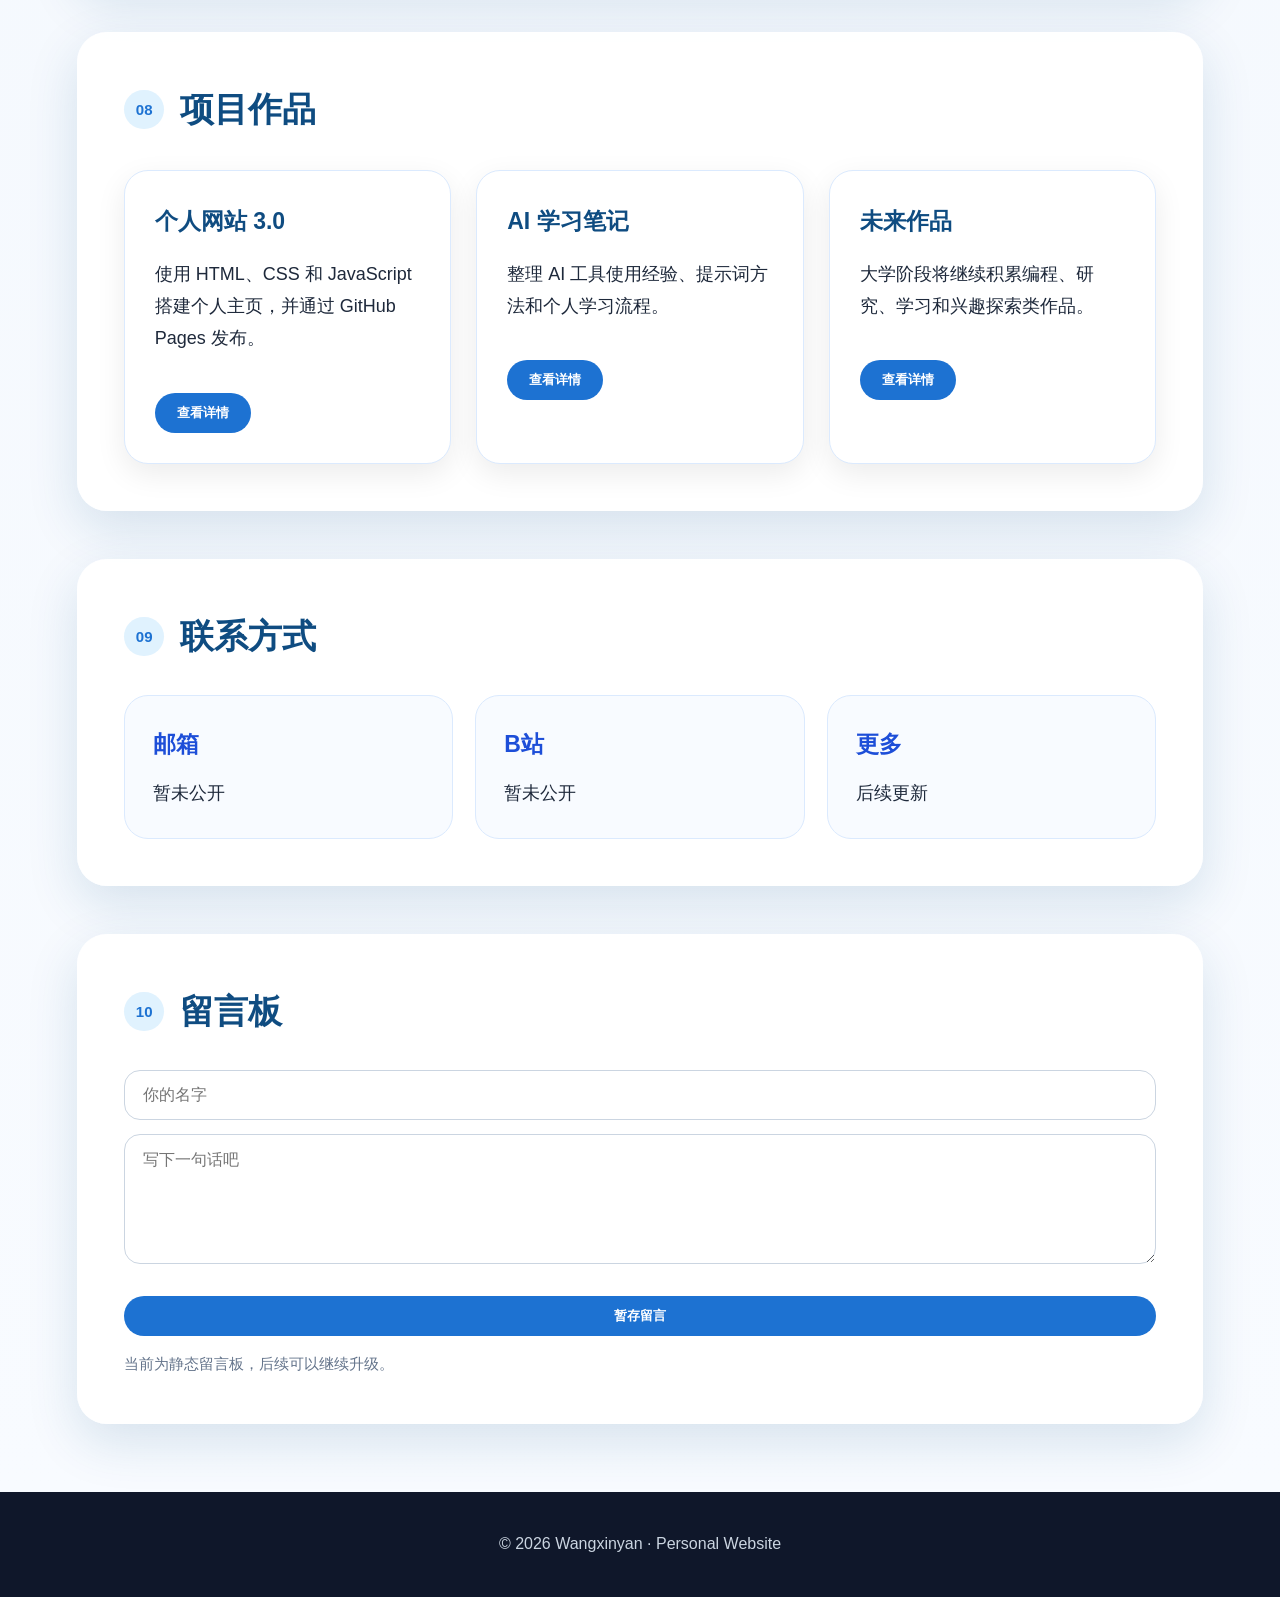
==== commit ecb82775: "6.1" ====
--- a/index.html
+++ b/index.html
@@ -25,15 +25,15 @@
 <nav class="navbar">
     <div class="nav-brand">Wangxinyan</div>
     <div class="nav-links">
-        <a href="about.html">关于我</a>
-        <a href="timeline.html">时间轴</a>
-        <a href="gallery.html">照片</a>
-        <a href="#interests">兴趣</a>
-        <a href="#study">学习</a>
-        <a href="#projects">项目</a>
-        <a href="#message">留言</a>
-        <a href="guestbook.html">留言</a>
-    </div>
+        
+            <a href="index.html">首页</a>
+            <a href="about.html">关于我</a>
+            <a href="timeline.html">成长</a>
+            <a href="gallery.html">照片</a>
+            <a href="notes.html">笔记</a>
+            <a href="projects.html">作品</a>
+            <a href="guestbook.html">留言</a>
+        </div>
 </nav>
 
 <header class="hero">
--- a/style.css
+++ b/style.css
@@ -1401,7 +1401,305 @@
 .message-card strong{
     color:#0f4c81;
 }
-
-
-
-
+.message-header {
+
+    display: flex;
+
+    align-items: center;
+
+    gap: 12px;
+
+    margin-bottom: 12px;
+}
+
+.message-header .avatar {
+
+    font-size: 30px;
+}
+
+.message-time {
+
+    font-size: 12px;
+
+    color: #64748b;
+
+    margin-top: 2px;
+}
+
+.message-card {
+
+    margin-top: 18px;
+
+    padding: 22px;
+
+    border-radius: 18px;
+
+    background: white;
+
+    box-shadow:
+        0 10px 30px rgba(0,0,0,0.08);
+}
+
+.message-card p {
+
+    margin-top: 12px;
+
+    line-height: 1.8;
+}
+.clear-btn {
+
+    margin-top: 20px;
+
+    padding: 10px 20px;
+
+    border: none;
+
+    border-radius: 12px;
+
+    background: #dc2626;
+
+    color: white;
+
+    cursor: pointer;
+}
+
+.clear-btn:hover {
+
+    opacity: 0.9;
+}
+.note-page{
+
+    max-width:900px;
+
+    margin:auto;
+
+}
+
+.note-page h1{
+
+    font-size:42px;
+
+    margin-bottom:15px;
+
+}
+
+.note-page h2{
+
+    margin-top:40px;
+
+    color:#0f4c81;
+
+}
+
+.note-page p{
+
+    line-height:2;
+
+    font-size:18px;
+
+}
+
+.note-page ul{
+
+    margin-left:30px;
+
+    line-height:2;
+
+}
+
+.note-meta{
+
+    color:#64748b;
+
+    margin-bottom:30px;
+
+}
+.project-grid{
+
+    display:grid;
+    
+    grid-template-columns:
+    repeat(auto-fit,minmax(320px,1fr));
+    
+    gap:25px;
+    
+    margin-top:30px;
+    
+    }
+    
+    .project-card{
+    
+    background:white;
+    
+    padding:30px;
+    
+    border-radius:24px;
+    
+    box-shadow:
+    0 10px 30px rgba(0,0,0,.08);
+    
+    transition:.3s;
+    
+    }
+    
+    .project-card:hover{
+    
+    transform:translateY(-10px);
+    
+    box-shadow:
+    0 20px 40px rgba(0,0,0,.15);
+    
+    }
+    
+    .project-tag{
+    
+    display:inline-block;
+    
+    padding:6px 14px;
+    
+    border-radius:20px;
+    
+    background:#e7f0fa;
+    
+    color:#0f4c81;
+    
+    font-size:14px;
+    
+    font-weight:700;
+    
+    margin-bottom:15px;
+    
+    }
+    
+    .project-card h3{
+    
+    margin-bottom:15px;
+    
+    color:#0f4c81;
+    
+    }
+    
+    .project-card p{
+    
+    line-height:1.8;
+    
+    margin-bottom:20px;
+    
+    }
+    
+    .project-card a{
+    
+    font-weight:700;
+    
+    color:#1d72d2;
+    
+    text-decoration:none;
+    
+    }
+    .project-actions {
+        margin-top: 18px;
+        display: flex;
+        gap: 10px;
+        flex-wrap: wrap;
+    }
+    
+    .project-actions button {
+        border: none;
+        padding: 9px 14px;
+        border-radius: 999px;
+        background: #eef6ff;
+        color: #0f4c81;
+        font-weight: 700;
+        cursor: pointer;
+        transition: 0.25s;
+    }
+    
+    .project-actions button:hover {
+        background: #dbeafe;
+        transform: translateY(-2px);
+    }
+    
+    .fav-btn.active {
+        background: #fef3c7;
+        color: #92400e;
+    }
+    .reply-toggle {
+        margin-top: 12px;
+        padding: 8px 16px;
+        border: none;
+        border-radius: 999px;
+        background: #eef6ff;
+        color: #0f4c81;
+        font-weight: 700;
+        cursor: pointer;
+    }
+    
+    .reply-form {
+        display: none;
+        margin-top: 16px;
+        padding: 16px;
+        border-radius: 16px;
+        background: #f8fbff;
+    }
+    
+    .reply-form.active {
+        display: block;
+    }
+    
+    .reply-form input,
+    .reply-form textarea {
+        width: 100%;
+        margin-bottom: 10px;
+        padding: 12px;
+        border: 1px solid #dbeafe;
+        border-radius: 12px;
+        font-size: 15px;
+        font-family: inherit;
+    }
+    
+    .reply-form textarea {
+        min-height: 90px;
+        resize: vertical;
+    }
+    
+    .reply-submit {
+        padding: 9px 18px;
+        border: none;
+        border-radius: 999px;
+        background: #0f4c81;
+        color: white;
+        font-weight: 700;
+        cursor: pointer;
+    }
+    
+    .reply-list {
+        margin-top: 16px;
+        padding-left: 20px;
+        border-left: 3px solid #dbeafe;
+    }
+    
+    .reply-card {
+        margin-top: 12px;
+        padding: 14px;
+        border-radius: 14px;
+        background: #f1f5f9;
+    }
+    
+    .reply-card strong {
+        color: #0f4c81;
+    }
+    
+    .reply-card span {
+        display: block;
+        margin-top: 3px;
+        font-size: 12px;
+        color: #64748b;
+    }
+    
+    .reply-card p {
+        margin-top: 8px;
+    }
+
+
+
+
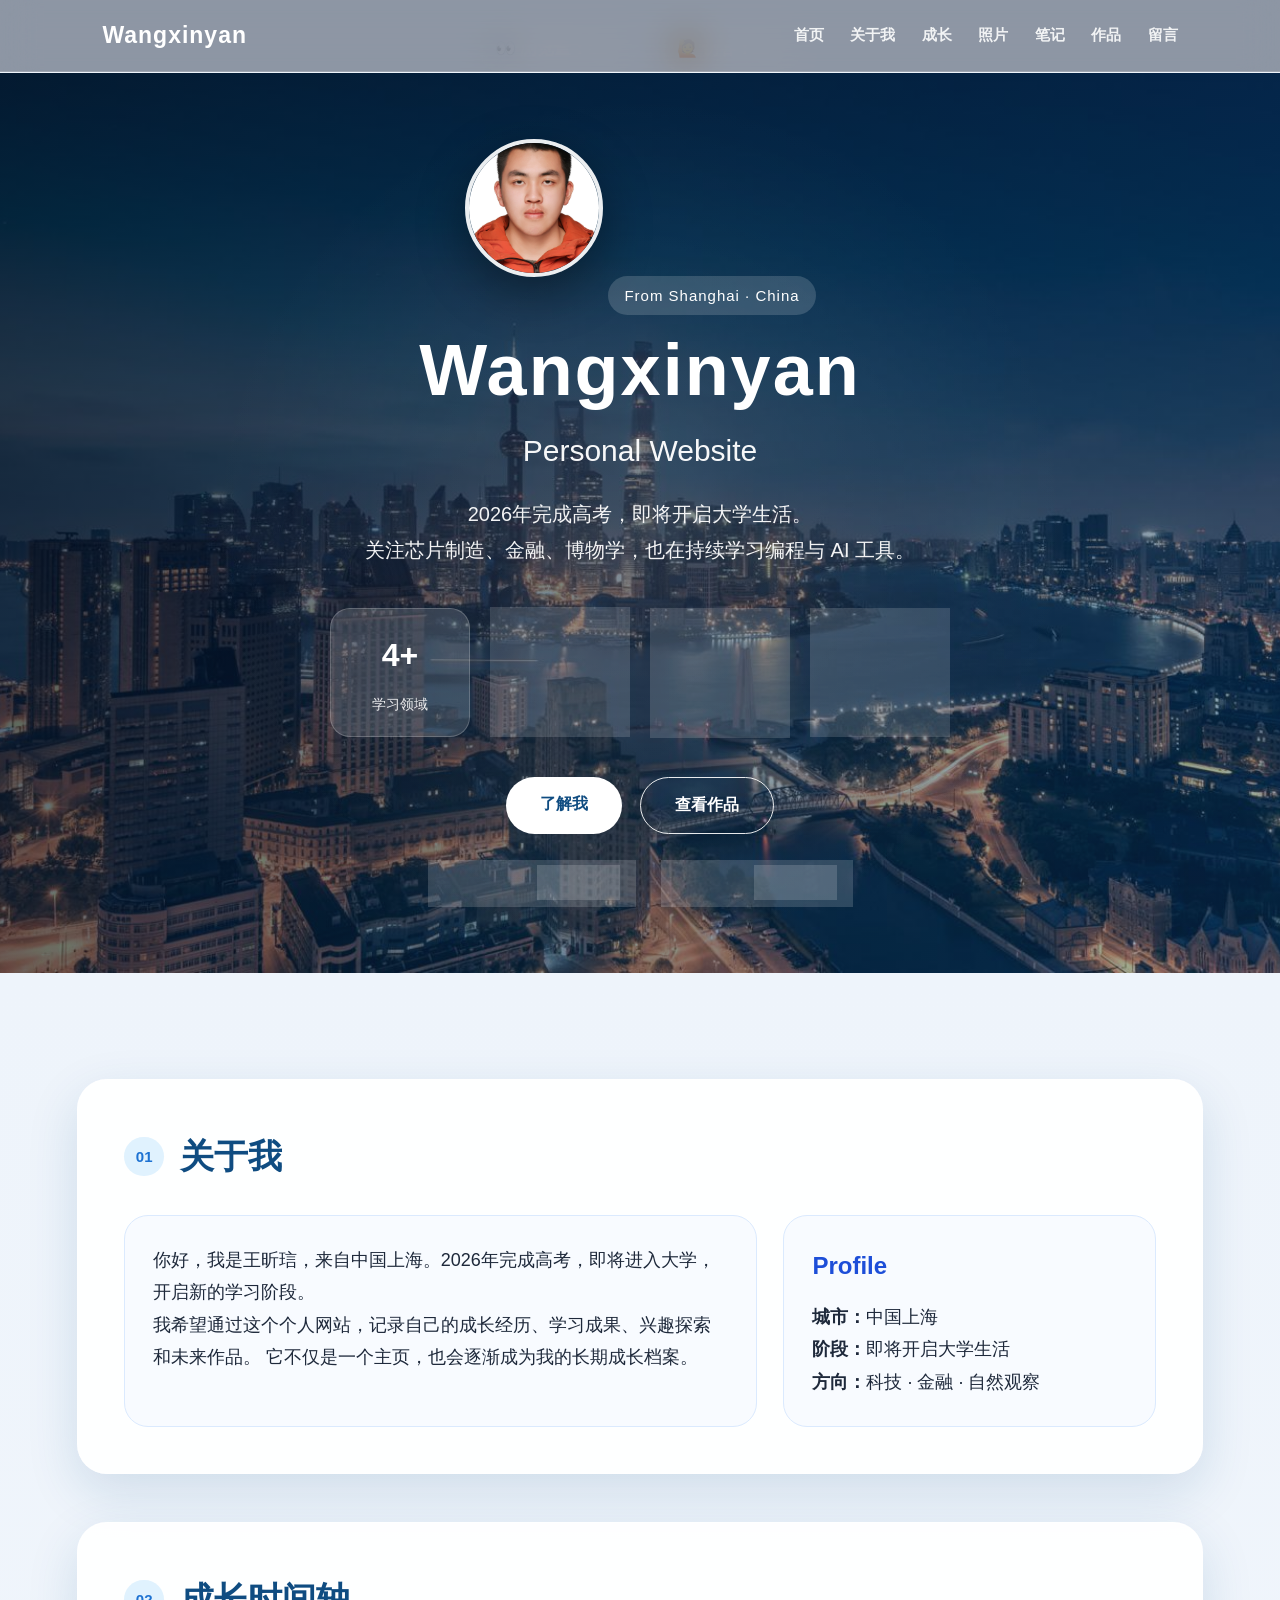
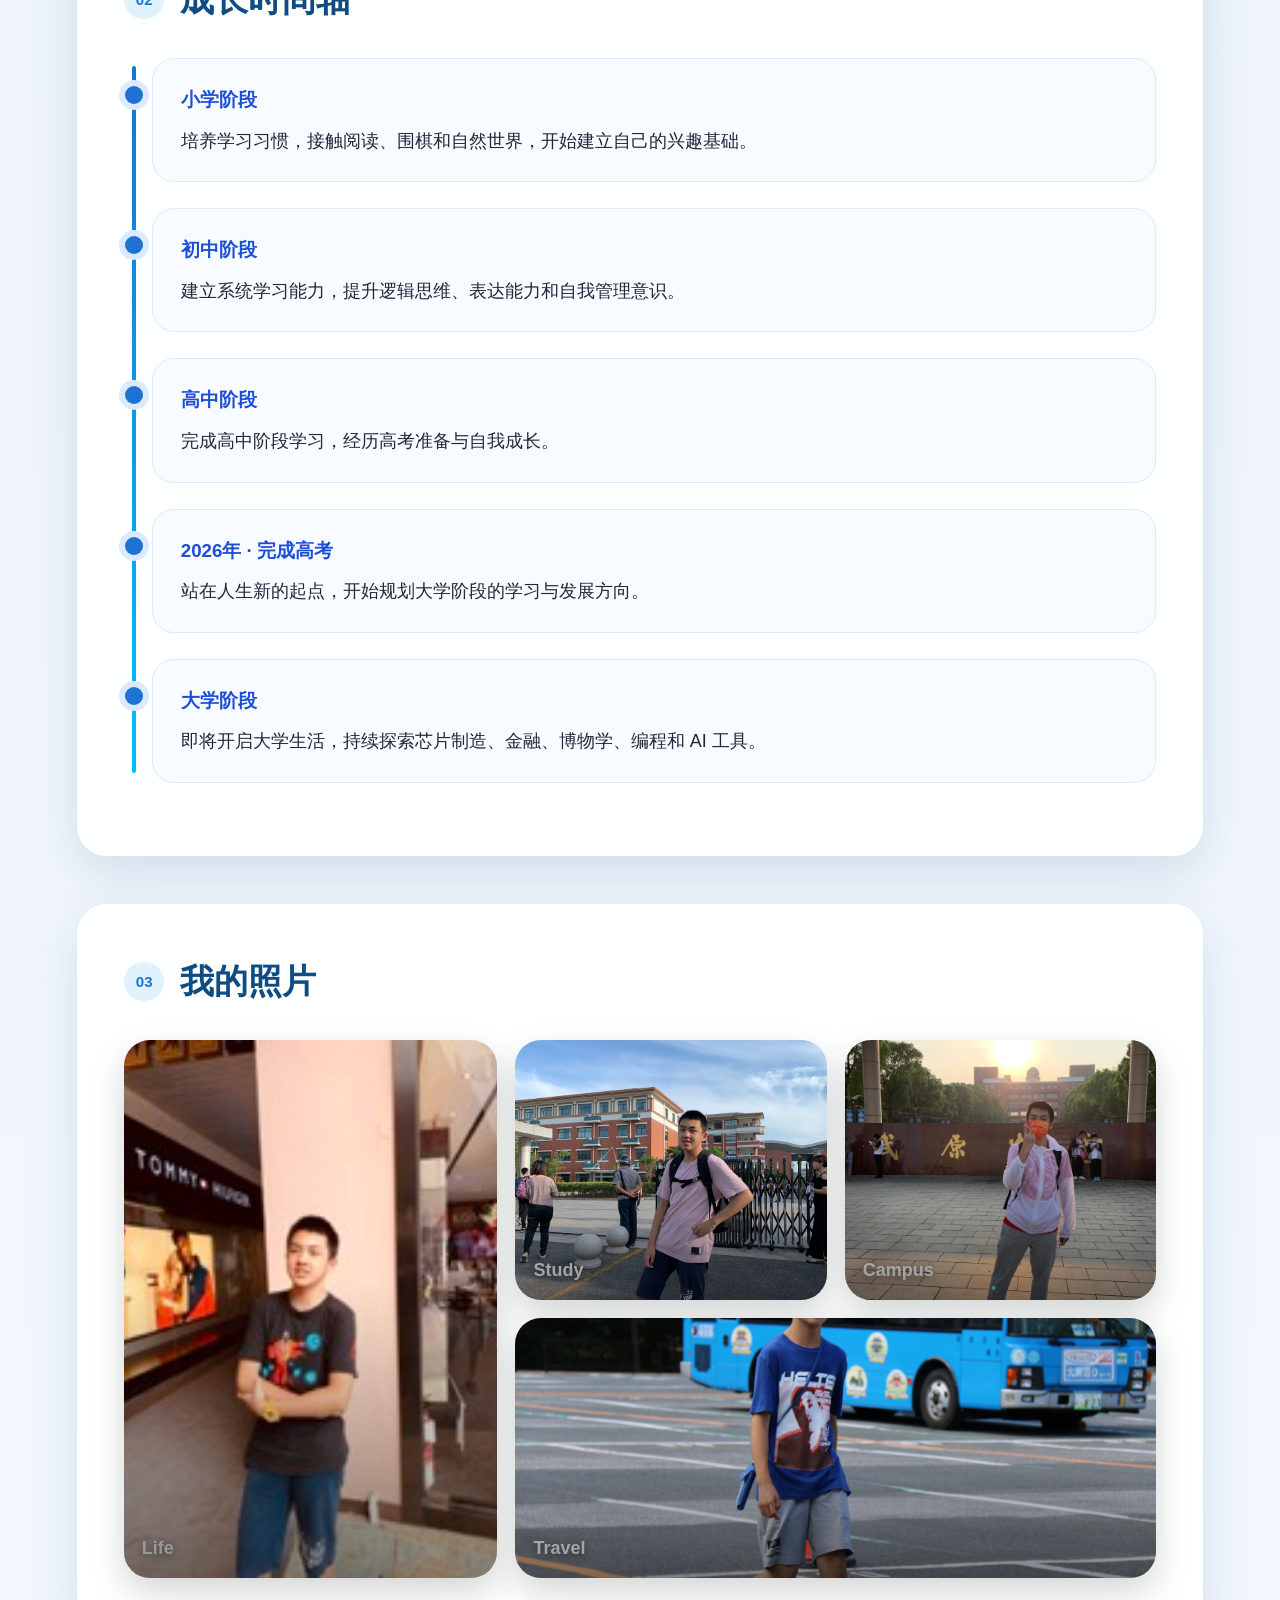
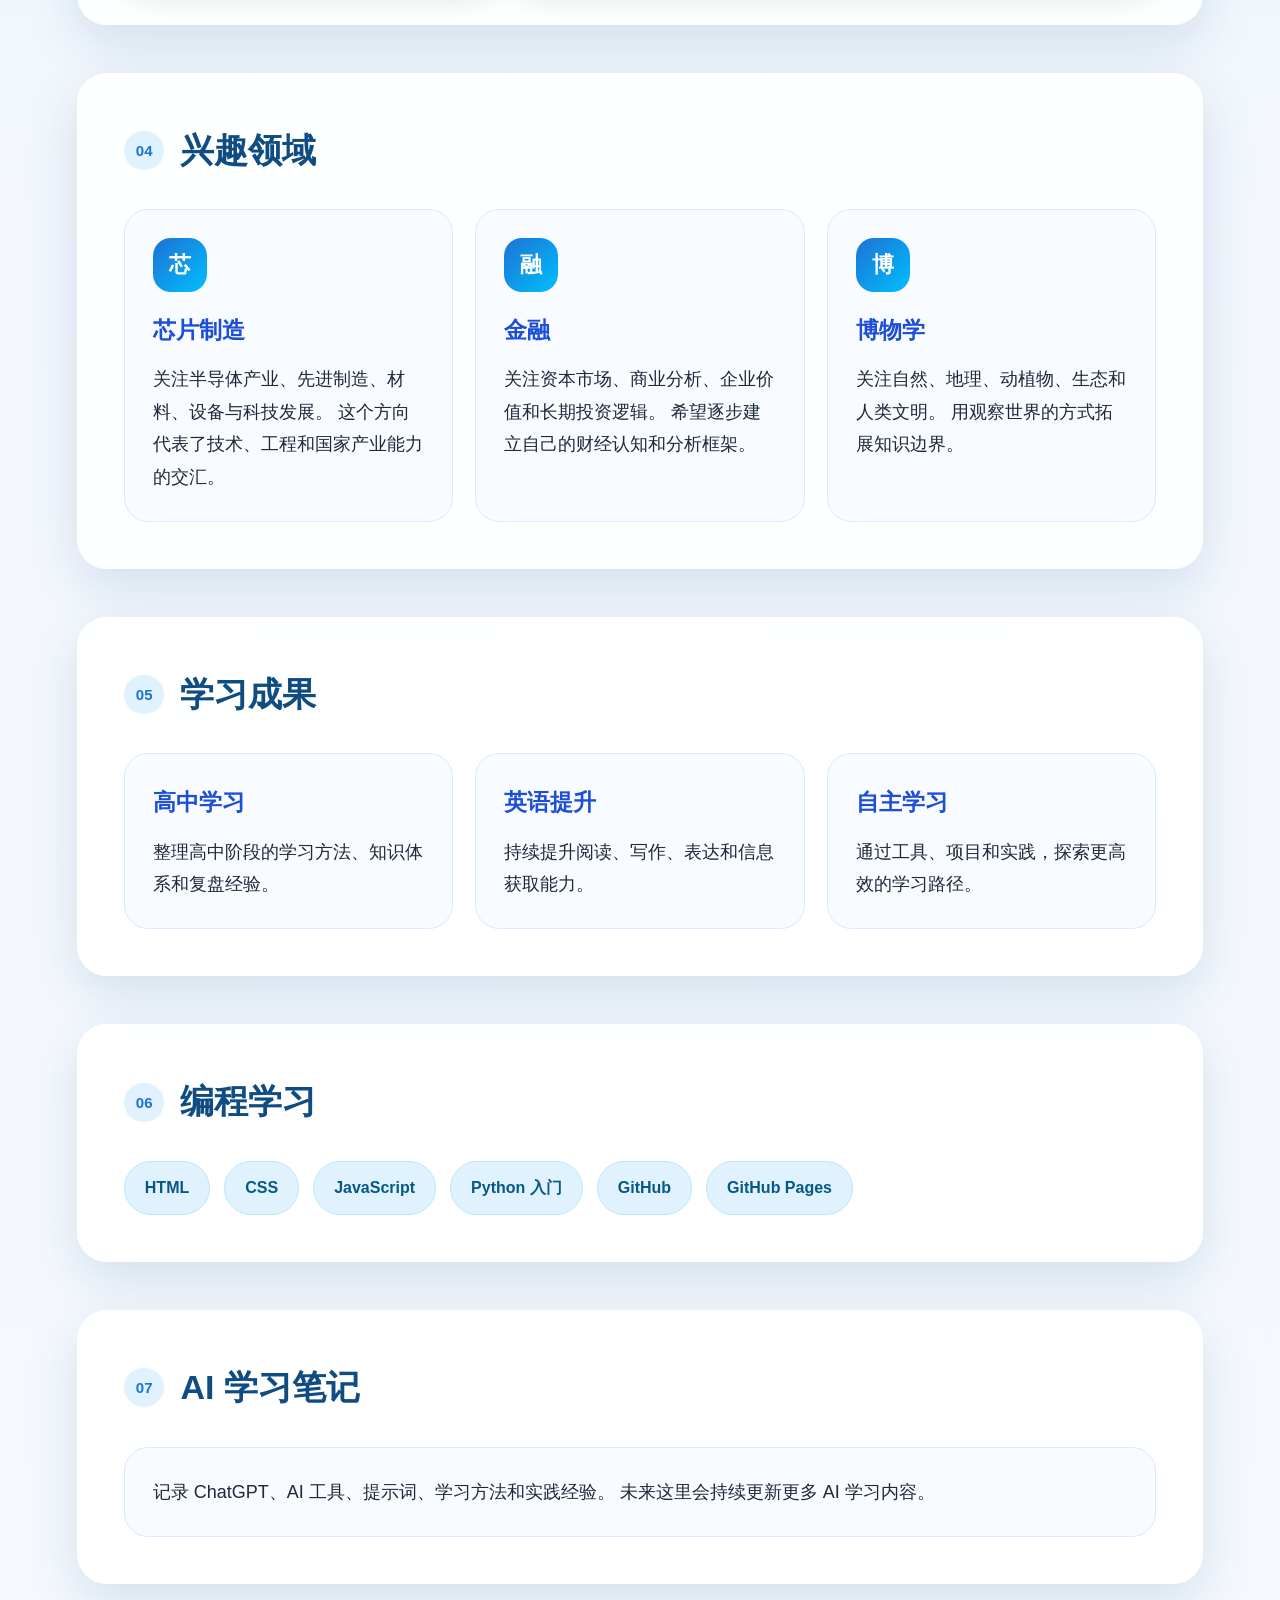
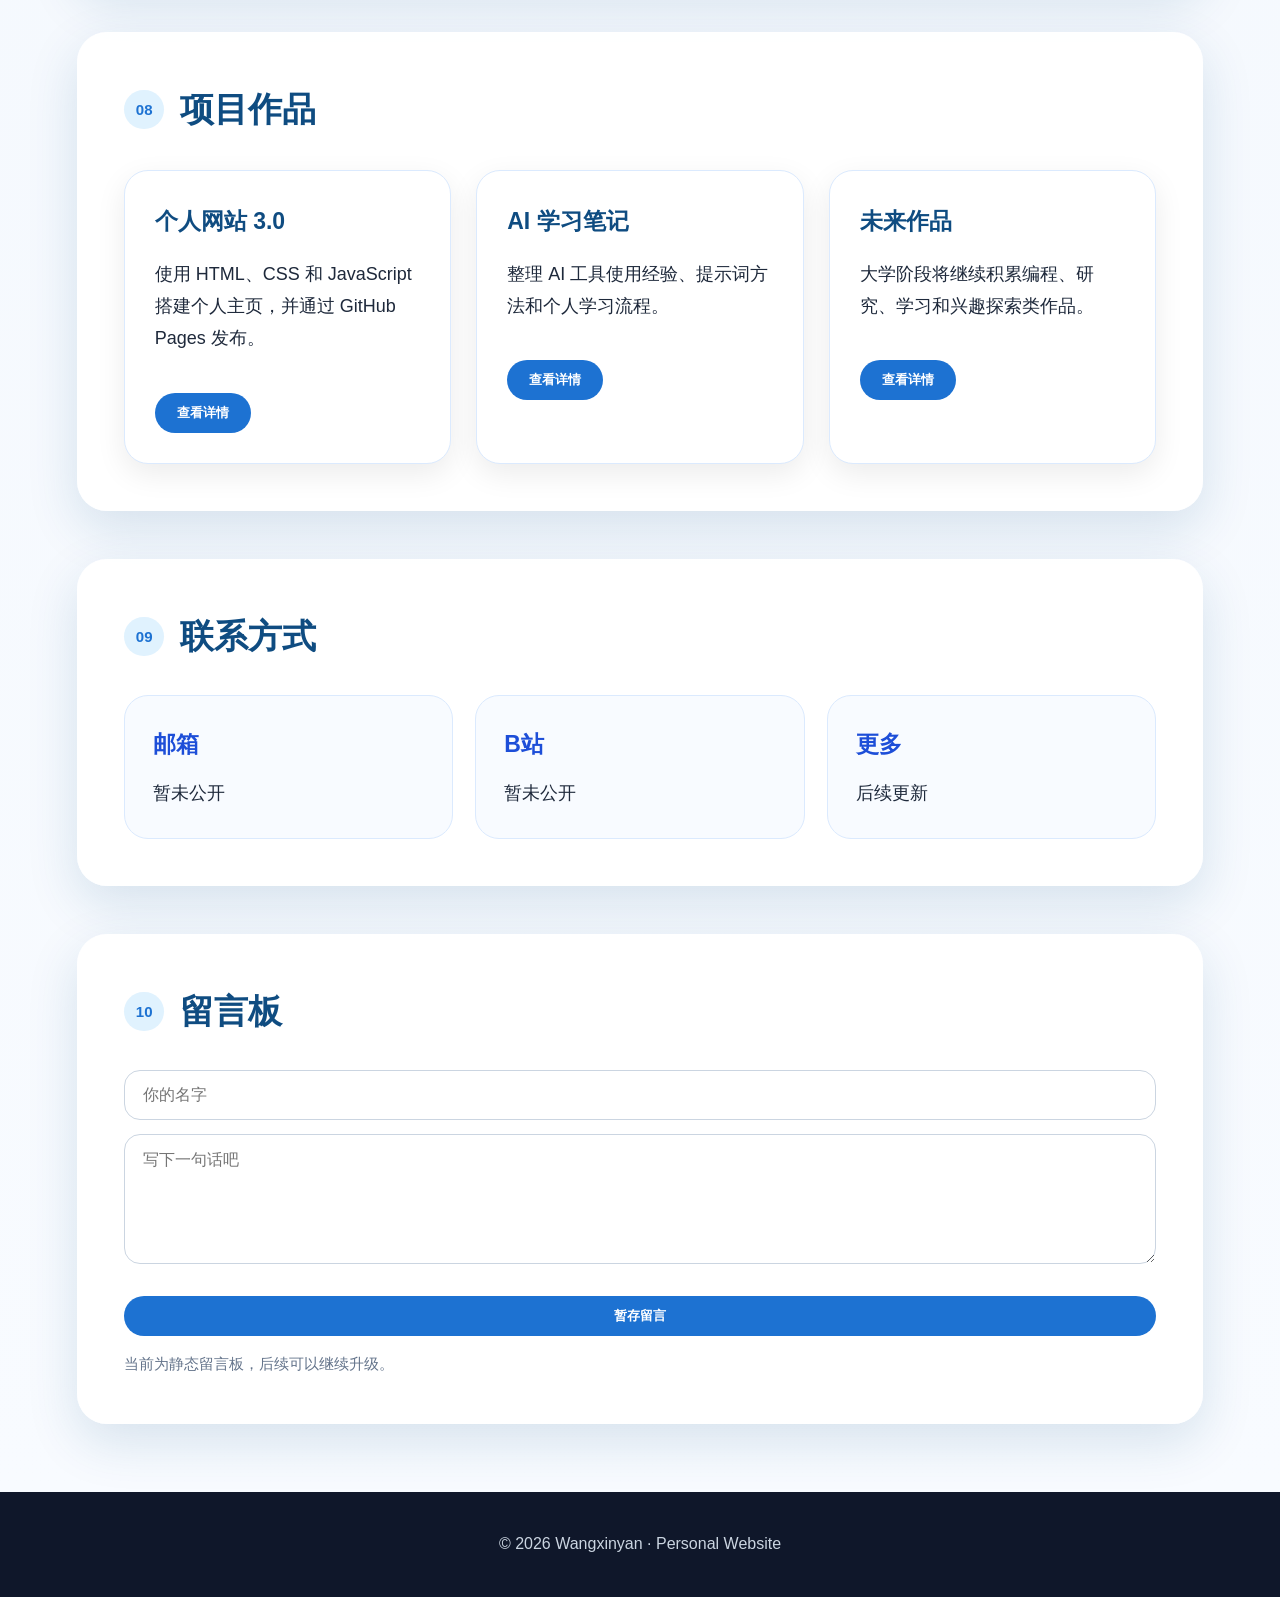
==== commit d112d80a: "6.2" ====
--- a/index.html
+++ b/index.html
@@ -52,7 +52,31 @@
             2026年完成高考，即将开启大学生活。<br>
             关注芯片制造、金融、博物学，也在持续学习编程与 AI 工具。
         </p>
-
+        
+        <div class="site-stats">
+        
+            <div class="stat-card">
+                <h3>4+</h3>
+                <p>学习领域</p>
+            </div>
+        
+            <div class="stat-card">
+                <h3>20+</h3>
+                <p>学习笔记</p>
+            </div>
+        
+            <div class="stat-card">
+                <h3>10+</h3>
+                <p>作品项目</p>
+            </div>
+        
+            <div class="stat-card">
+                <h3>2026</h3>
+                <p>大学启程</p>
+            </div>
+        
+        </div>
+        
         <div class="hero-actions">
             <a href="#about" class="btn btn-primary">了解我</a>
             <a href="#projects" class="btn btn-outline">查看作品</a>
--- a/style.css
+++ b/style.css
@@ -1699,7 +1699,44 @@
     .reply-card p {
         margin-top: 8px;
     }
-
-
-
-
+    /* 首页统计卡片 */
+
+.site-stats{
+    display:flex;
+    justify-content:center;
+    gap:20px;
+    flex-wrap:wrap;
+    margin:40px 0;
+}
+
+.stat-card{
+    min-width:140px;
+    padding:18px 24px;
+
+    background:rgba(255,255,255,0.15);
+    backdrop-filter:blur(12px);
+
+    border-radius:20px;
+
+    text-align:center;
+
+    color:white;
+
+    border:1px solid rgba(255,255,255,0.2);
+}
+
+.stat-card h3{
+    font-size:32px;
+    margin:0;
+    font-weight:700;
+}
+
+.stat-card p{
+    margin-top:8px;
+    font-size:14px;
+    opacity:0.9;
+}
+
+
+
+
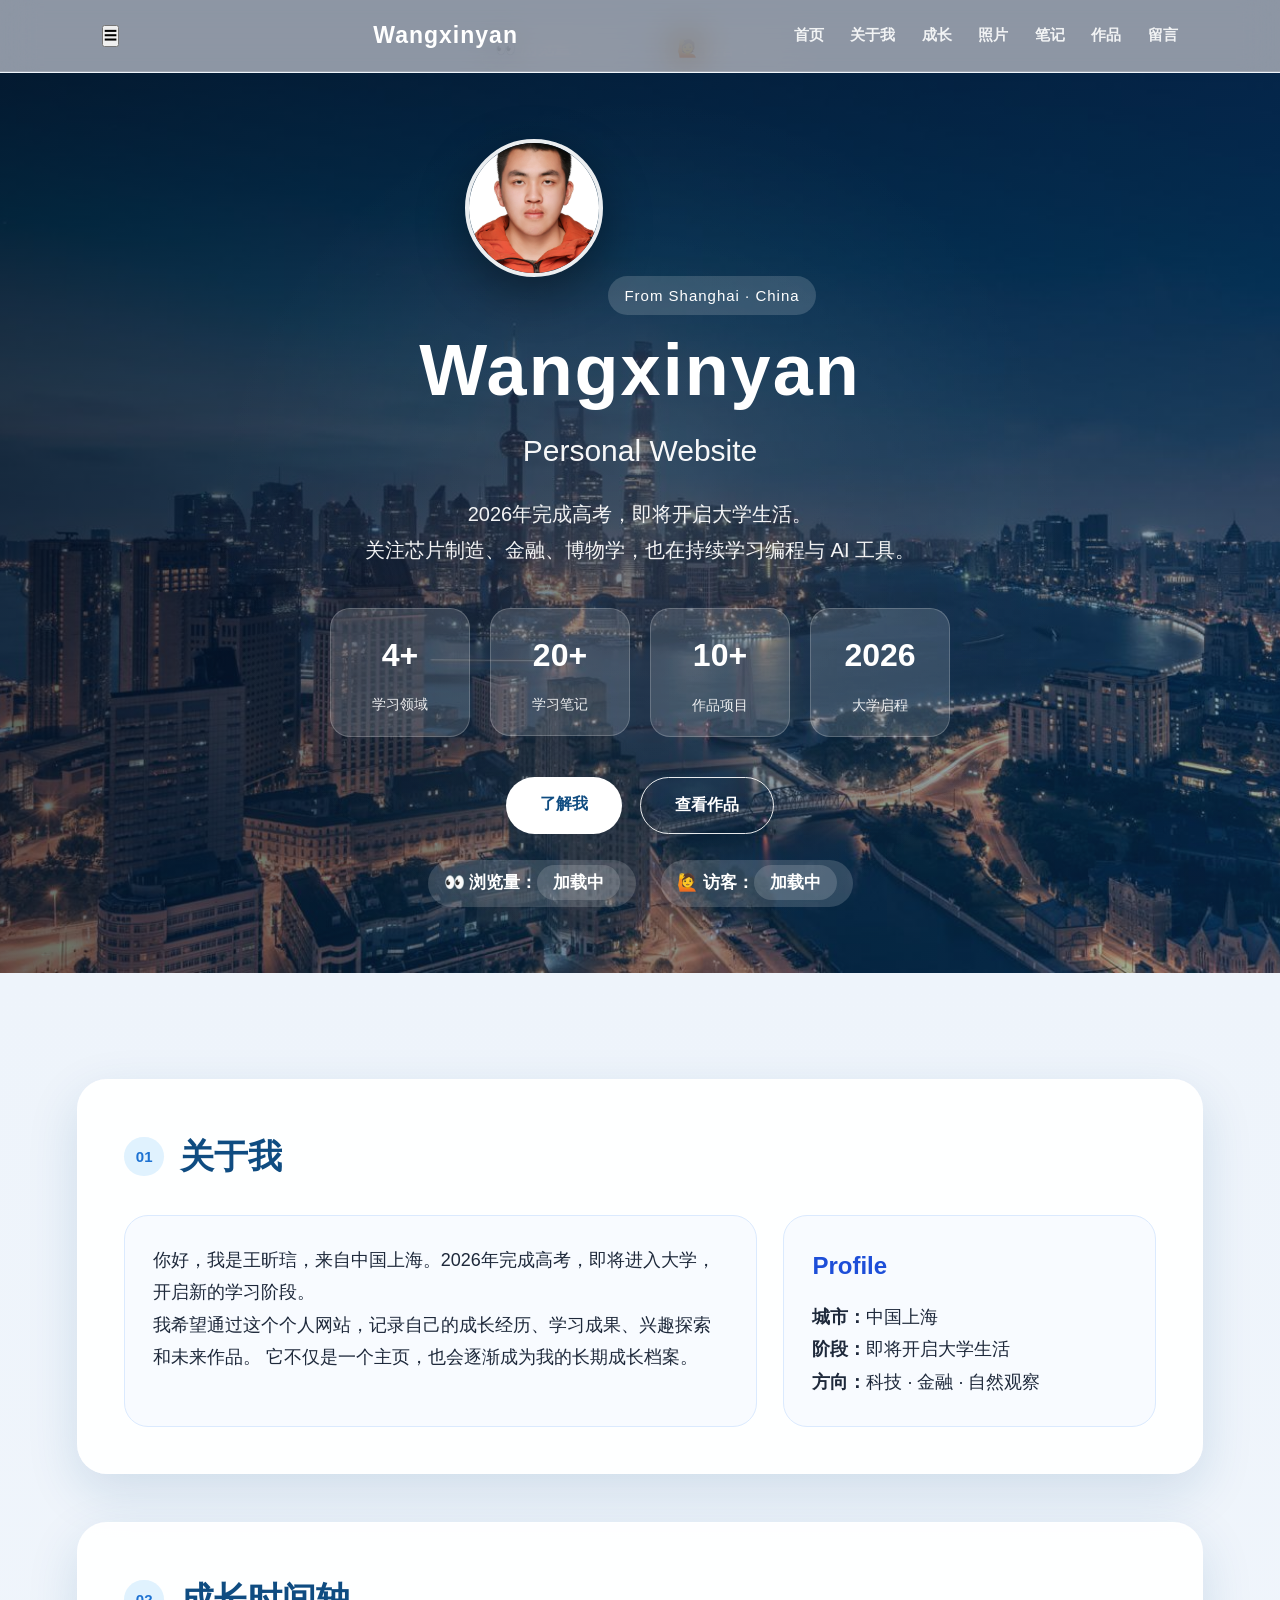
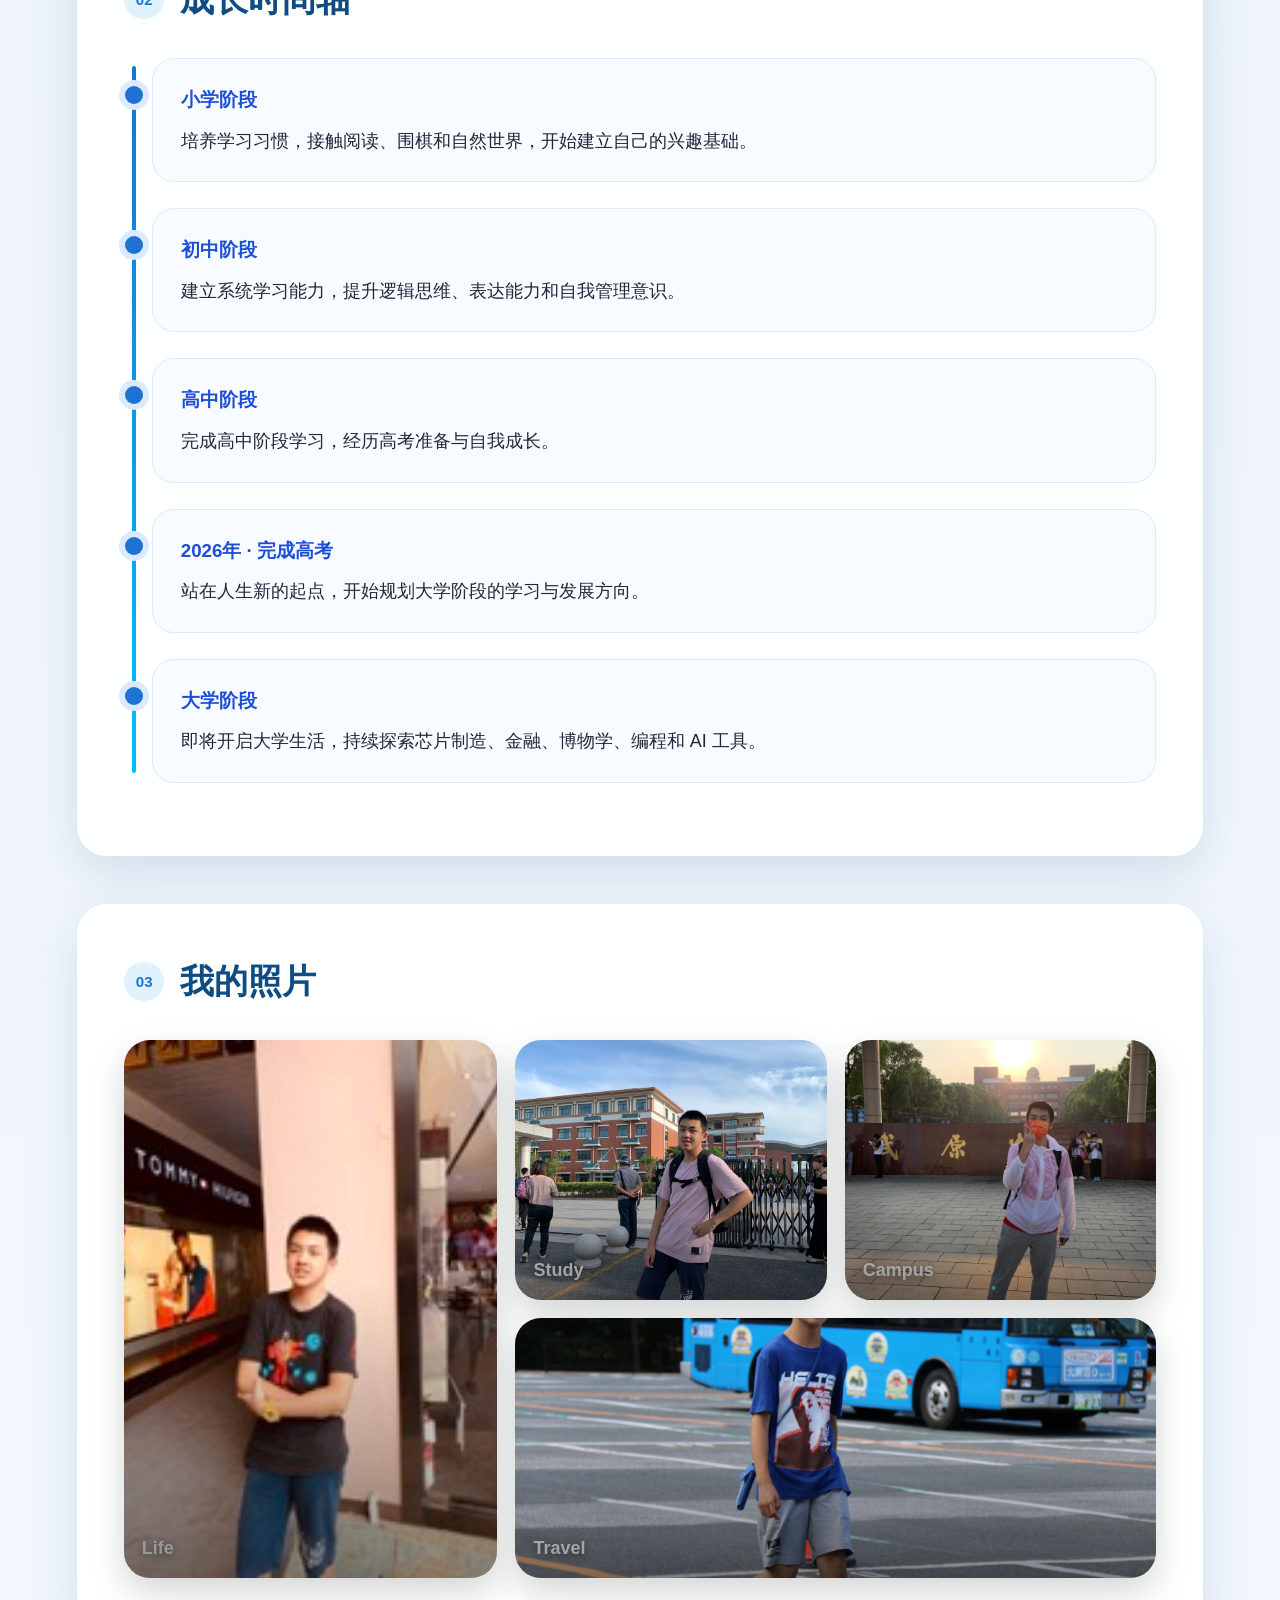
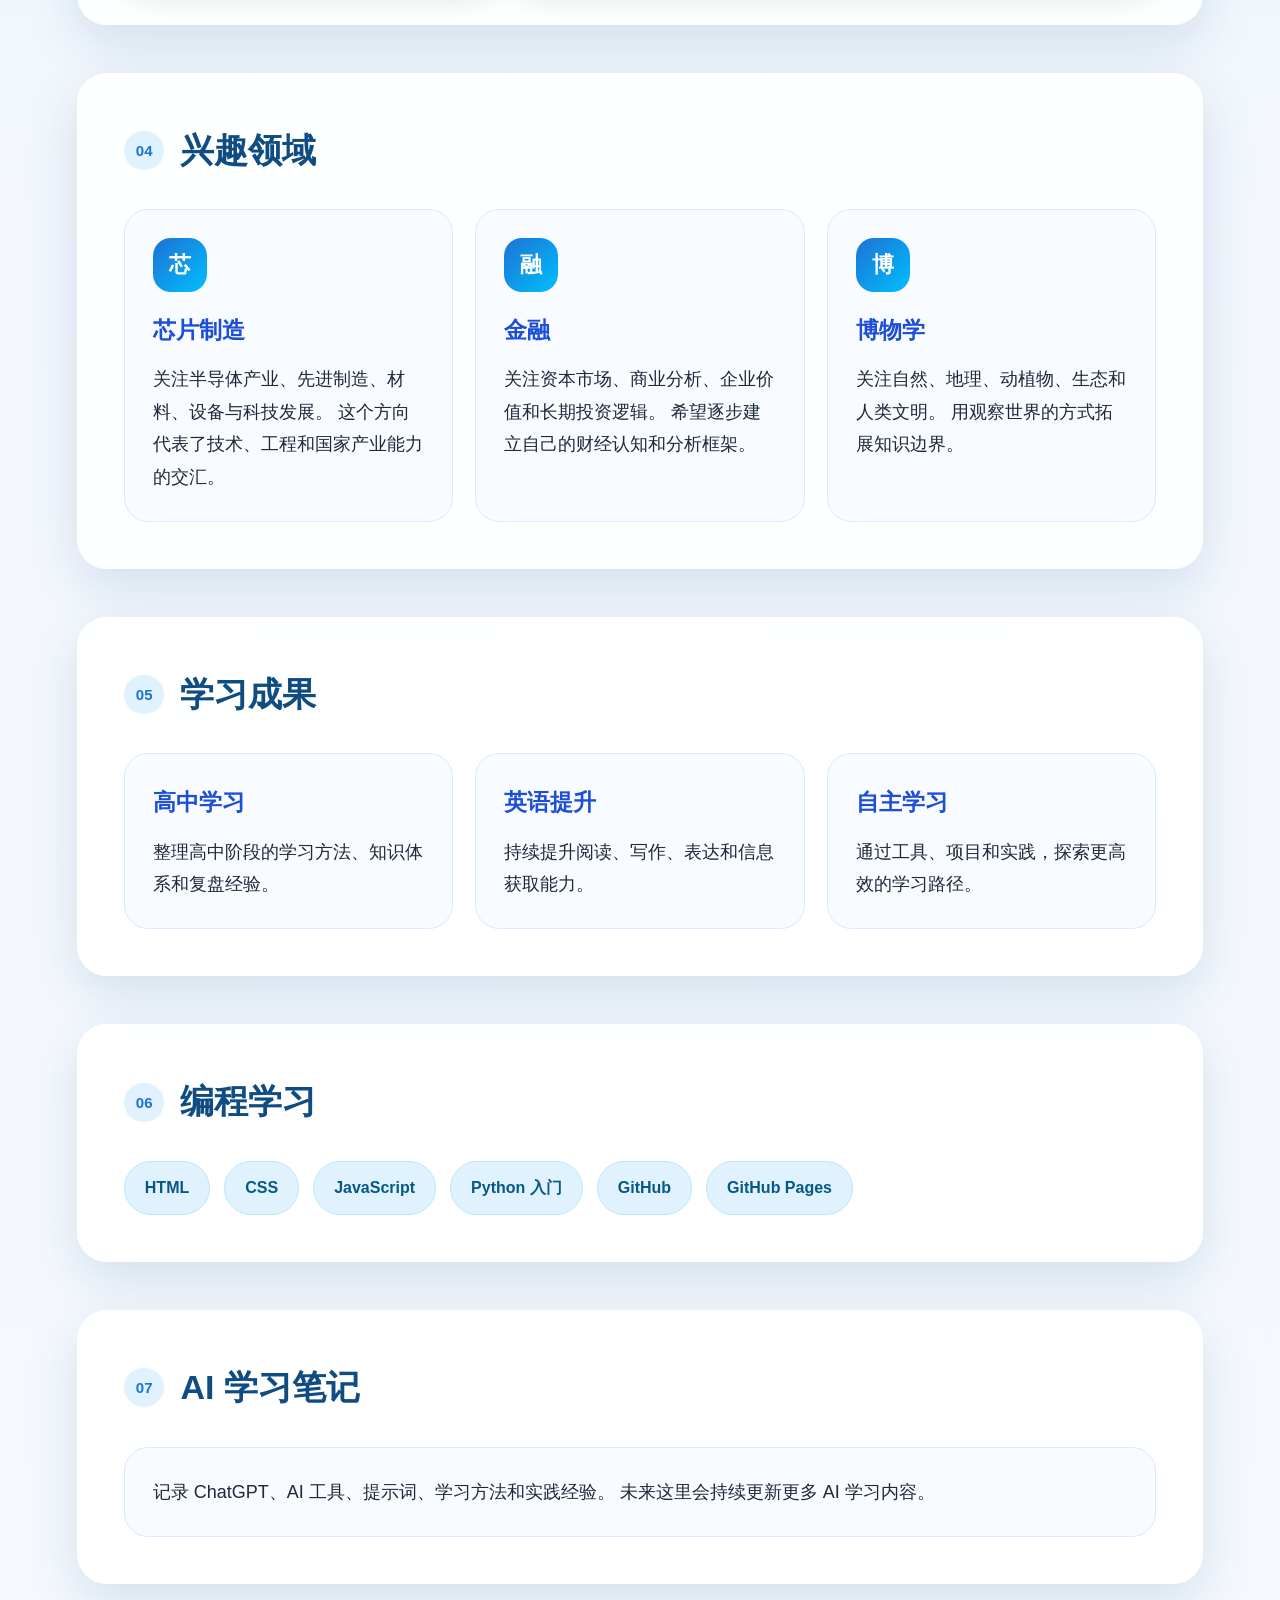
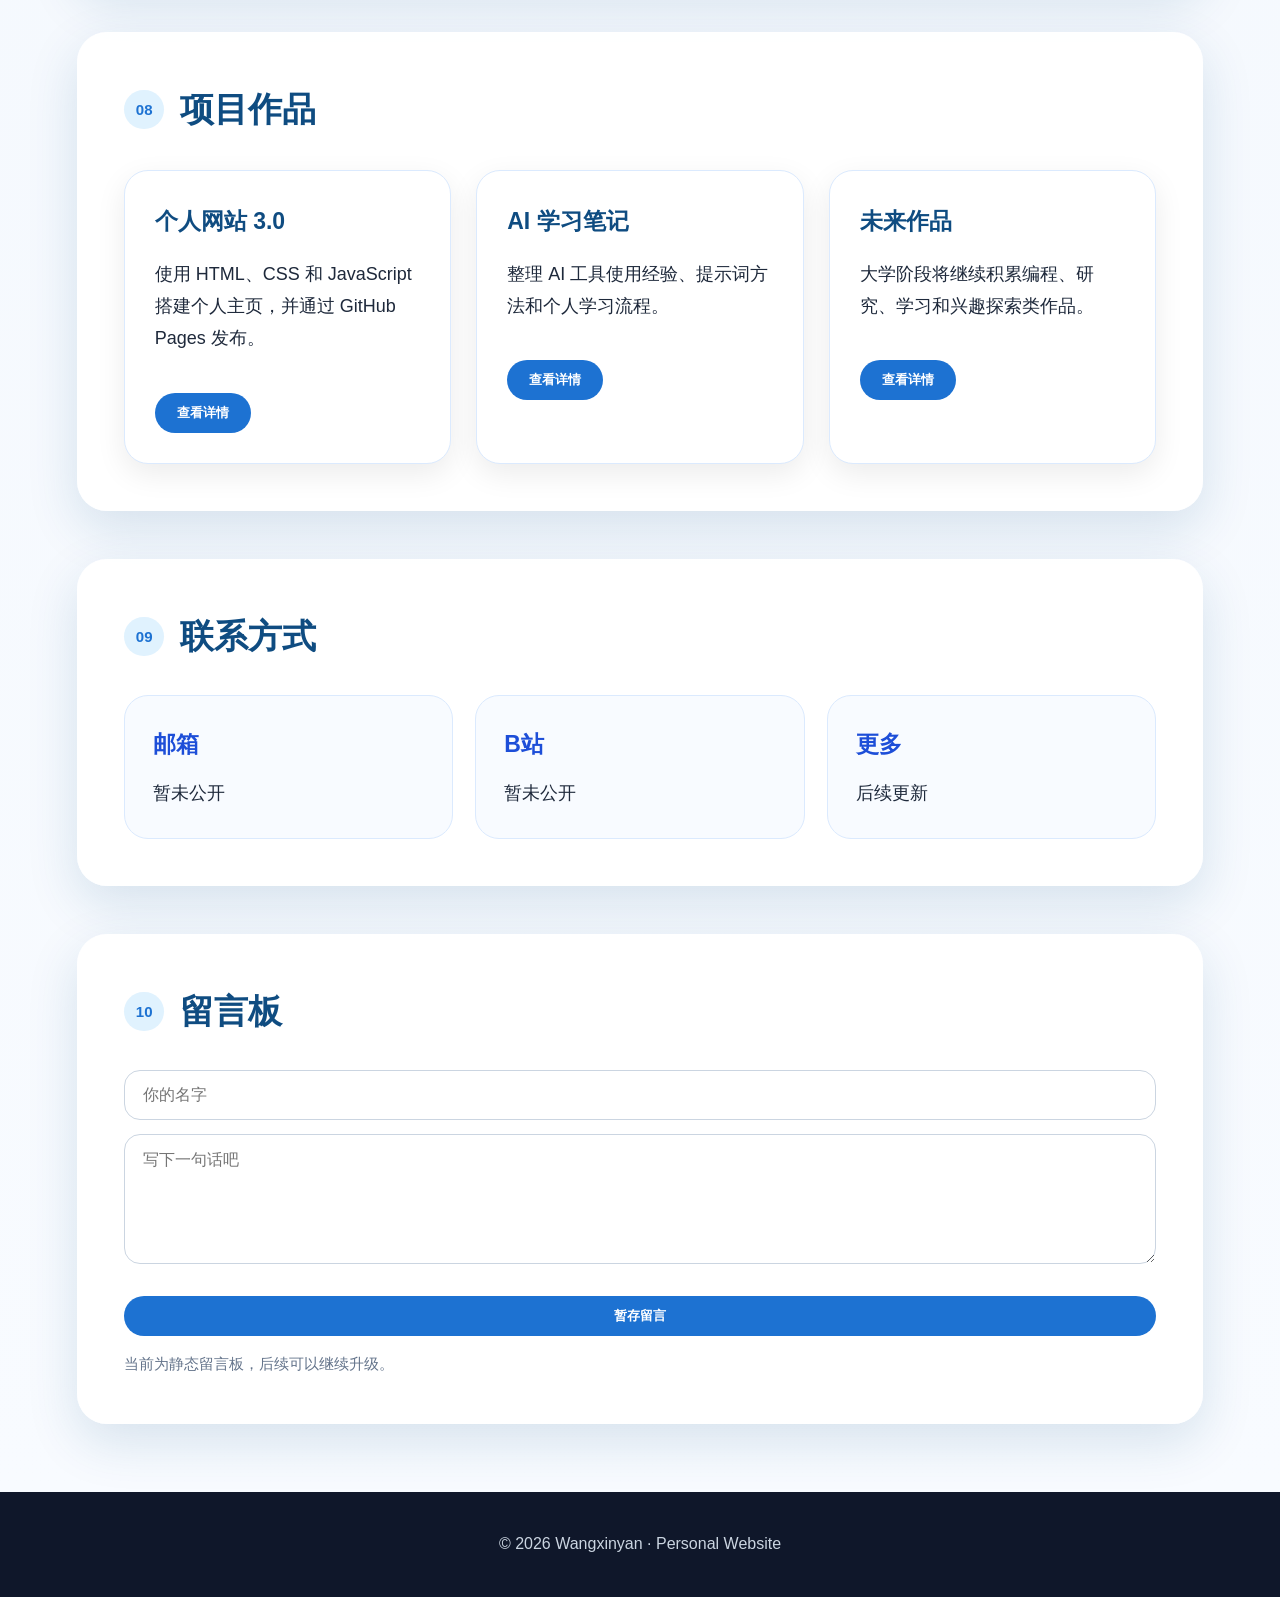
==== commit 7b2912f8: "6.2" ====
--- a/index.html
+++ b/index.html
@@ -22,7 +22,8 @@
 <script async src="//busuanzi.ibruce.info/busuanzi/2.3/busuanzi.pure.mini.js"></script>
 <body>
 
-<nav class="navbar">
+    <nav class="navbar">
+        <button class="menu-toggle" id="menuToggle">☰</button>
     <div class="nav-brand">Wangxinyan</div>
     <div class="nav-links">
         
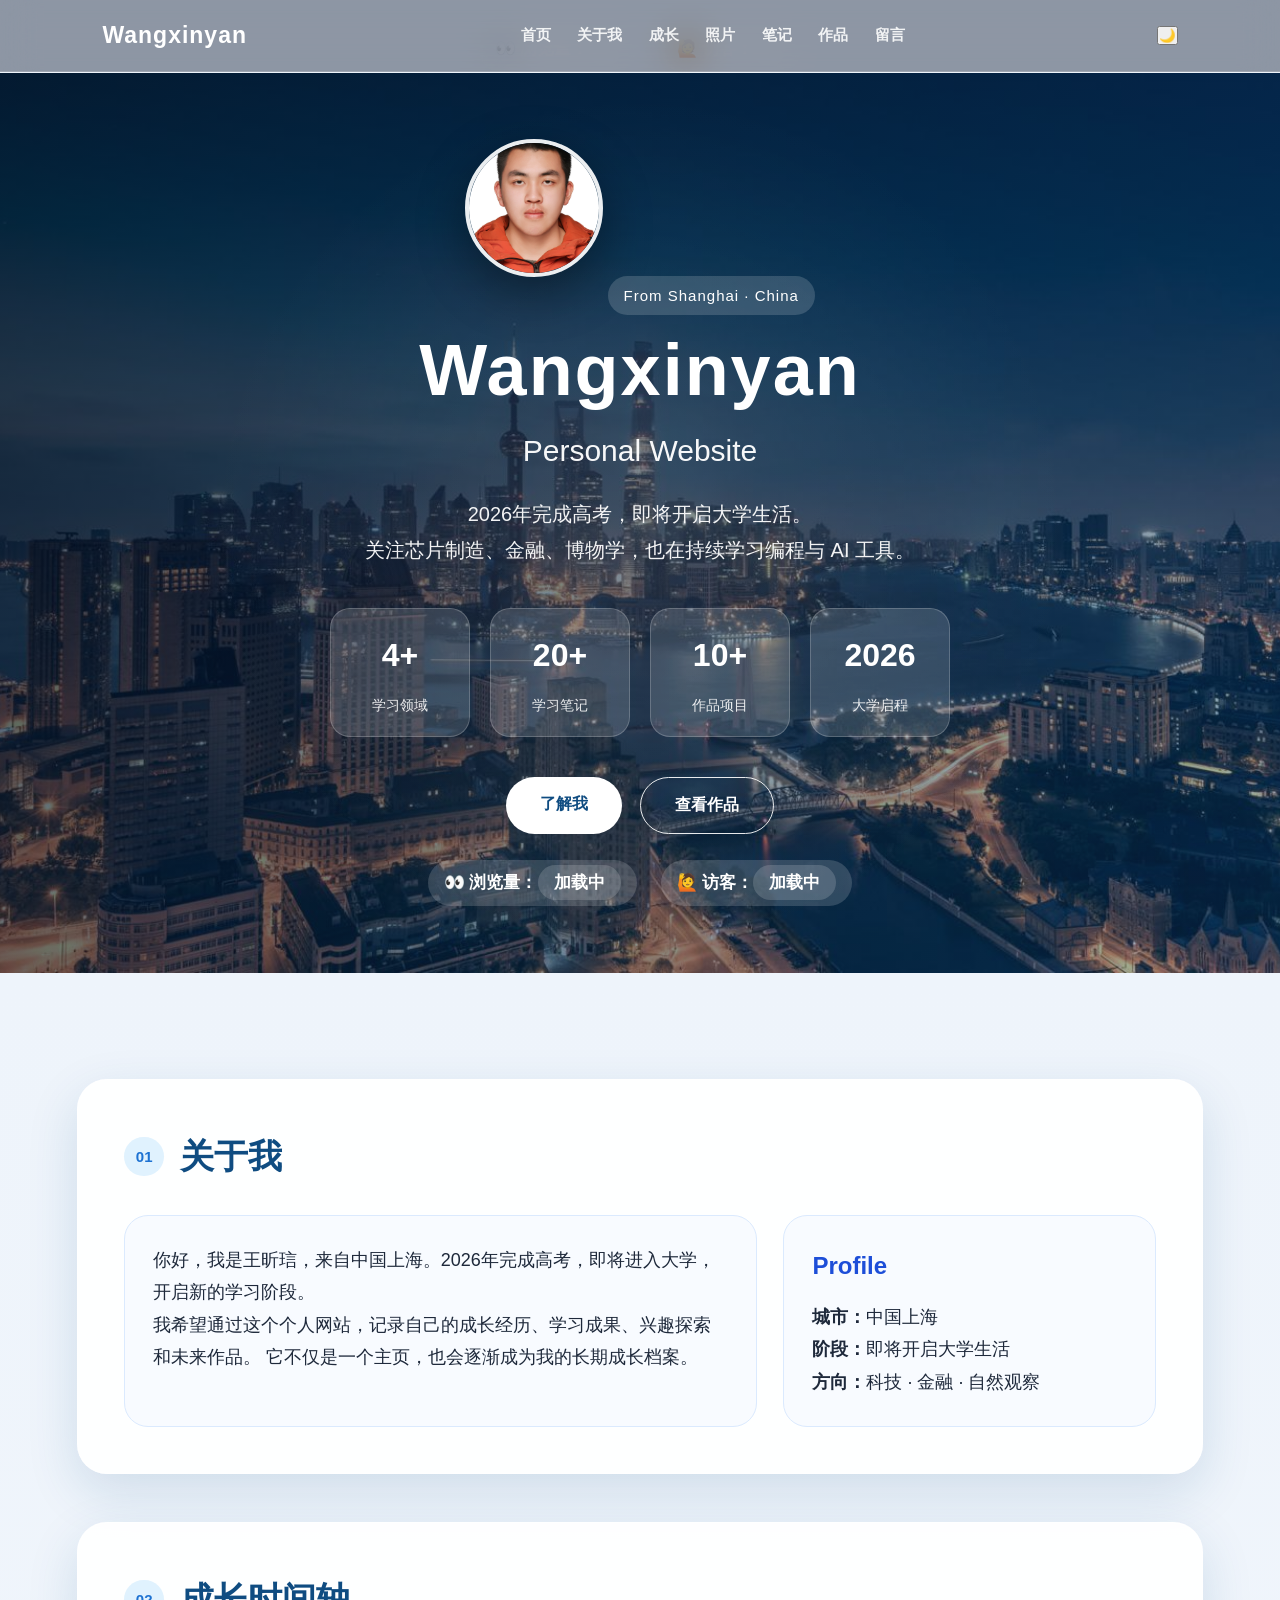
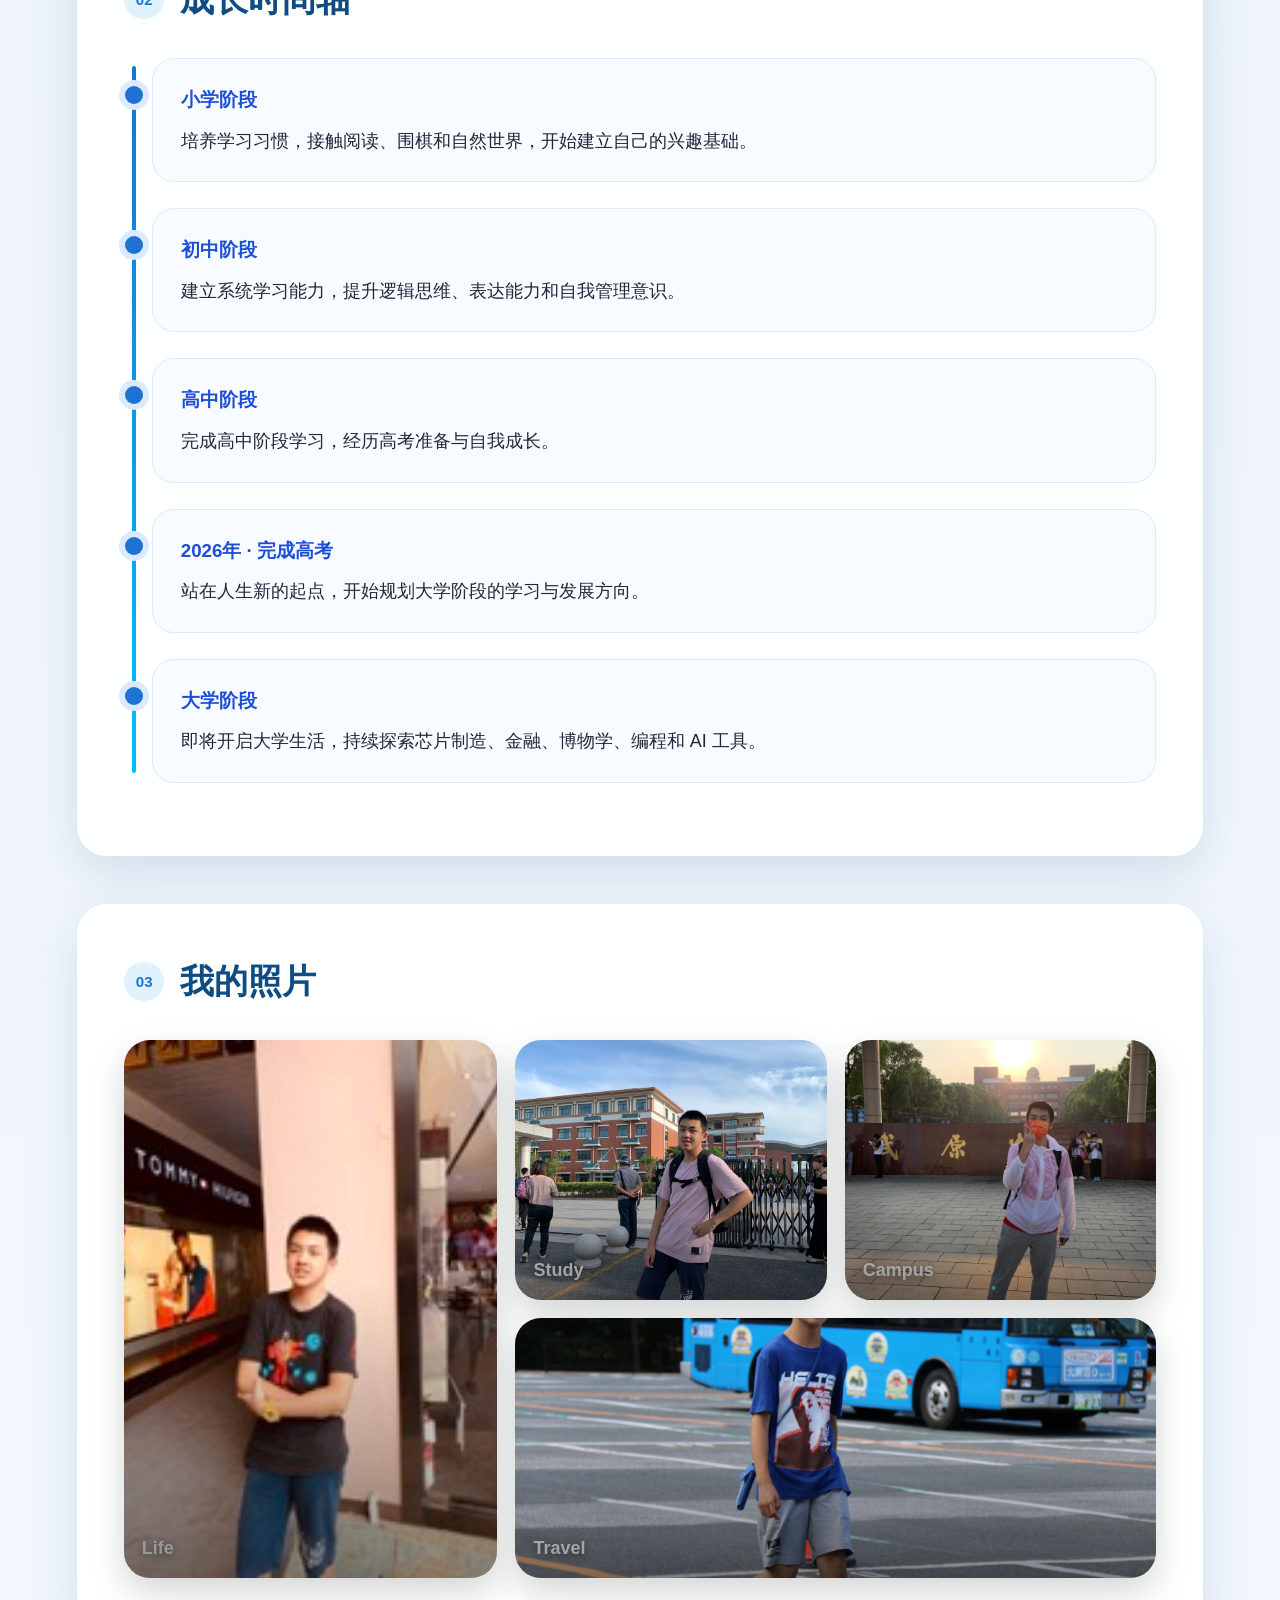
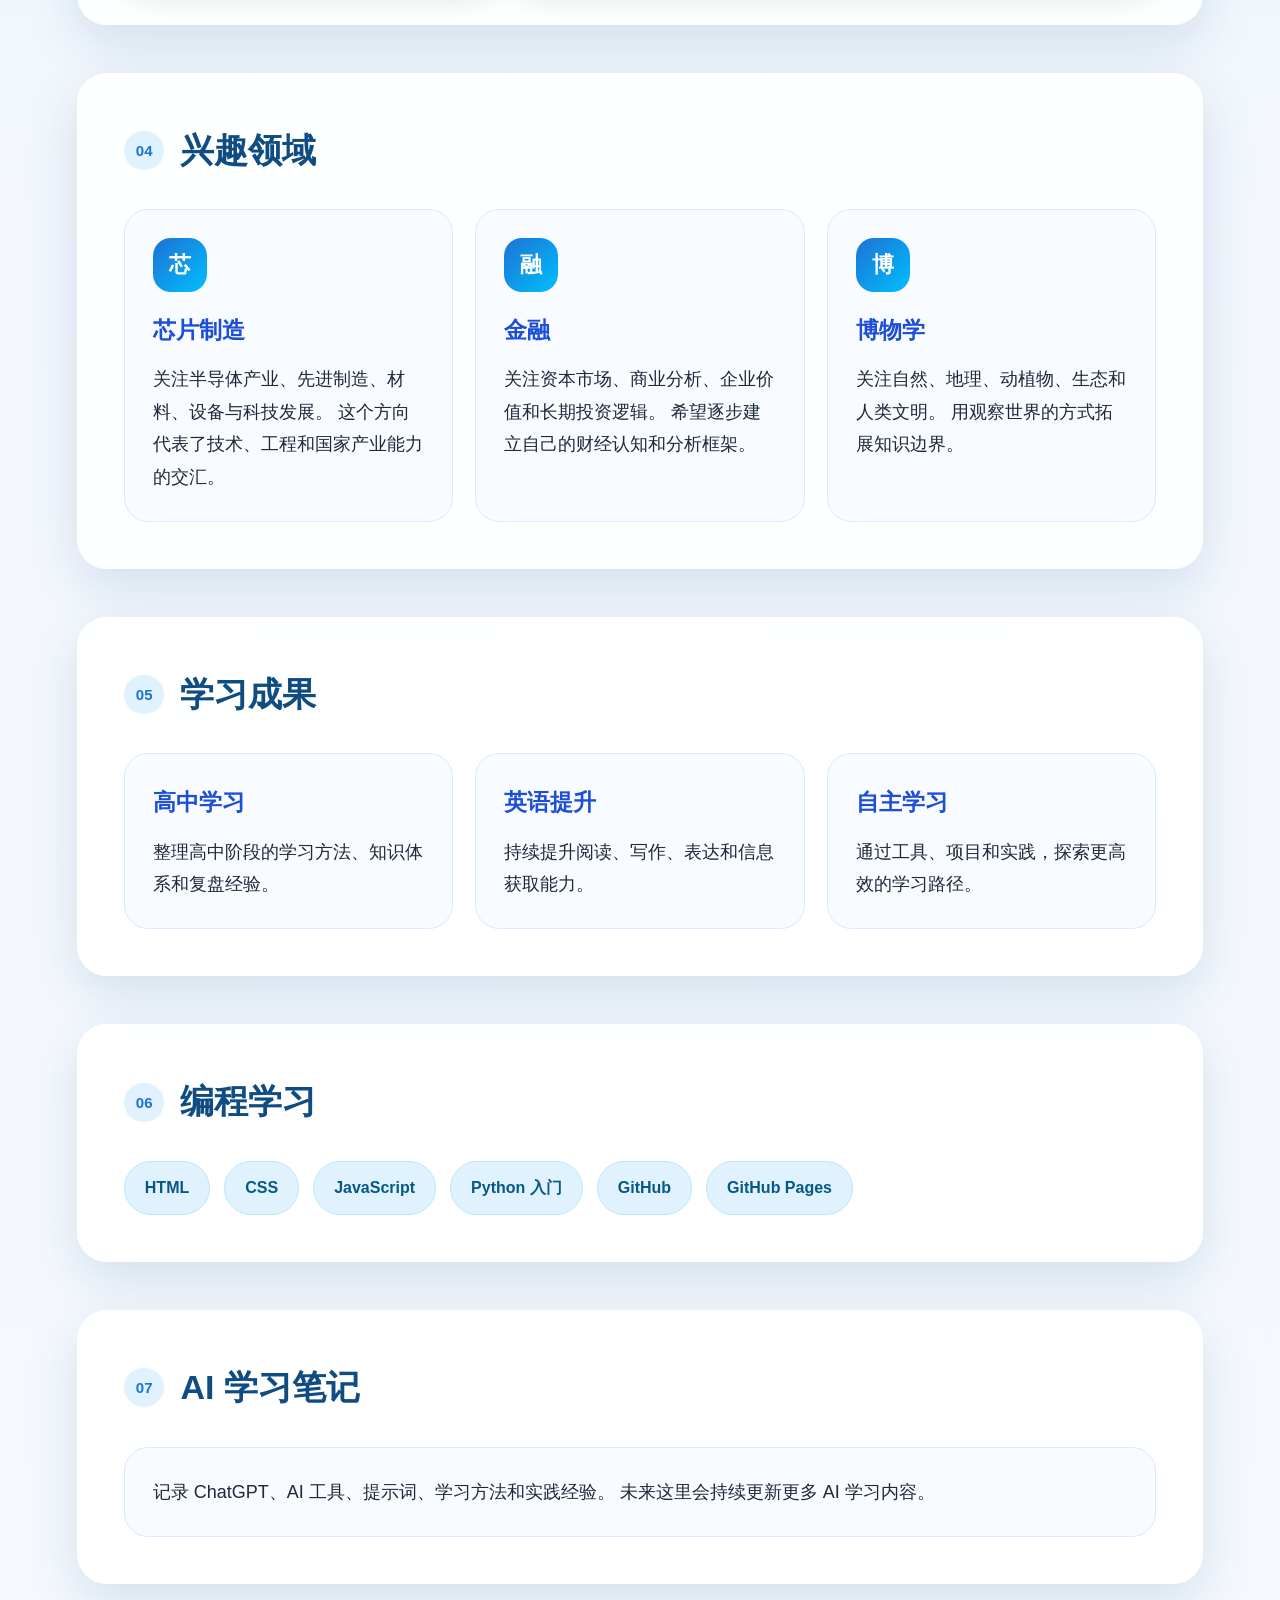
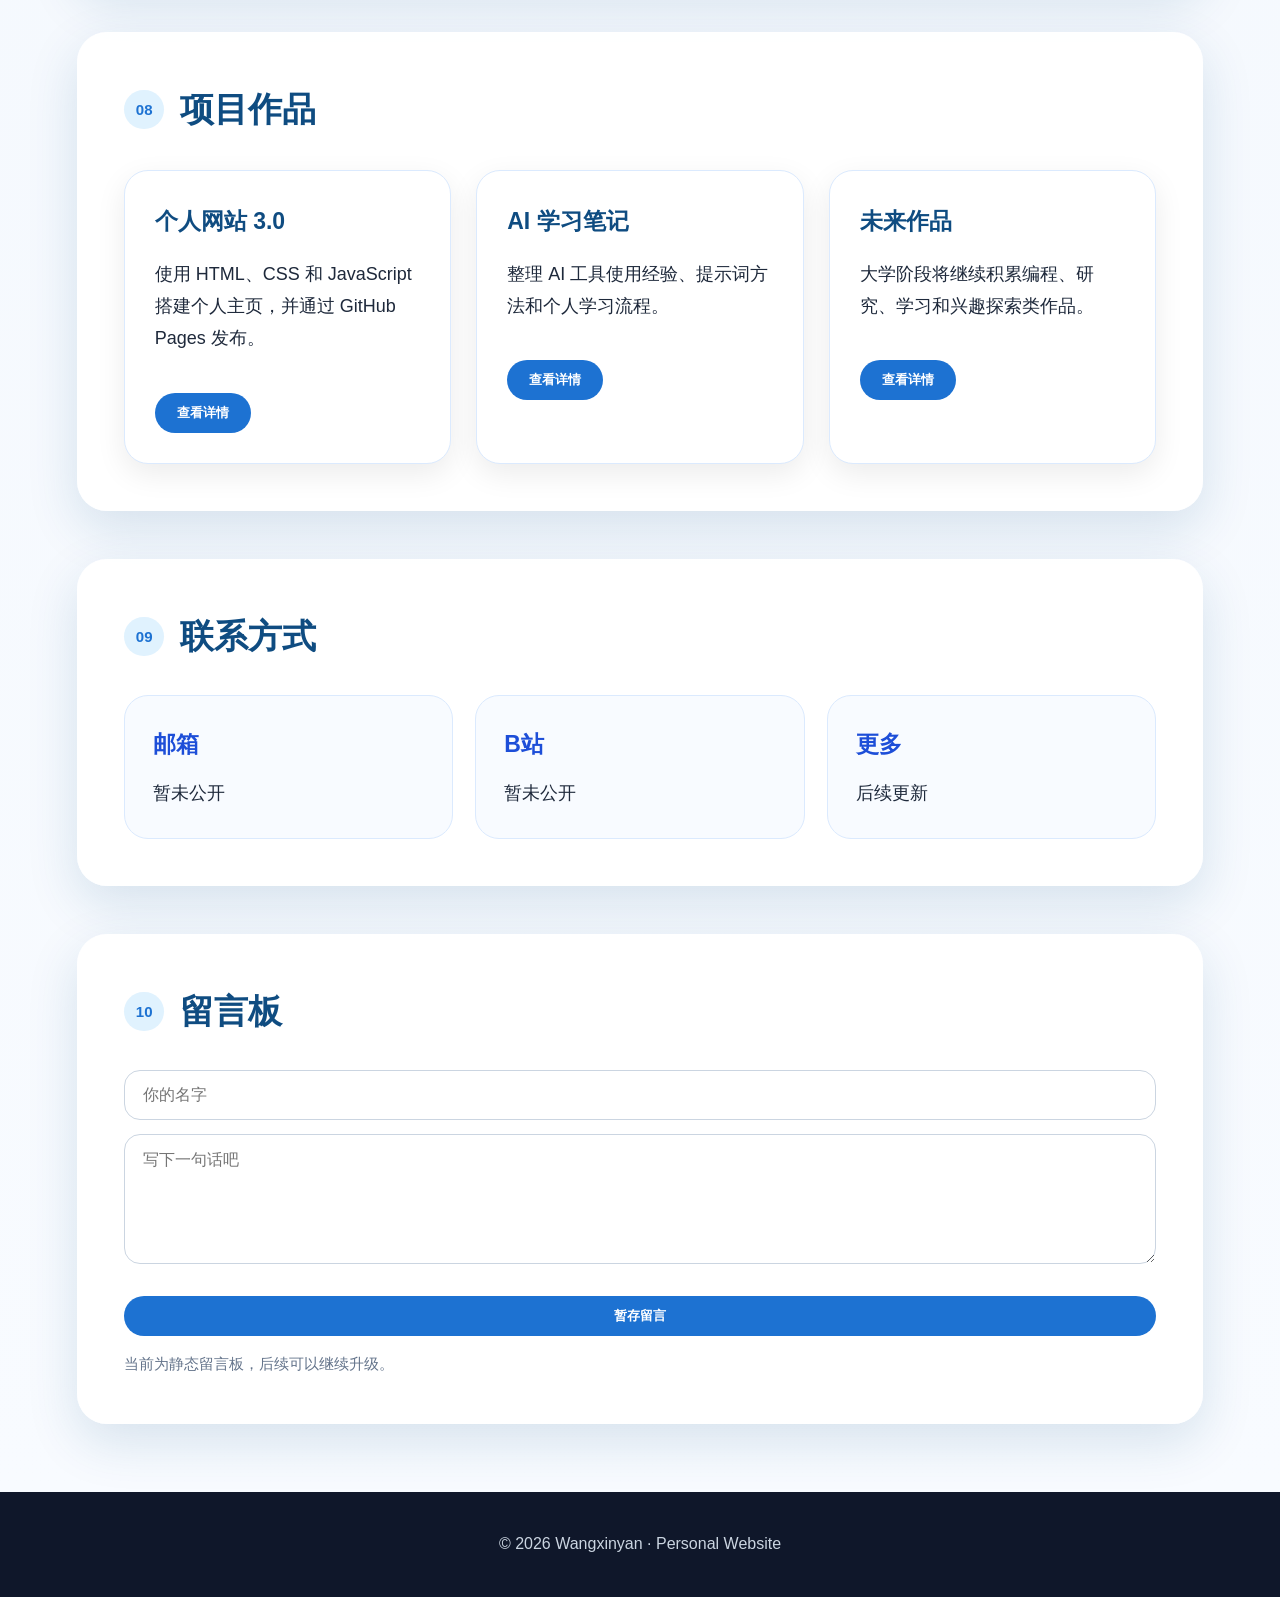
==== commit e728b274: "6.3" ====
--- a/index.html
+++ b/index.html
@@ -35,6 +35,7 @@
             <a href="projects.html">作品</a>
             <a href="guestbook.html">留言</a>
         </div>
+        <button id="themeToggle" class="theme-toggle">🌙</button>
 </nav>
 
 <header class="hero">
--- a/style.css
+++ b/style.css
@@ -1730,6 +1730,55 @@
     margin:0;
     font-weight:700;
 }
+.menu-toggle {
+    display: none;
+    border: none;
+    background: rgba(255,255,255,0.18);
+    color: white;
+    font-size: 26px;
+    border-radius: 10px;
+    padding: 6px 12px;
+    cursor: pointer;
+}
+
+@media (max-width: 768px) {
+
+    .navbar {
+        position: relative;
+    }
+
+    .menu-toggle {
+        display: block;
+        position: absolute;
+        right: 18px;
+        top: 16px;
+        z-index: 1001;
+    }
+
+    .nav-brand {
+        align-self: flex-start;
+    }
+
+    .nav-links {
+        display: none;
+        width: 100%;
+        flex-direction: column;
+        margin-top: 12px;
+        gap: 12px;
+    }
+
+    .nav-links.active {
+        display: flex;
+    }
+
+    .nav-links a {
+        display: block;
+        width: 100%;
+        padding: 10px 0;
+        text-align: center;
+    }
+}
+
 
 .stat-card p{
     margin-top:8px;
